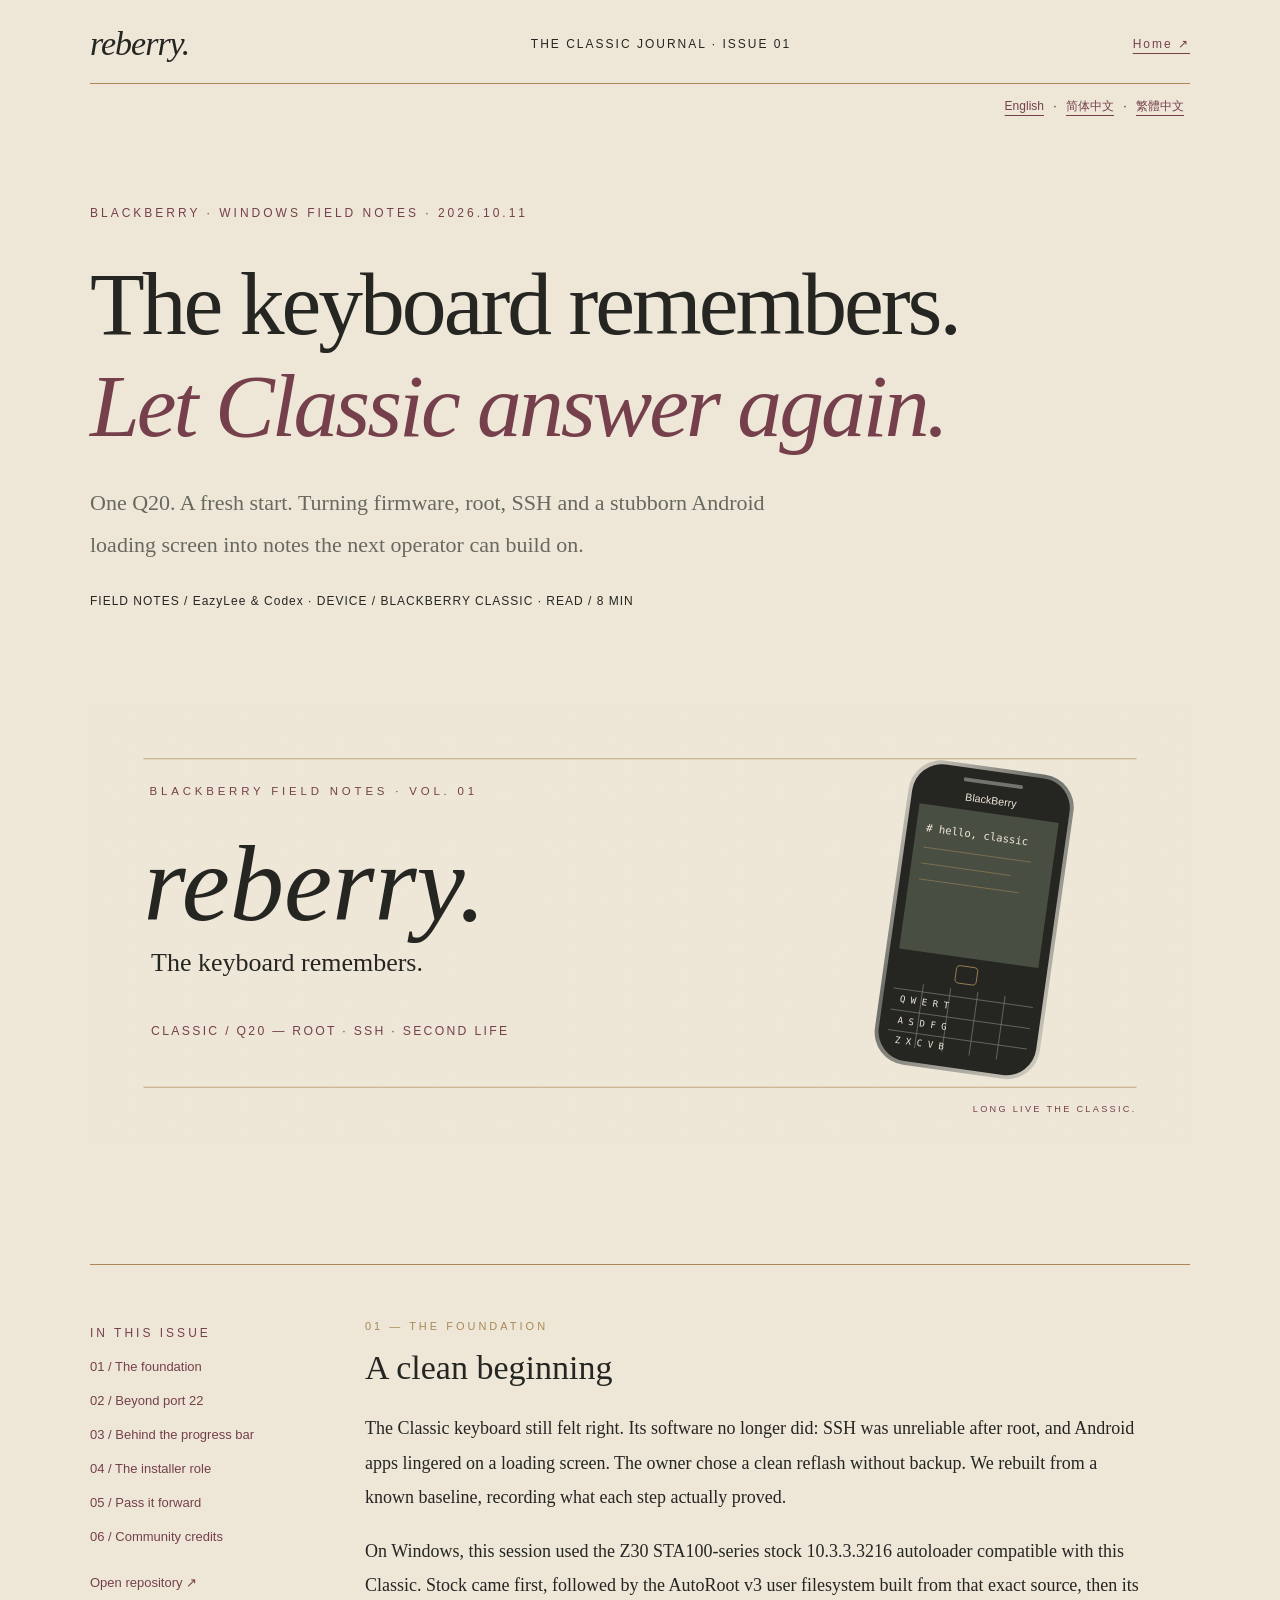
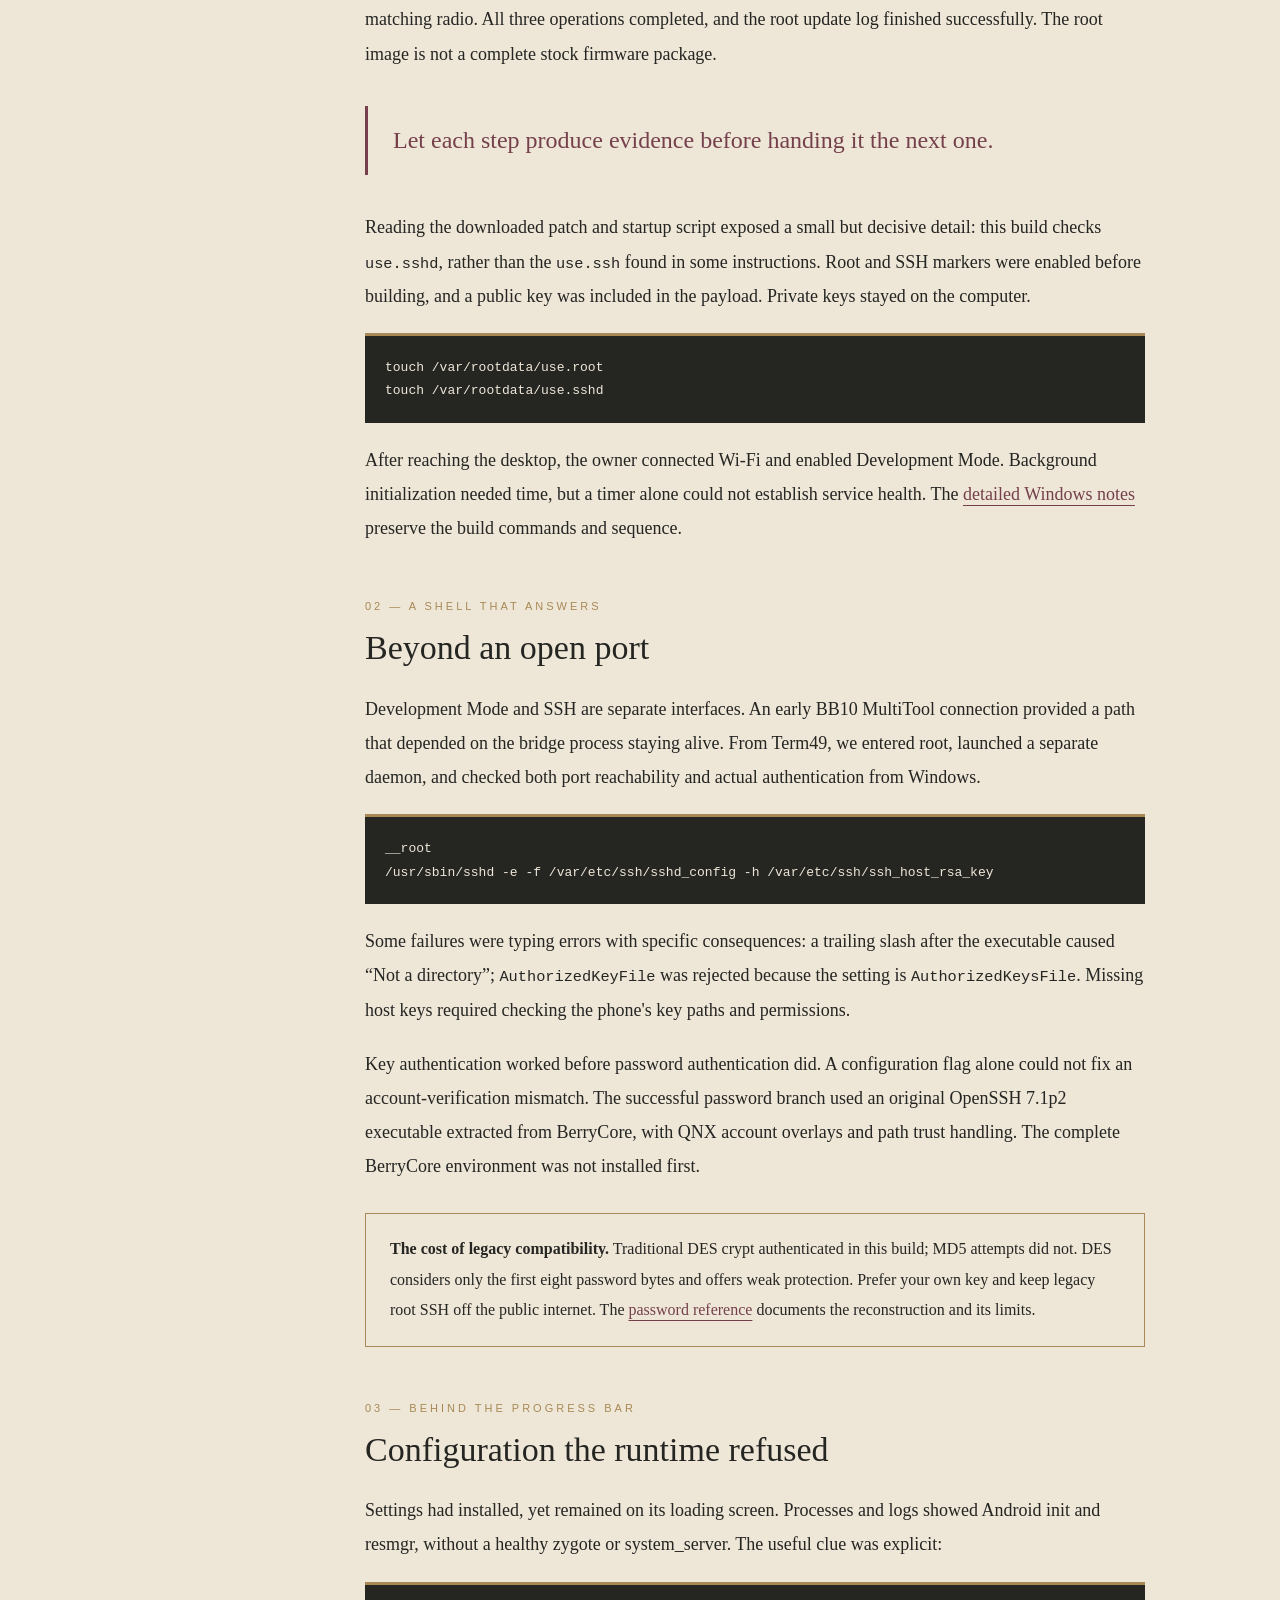
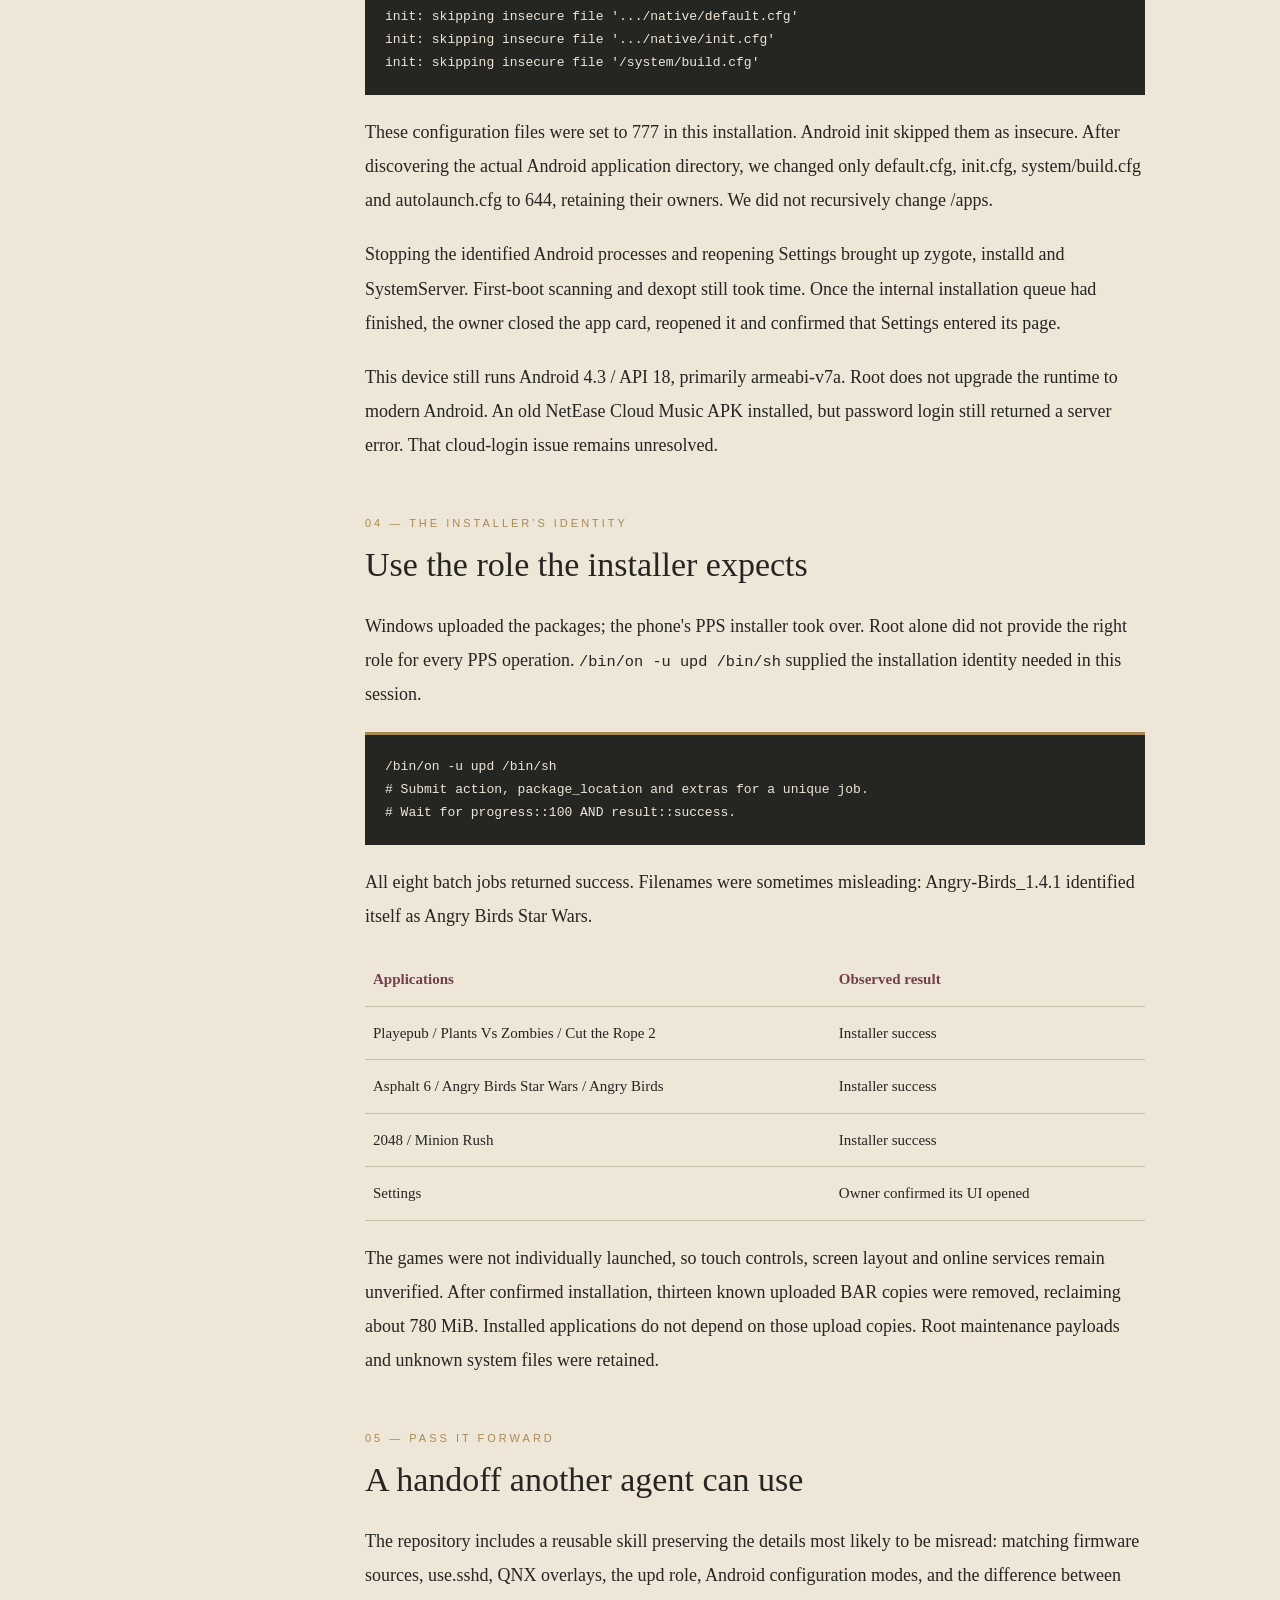
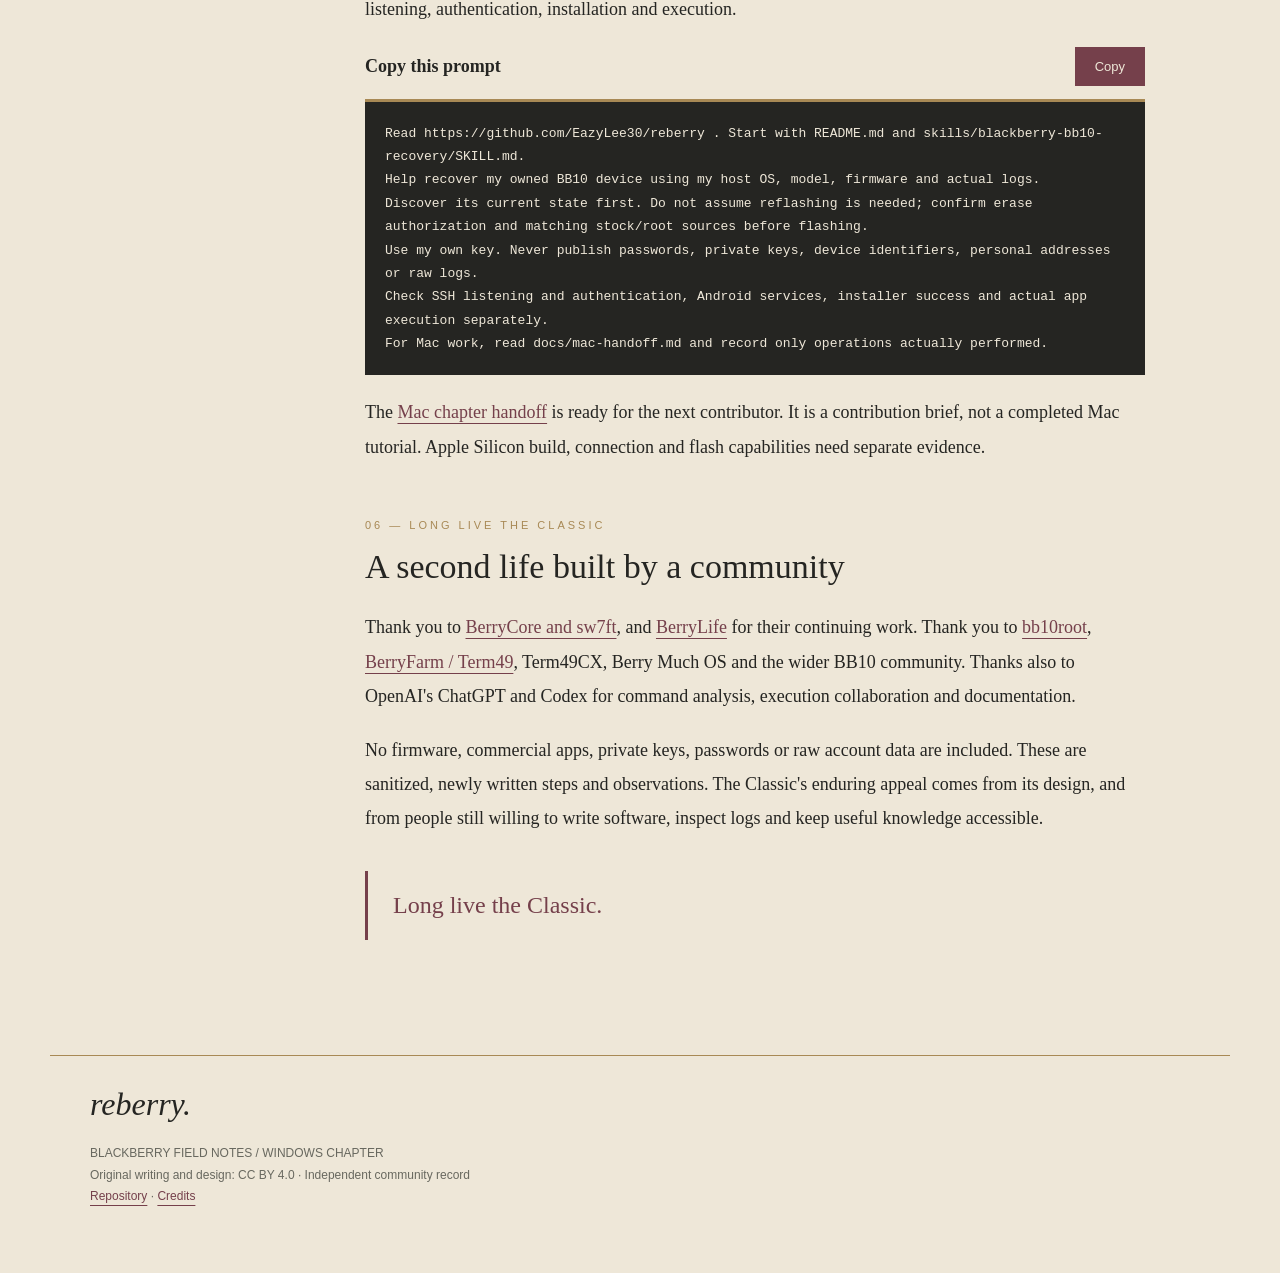
==== site/index.html @ d9a2edde "Publish reberry: Classic field notes, reusable skill and trilingual journal" ====
<!doctype html>
<html lang="en"><head><meta charset="utf-8"><meta name="viewport" content="width=device-width,initial-scale=1"><title>reberry · The keyboard remembers | BlackBerry Classic field notes</title><meta name="description" content="Restoring a BlackBerry Classic on Windows: matching stock, root, SSH, Android permissions and PPS installation."><meta name="theme-color" content="#eee7d8"><link rel="canonical" href="https://eazylee.xyz/blackberry/"><link rel="stylesheet" href="style.css"></head>
<body><header><div class="masthead"><a class="wordmark" href="https://github.com/EazyLee30/reberry">reberry.</a><span>THE CLASSIC JOURNAL · ISSUE 01</span><a href="/">Home ↗</a></div><nav aria-label="Language" class="languages"><a href="/blackberry/" lang="en">English</a> · <a href="/blackberry/zh-CN/" lang="zh-CN">简体中文</a> · <a href="/blackberry/zh-TW/" lang="zh-TW">繁體中文</a></nav><div class="cover"><span class="eyebrow">BlackBerry · Windows field notes · 2026.10.11</span><h1>The keyboard remembers.<br><em>Let Classic answer again.</em></h1><p class="dek">One Q20. A fresh start. Turning firmware, root, SSH and a stubborn Android loading screen into notes the next operator can build on.</p><div class="byline">FIELD NOTES / EazyLee &amp; Codex · DEVICE / BLACKBERRY CLASSIC · READ / 8 MIN</div><img src="banner.svg" width="1440" height="560" alt="reberry wordmark and an original Classic keyboard illustration on warm paper"></div></header>
<main><div class="layout"><aside aria-label="Article navigation"><span class="eyebrow">In this issue</span><a href="#begin">01 / The foundation</a><a href="#ssh">02 / Beyond port 22</a><a href="#android">03 / Behind the progress bar</a><a href="#install">04 / The installer role</a><a href="#handoff">05 / Pass it forward</a><a href="#credits">06 / Community credits</a><p><a href="https://github.com/EazyLee30/reberry">Open repository ↗</a></p></aside><article>
<h2 id="begin"><span class="chapter">01 — THE FOUNDATION</span>A clean beginning</h2>
<p>The Classic keyboard still felt right. Its software no longer did: SSH was unreliable after root, and Android apps lingered on a loading screen. The owner chose a clean reflash without backup. We rebuilt from a known baseline, recording what each step actually proved.</p>
<p>On Windows, this session used the Z30 STA100-series stock 10.3.3.3216 autoloader compatible with this Classic. Stock came first, followed by the AutoRoot v3 user filesystem built from that exact source, then its matching radio. All three operations completed, and the root update log finished successfully. The root image is not a complete stock firmware package.</p>
<blockquote>Let each step produce evidence before handing it the next one.</blockquote>
<p>Reading the downloaded patch and startup script exposed a small but decisive detail: this build checks <code>use.sshd</code>, rather than the <code>use.ssh</code> found in some instructions. Root and SSH markers were enabled before building, and a public key was included in the payload. Private keys stayed on the computer.</p>
<pre>touch /var/rootdata/use.root
touch /var/rootdata/use.sshd</pre>
<p>After reaching the desktop, the owner connected Wi-Fi and enabled Development Mode. Background initialization needed time, but a timer alone could not establish service health. The <a href="https://github.com/EazyLee30/reberry/blob/main/docs/windows-field-notes.md">detailed Windows notes</a> preserve the build commands and sequence.</p>
<h2 id="ssh"><span class="chapter">02 — A SHELL THAT ANSWERS</span>Beyond an open port</h2>
<p>Development Mode and SSH are separate interfaces. An early BB10 MultiTool connection provided a path that depended on the bridge process staying alive. From Term49, we entered root, launched a separate daemon, and checked both port reachability and actual authentication from Windows.</p>
<pre>__root
/usr/sbin/sshd -e -f /var/etc/ssh/sshd_config -h /var/etc/ssh/ssh_host_rsa_key</pre>
<p>Some failures were typing errors with specific consequences: a trailing slash after the executable caused “Not a directory”; <code>AuthorizedKeyFile</code> was rejected because the setting is <code>AuthorizedKeysFile</code>. Missing host keys required checking the phone's key paths and permissions.</p>
<p>Key authentication worked before password authentication did. A configuration flag alone could not fix an account-verification mismatch. The successful password branch used an original OpenSSH 7.1p2 executable extracted from BerryCore, with QNX account overlays and path trust handling. The complete BerryCore environment was not installed first.</p>
<div class="note"><strong>The cost of legacy compatibility.</strong> Traditional DES crypt authenticated in this build; MD5 attempts did not. DES considers only the first eight password bytes and offers weak protection. Prefer your own key and keep legacy root SSH off the public internet. The <a href="https://github.com/EazyLee30/reberry/blob/main/skills/blackberry-bb10-recovery/references/password-ssh.md">password reference</a> documents the reconstruction and its limits.</div>
<h2 id="android"><span class="chapter">03 — BEHIND THE PROGRESS BAR</span>Configuration the runtime refused</h2>
<p>Settings had installed, yet remained on its loading screen. Processes and logs showed Android init and resmgr, without a healthy zygote or system_server. The useful clue was explicit:</p>
<pre>init: skipping insecure file '.../native/default.cfg'
init: skipping insecure file '.../native/init.cfg'
init: skipping insecure file '/system/build.cfg'</pre>
<p>These configuration files were set to 777 in this installation. Android init skipped them as insecure. After discovering the actual Android application directory, we changed only default.cfg, init.cfg, system/build.cfg and autolaunch.cfg to 644, retaining their owners. We did not recursively change /apps.</p>
<p>Stopping the identified Android processes and reopening Settings brought up zygote, installd and SystemServer. First-boot scanning and dexopt still took time. Once the internal installation queue had finished, the owner closed the app card, reopened it and confirmed that Settings entered its page.</p>
<p>This device still runs Android 4.3 / API 18, primarily armeabi-v7a. Root does not upgrade the runtime to modern Android. An old NetEase Cloud Music APK installed, but password login still returned a server error. That cloud-login issue remains unresolved.</p>
<h2 id="install"><span class="chapter">04 — THE INSTALLER'S IDENTITY</span>Use the role the installer expects</h2>
<p>Windows uploaded the packages; the phone's PPS installer took over. Root alone did not provide the right role for every PPS operation. <code>/bin/on -u upd /bin/sh</code> supplied the installation identity needed in this session.</p>
<pre>/bin/on -u upd /bin/sh
# Submit action, package_location and extras for a unique job.
# Wait for progress::100 AND result::success.</pre>
<p>All eight batch jobs returned success. Filenames were sometimes misleading: Angry-Birds_1.4.1 identified itself as Angry Birds Star Wars.</p>
<div class="table-wrap"><table><thead><tr><th>Applications</th><th>Observed result</th></tr></thead><tbody><tr><td>Playepub / Plants Vs Zombies / Cut the Rope 2</td><td>Installer success</td></tr><tr><td>Asphalt 6 / Angry Birds Star Wars / Angry Birds</td><td>Installer success</td></tr><tr><td>2048 / Minion Rush</td><td>Installer success</td></tr><tr><td>Settings</td><td>Owner confirmed its UI opened</td></tr></tbody></table></div>
<p>The games were not individually launched, so touch controls, screen layout and online services remain unverified. After confirmed installation, thirteen known uploaded BAR copies were removed, reclaiming about 780 MiB. Installed applications do not depend on those upload copies. Root maintenance payloads and unknown system files were retained.</p>
<h2 id="handoff"><span class="chapter">05 — PASS IT FORWARD</span>A handoff another agent can use</h2>
<p>The repository includes a reusable skill preserving the details most likely to be misread: matching firmware sources, use.sshd, QNX overlays, the upd role, Android configuration modes, and the difference between listening, authentication, installation and execution.</p>
<div class="prompt-head"><strong>Copy this prompt</strong><button id="copy" type="button">Copy</button></div>
<pre id="prompt">Read https://github.com/EazyLee30/reberry . Start with README.md and skills/blackberry-bb10-recovery/SKILL.md.
Help recover my owned BB10 device using my host OS, model, firmware and actual logs.
Discover its current state first. Do not assume reflashing is needed; confirm erase authorization and matching stock/root sources before flashing.
Use my own key. Never publish passwords, private keys, device identifiers, personal addresses or raw logs.
Check SSH listening and authentication, Android services, installer success and actual app execution separately.
For Mac work, read docs/mac-handoff.md and record only operations actually performed.</pre>
<p>The <a href="https://github.com/EazyLee30/reberry/blob/main/docs/mac-handoff.md">Mac chapter handoff</a> is ready for the next contributor. It is a contribution brief, not a completed Mac tutorial. Apple Silicon build, connection and flash capabilities need separate evidence.</p>
<h2 id="credits"><span class="chapter">06 — LONG LIVE THE CLASSIC</span>A second life built by a community</h2>
<p>Thank you to <a href="https://github.com/sw7ft/BerryCore">BerryCore and sw7ft</a>, and <a href="https://bberrylife.github.io/">BerryLife</a> for their continuing work. Thank you to <a href="https://github.com/bb10root">bb10root</a>, <a href="https://github.com/BerryFarm/Term49">BerryFarm / Term49</a>, Term49CX, Berry Much OS and the wider BB10 community. Thanks also to OpenAI's ChatGPT and Codex for command analysis, execution collaboration and documentation.</p>
<p>No firmware, commercial apps, private keys, passwords or raw account data are included. These are sanitized, newly written steps and observations. The Classic's enduring appeal comes from its design, and from people still willing to write software, inspect logs and keep useful knowledge accessible.</p><blockquote>Long live the Classic.</blockquote></article></div></main><footer><span class="footer-title">reberry.</span><p>BLACKBERRY FIELD NOTES / WINDOWS CHAPTER<br>Original writing and design: CC BY 4.0 · Independent community record<br><a href="https://github.com/EazyLee30/reberry">Repository</a> · <a href="https://github.com/EazyLee30/reberry/blob/main/docs/credits.md">Credits</a></p></footer><script>document.getElementById('copy').addEventListener('click',async function(){try{await navigator.clipboard.writeText(document.getElementById('prompt').textContent);this.textContent='Copied';}catch(e){this.textContent='Select text to copy';}});</script></body></html>
---- site/style.css ----
:root{--paper:#eee7d8;--ink:#252522;--berry:#75404b;--brass:#a88955;--muted:#68685f}*{box-sizing:border-box}html{scroll-behavior:smooth}body{margin:0;background:var(--paper);color:var(--ink);font-family:Georgia,"Noto Serif SC","Songti SC",SimSun,serif;font-size:18px;line-height:1.9}a{color:var(--berry);text-underline-offset:5px}header,main,footer{max-width:1180px;margin:auto;padding:0 40px}.masthead{display:flex;justify-content:space-between;align-items:center;border-bottom:1px solid var(--brass);padding-top:25px;padding-bottom:20px;font:12px/1.5 Arial,sans-serif;letter-spacing:2px}.wordmark{font:italic 34px Georgia,serif;letter-spacing:-1px;color:var(--ink);text-decoration:none}.cover{position:relative;padding:65px 0 50px;border-bottom:1px solid var(--brass)}.eyebrow{font:12px Arial,sans-serif;letter-spacing:3px;color:var(--berry);text-transform:uppercase}h1{font-weight:400;font-size:clamp(48px,7vw,90px);line-height:1.14;letter-spacing:-3px;margin:25px 0}h1 em{color:var(--berry)}.dek{max-width:710px;font-size:22px;color:var(--muted)}.cover img{width:100%;margin-top:30px}.byline{font:12px/1.8 Arial,sans-serif;letter-spacing:1px;margin-top:25px}.layout{display:grid;grid-template-columns:210px minmax(0,1fr);gap:65px;padding-top:55px}aside{font:13px/2 Arial,sans-serif;position:sticky;top:30px;align-self:start}aside a{display:block;text-decoration:none;margin:8px 0}article{max-width:780px;min-width:0}article h2{font-size:34px;font-weight:400;line-height:1.4;margin:55px 0 20px}article h2:first-child{margin-top:0}.chapter{display:block;font:11px Arial,sans-serif;color:var(--brass);letter-spacing:3px;margin-bottom:12px}p{margin:20px 0}blockquote{border-left:3px solid var(--berry);padding:12px 25px;margin:35px 0;font-size:24px;color:var(--berry)}pre{background:#252522;color:#eee7d8;border-top:3px solid var(--brass);padding:20px;overflow:auto;font:13px/1.8 Consolas,monospace;white-space:pre-wrap;overflow-wrap:anywhere}code{font-family:Consolas,monospace;font-size:.85em}.note{padding:20px 24px;border:1px solid var(--brass);font-size:16px;margin:30px 0}.table-wrap{overflow:auto}table{width:100%;border-collapse:collapse;font-size:15px}th,td{text-align:left;padding:12px 8px;border-bottom:1px solid #c7beac}th{color:var(--berry)}button{background:var(--berry);color:var(--paper);border:0;padding:12px 20px;font:13px Arial,sans-serif;cursor:pointer}.prompt-head{display:flex;align-items:center;justify-content:space-between;gap:15px}footer{margin-top:80px;padding-top:30px;padding-bottom:45px;border-top:1px solid var(--brass);font:12px/1.8 Arial,sans-serif;color:var(--muted)}.footer-title{font:italic 32px Georgia,serif;color:var(--ink)}@media(max-width:800px){header,main,footer{padding-left:22px;padding-right:22px}.layout{display:block;padding-top:35px}aside{position:static;border-bottom:1px solid var(--brass);padding-bottom:20px;margin-bottom:35px}aside a{display:inline-block;margin-right:15px}h1{letter-spacing:-1px}.dek{font-size:19px}.masthead{letter-spacing:1px;font-size:10px}article h2{font-size:28px}body{font-size:17px}.cover{padding-top:38px}}

.languages{padding:14px 0;font:12px Arial,sans-serif;text-align:right}.languages a{margin:0 6px}
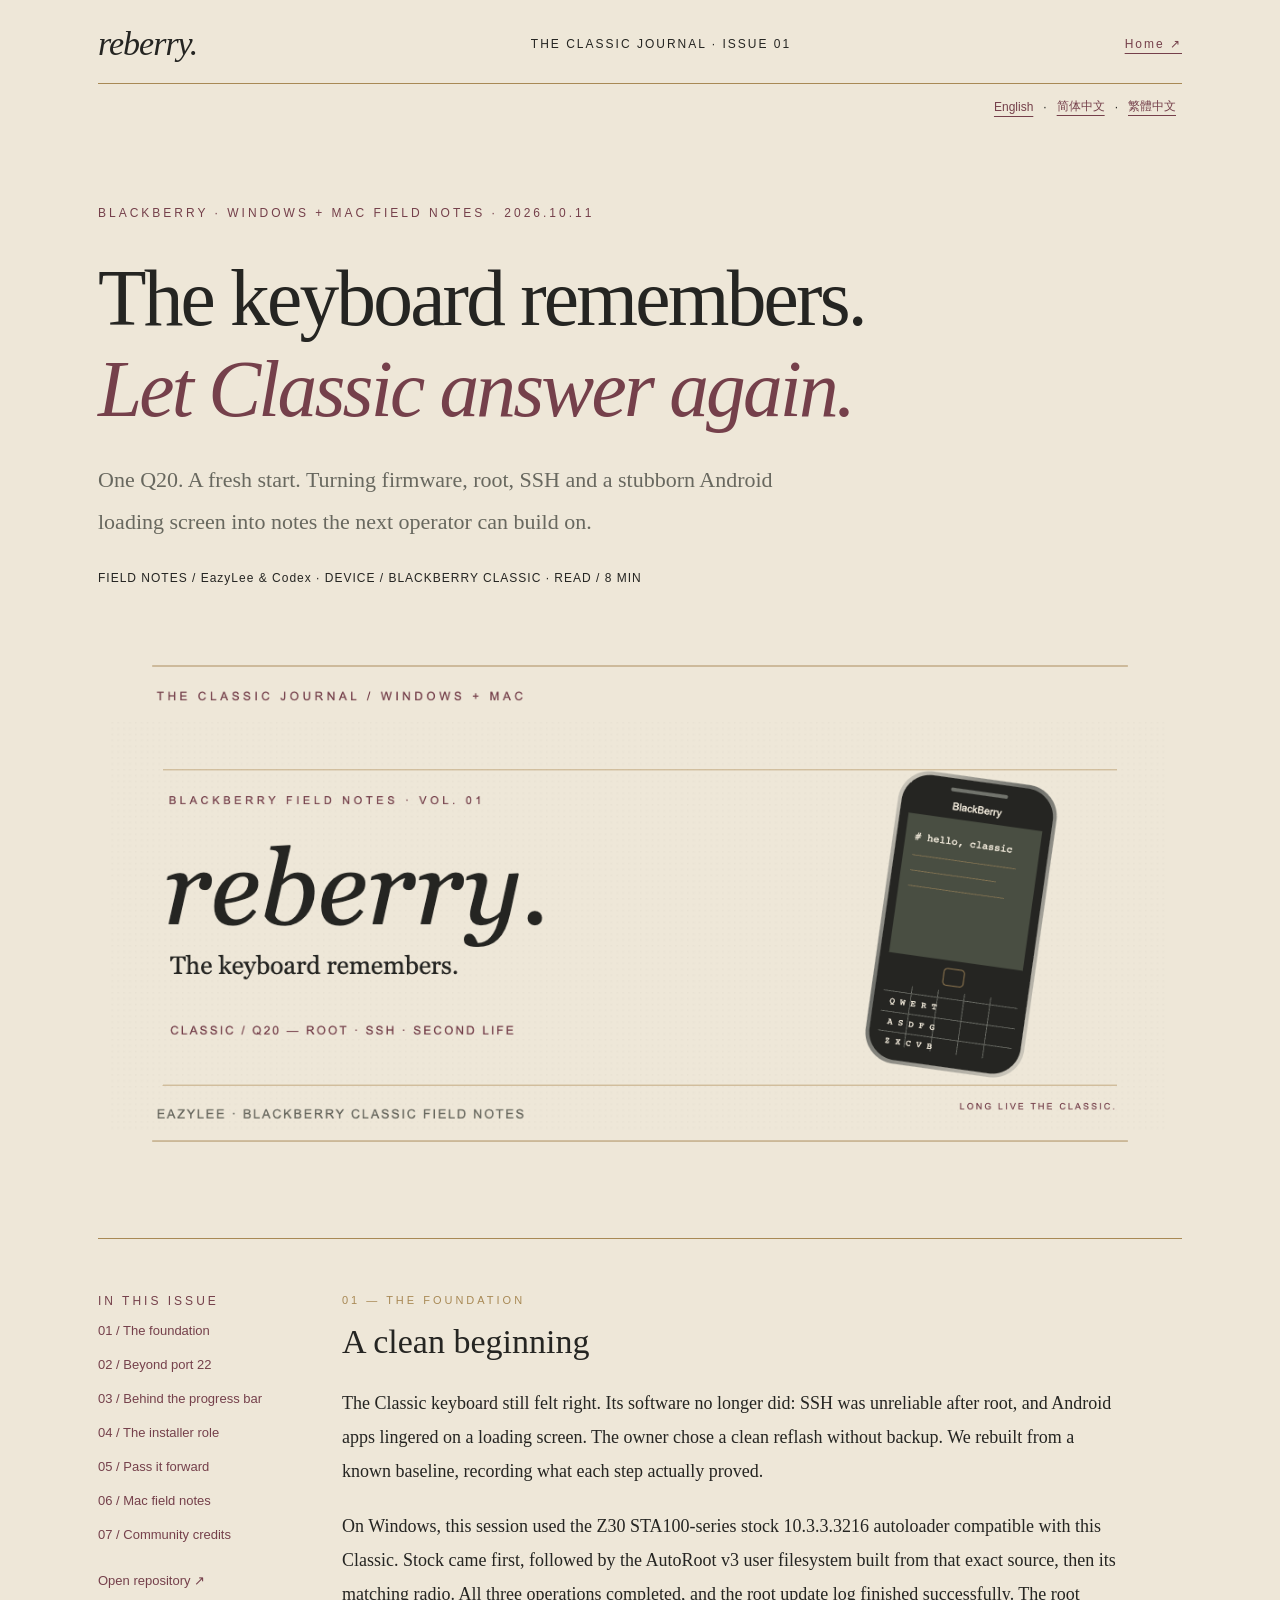
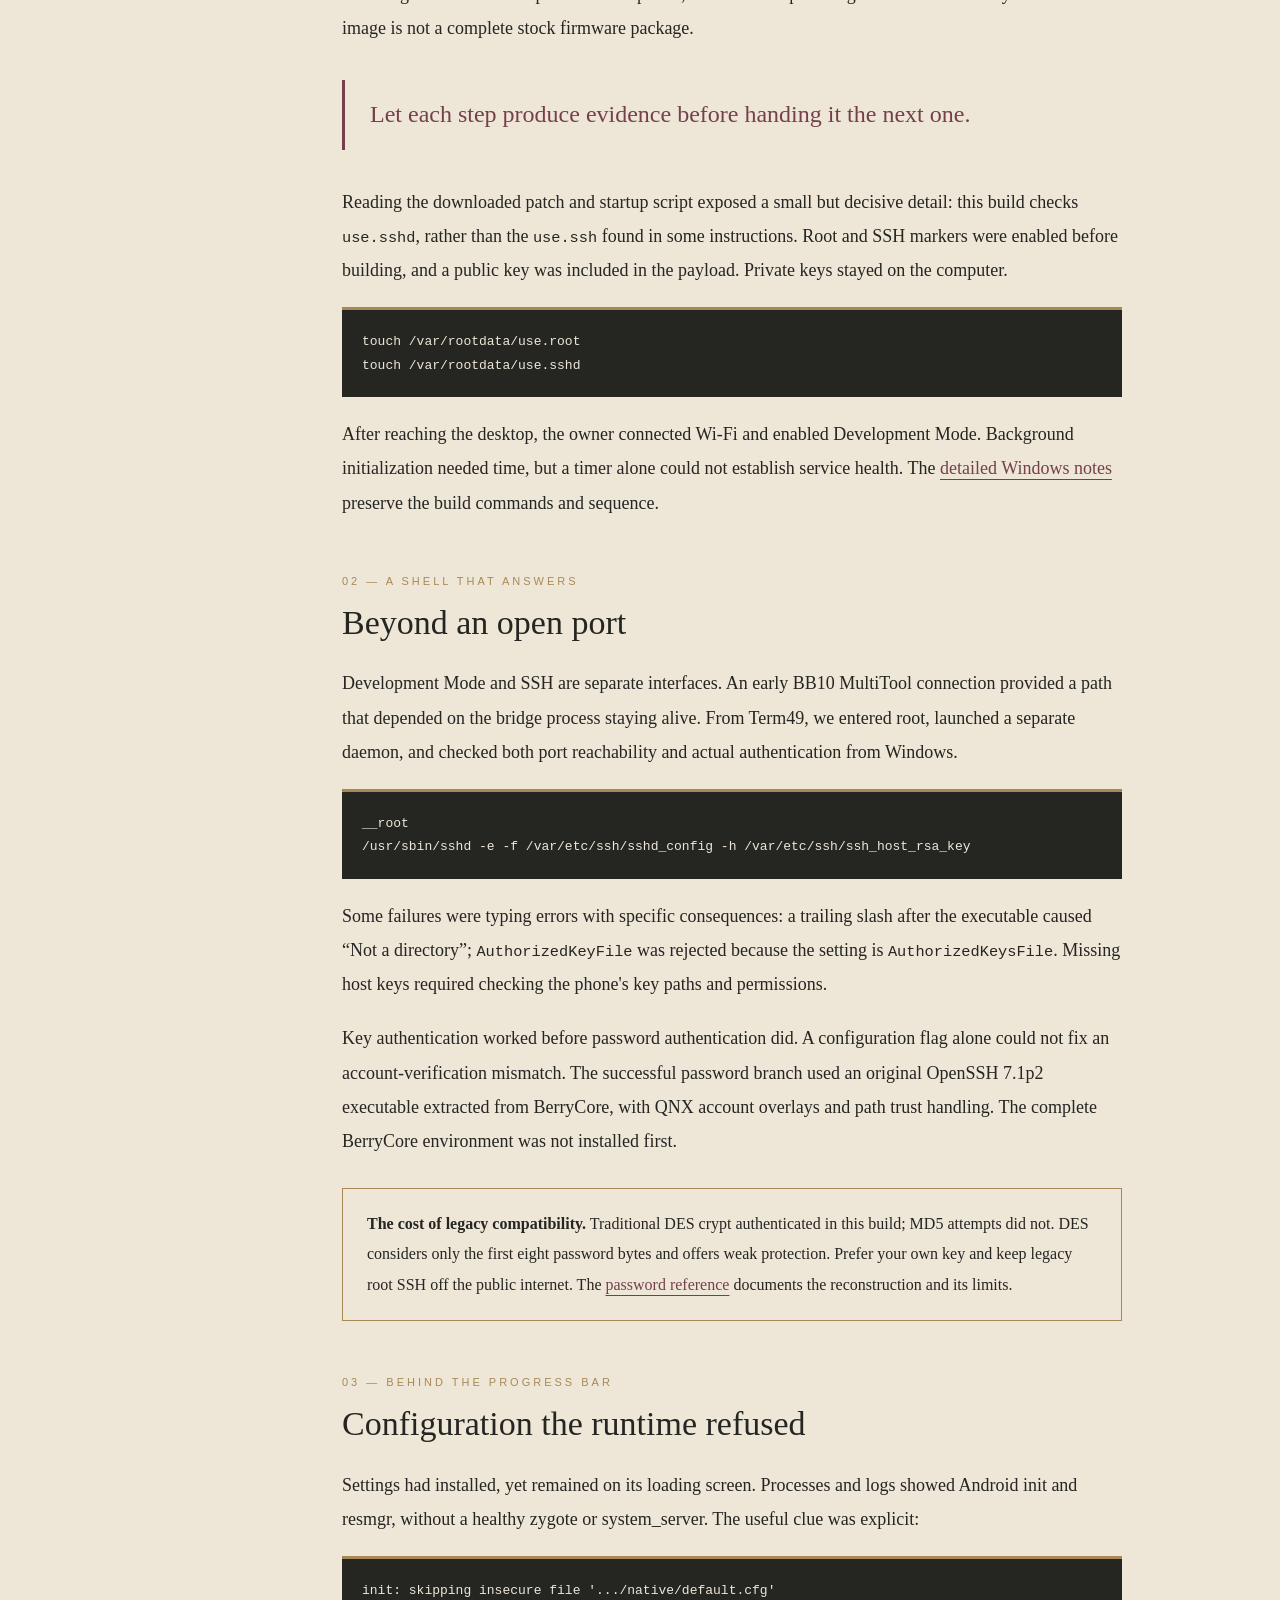
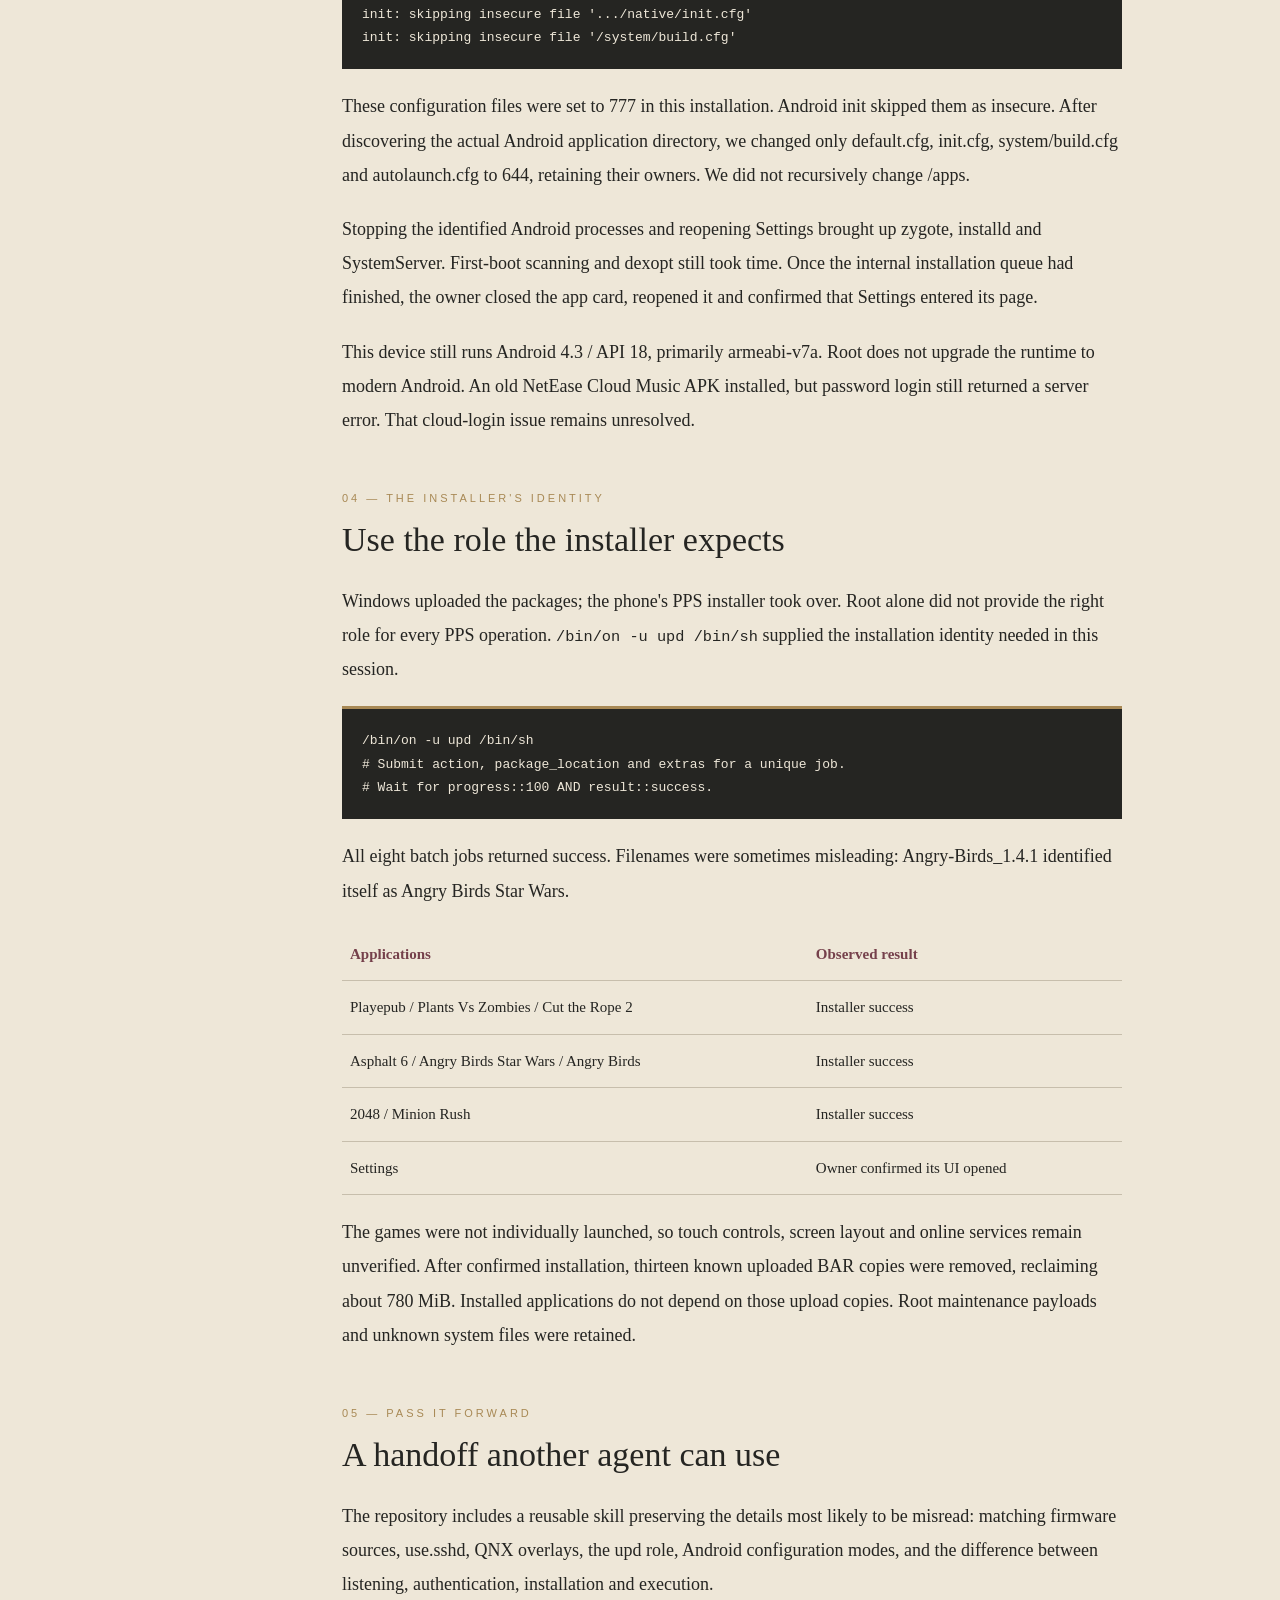
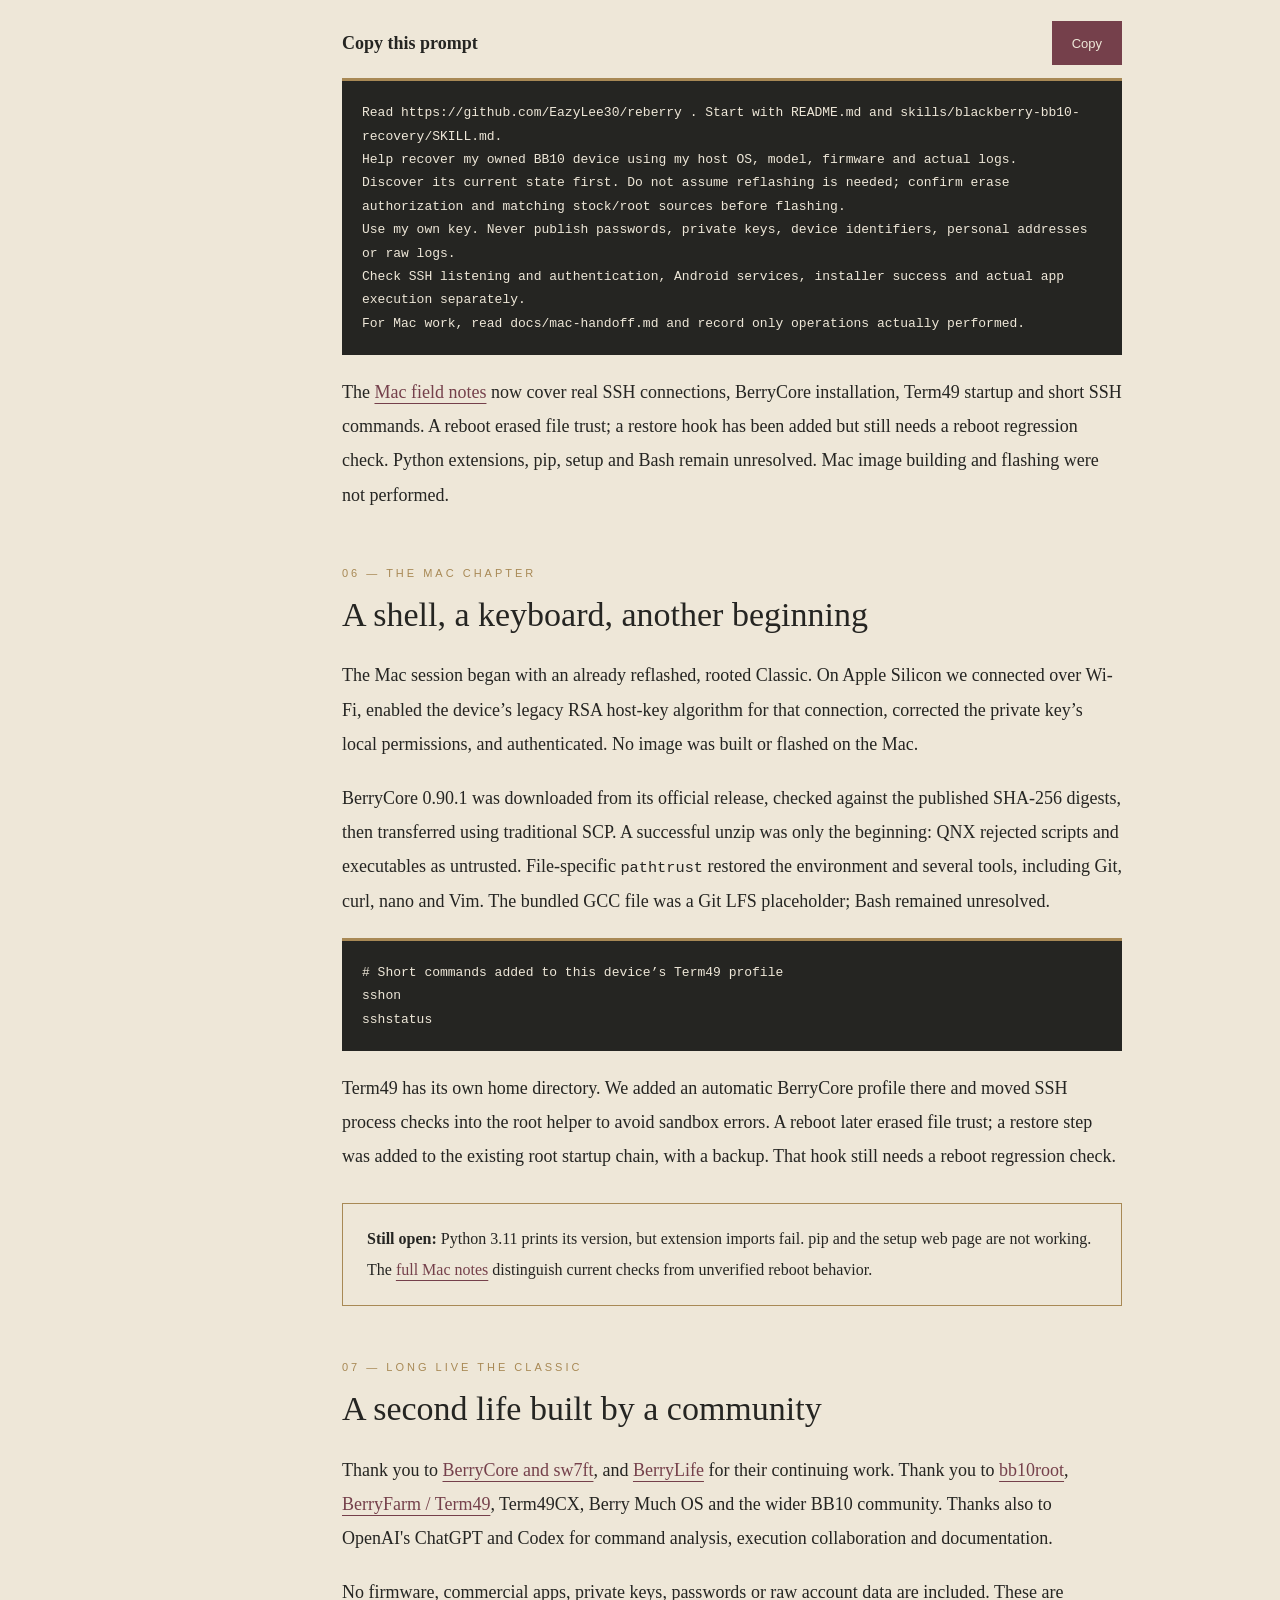
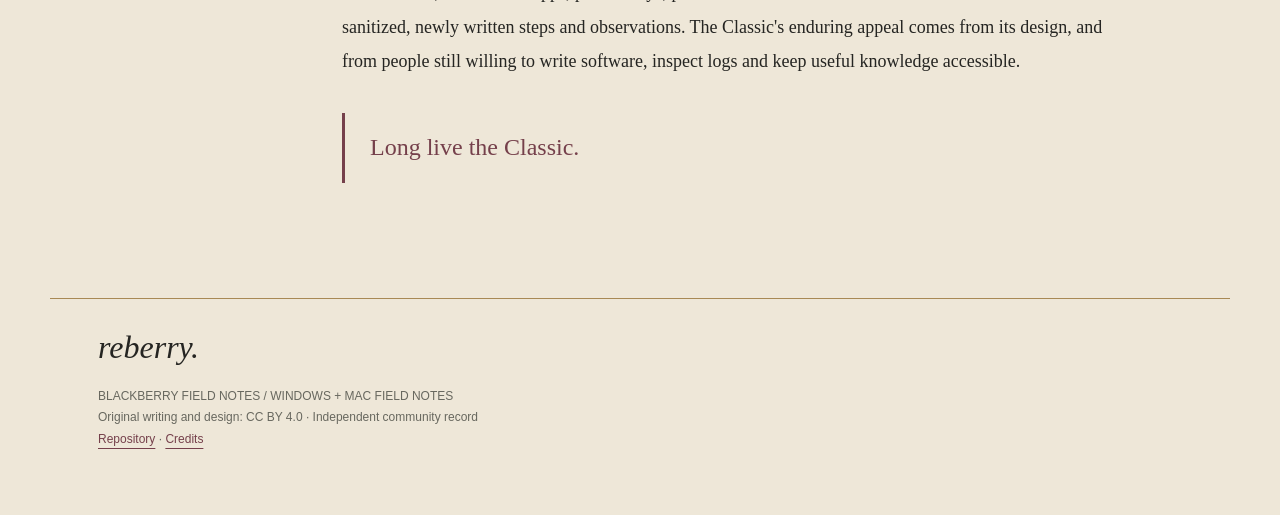
==== commit 0da28b49: "Document Mac BerryCore field work and improve responsive sharing previews" ====
--- a/site/index.html
+++ b/site/index.html
@@ -1,7 +1,29 @@
 <!doctype html>
-<html lang="en"><head><meta charset="utf-8"><meta name="viewport" content="width=device-width,initial-scale=1"><title>reberry · The keyboard remembers | BlackBerry Classic field notes</title><meta name="description" content="Restoring a BlackBerry Classic on Windows: matching stock, root, SSH, Android permissions and PPS installation."><meta name="theme-color" content="#eee7d8"><link rel="canonical" href="https://eazylee.xyz/blackberry/"><link rel="stylesheet" href="style.css"></head>
-<body><header><div class="masthead"><a class="wordmark" href="https://github.com/EazyLee30/reberry">reberry.</a><span>THE CLASSIC JOURNAL · ISSUE 01</span><a href="/">Home ↗</a></div><nav aria-label="Language" class="languages"><a href="/blackberry/" lang="en">English</a> · <a href="/blackberry/zh-CN/" lang="zh-CN">简体中文</a> · <a href="/blackberry/zh-TW/" lang="zh-TW">繁體中文</a></nav><div class="cover"><span class="eyebrow">BlackBerry · Windows field notes · 2026.10.11</span><h1>The keyboard remembers.<br><em>Let Classic answer again.</em></h1><p class="dek">One Q20. A fresh start. Turning firmware, root, SSH and a stubborn Android loading screen into notes the next operator can build on.</p><div class="byline">FIELD NOTES / EazyLee &amp; Codex · DEVICE / BLACKBERRY CLASSIC · READ / 8 MIN</div><img src="banner.svg" width="1440" height="560" alt="reberry wordmark and an original Classic keyboard illustration on warm paper"></div></header>
-<main><div class="layout"><aside aria-label="Article navigation"><span class="eyebrow">In this issue</span><a href="#begin">01 / The foundation</a><a href="#ssh">02 / Beyond port 22</a><a href="#android">03 / Behind the progress bar</a><a href="#install">04 / The installer role</a><a href="#handoff">05 / Pass it forward</a><a href="#credits">06 / Community credits</a><p><a href="https://github.com/EazyLee30/reberry">Open repository ↗</a></p></aside><article>
+<html lang="en"><head><meta charset="utf-8"><meta name="viewport" content="width=device-width,initial-scale=1"><title>reberry · The keyboard remembers</title><meta name="description" content="BlackBerry Classic revival: Windows recovery, Mac SSH, BerryCore and Term49 field notes."><meta name="theme-color" content="#eee7d8"><link rel="canonical" href="https://eazylee.xyz/reberry/"><link rel="stylesheet" href="style.css">
+<meta property="og:type" content="article">
+<meta property="og:site_name" content="reberry">
+<meta property="og:locale" content="en_US">
+<meta property="og:title" content="reberry · The keyboard remembers">
+<meta property="og:description" content="BlackBerry Classic revival: Windows recovery, Mac SSH, BerryCore and Term49 field notes.">
+<meta property="og:url" content="https://eazylee.xyz/reberry/">
+<meta property="og:image" content="https://eazylee.xyz/reberry/share-cover-v1.png">
+<meta property="og:image:secure_url" content="https://eazylee.xyz/reberry/share-cover-v1.png">
+<meta property="og:image:type" content="image/png">
+<meta property="og:image:width" content="1200">
+<meta property="og:image:height" content="630">
+<meta property="og:image:alt" content="reberry — The keyboard remembers. BlackBerry Classic field notes.">
+<meta name="twitter:card" content="summary_large_image">
+<meta name="twitter:title" content="reberry · The keyboard remembers">
+<meta name="twitter:description" content="BlackBerry Classic revival: Windows recovery, Mac SSH, BerryCore and Term49 field notes.">
+<meta name="twitter:image" content="https://eazylee.xyz/reberry/share-cover-v1.png">
+<meta name="twitter:image:alt" content="reberry — The keyboard remembers. BlackBerry Classic field notes.">
+<link rel="icon" type="image/png" sizes="32x32" href="/reberry/favicon-32.png">
+<link rel="icon" type="image/png" sizes="192x192" href="/reberry/share-icon.png">
+<link rel="apple-touch-icon" sizes="180x180" href="/reberry/apple-touch-icon.png">
+<link rel="image_src" href="https://eazylee.xyz/reberry/share-icon.png">
+</head>
+<body><header><div class="masthead"><a class="wordmark" href="https://github.com/EazyLee30/reberry">reberry.</a><span>THE CLASSIC JOURNAL · ISSUE 01</span><a href="/">Home ↗</a></div><nav aria-label="Language" class="languages"><a href="/reberry/" lang="en">English</a> · <a href="/reberry/zh-CN/" lang="zh-CN">简体中文</a> · <a href="/reberry/zh-TW/" lang="zh-TW">繁體中文</a></nav><div class="cover"><span class="eyebrow">BlackBerry · Windows + Mac field notes · 2026.10.11</span><h1>The keyboard remembers.<br><em>Let Classic answer again.</em></h1><p class="dek">One Q20. A fresh start. Turning firmware, root, SSH and a stubborn Android loading screen into notes the next operator can build on.</p><div class="byline">FIELD NOTES / EazyLee &amp; Codex · DEVICE / BLACKBERRY CLASSIC · READ / 8 MIN</div><img src="share-cover-v1.png" width="1200" height="630" alt="reberry wordmark and an original Classic keyboard illustration on warm paper"></div></header>
+<main><div class="layout"><aside aria-label="Article navigation"><span class="eyebrow">In this issue</span><a href="#begin">01 / The foundation</a><a href="#ssh">02 / Beyond port 22</a><a href="#android">03 / Behind the progress bar</a><a href="#install">04 / The installer role</a><a href="#handoff">05 / Pass it forward</a><a href="#mac">06 / Mac field notes</a><a href="#credits">07 / Community credits</a><p><a href="https://github.com/EazyLee30/reberry">Open repository ↗</a></p></aside><article>
 <h2 id="begin"><span class="chapter">01 — THE FOUNDATION</span>A clean beginning</h2>
 <p>The Classic keyboard still felt right. Its software no longer did: SSH was unreliable after root, and Android apps lingered on a loading screen. The owner chose a clean reflash without backup. We rebuilt from a known baseline, recording what each step actually proved.</p>
 <p>On Windows, this session used the Z30 STA100-series stock 10.3.3.3216 autoloader compatible with this Classic. Stock came first, followed by the AutoRoot v3 user filesystem built from that exact source, then its matching radio. All three operations completed, and the root update log finished successfully. The root image is not a complete stock firmware package.</p>
@@ -42,7 +64,10 @@
 Use my own key. Never publish passwords, private keys, device identifiers, personal addresses or raw logs.
 Check SSH listening and authentication, Android services, installer success and actual app execution separately.
 For Mac work, read docs/mac-handoff.md and record only operations actually performed.</pre>
-<p>The <a href="https://github.com/EazyLee30/reberry/blob/main/docs/mac-handoff.md">Mac chapter handoff</a> is ready for the next contributor. It is a contribution brief, not a completed Mac tutorial. Apple Silicon build, connection and flash capabilities need separate evidence.</p>
-<h2 id="credits"><span class="chapter">06 — LONG LIVE THE CLASSIC</span>A second life built by a community</h2>
+<p>The <a href="https://github.com/EazyLee30/reberry/blob/main/docs/mac-field-notes.md">Mac field notes</a> now cover real SSH connections, BerryCore installation, Term49 startup and short SSH commands. A reboot erased file trust; a restore hook has been added but still needs a reboot regression check. Python extensions, pip, setup and Bash remain unresolved. Mac image building and flashing were not performed.</p>
+<h2 id="mac"><span class="chapter">06 — THE MAC CHAPTER</span>A shell, a keyboard, another beginning</h2><p>The Mac session began with an already reflashed, rooted Classic. On Apple Silicon we connected over Wi-Fi, enabled the device’s legacy RSA host-key algorithm for that connection, corrected the private key’s local permissions, and authenticated. No image was built or flashed on the Mac.</p><p>BerryCore 0.90.1 was downloaded from its official release, checked against the published SHA-256 digests, then transferred using traditional SCP. A successful unzip was only the beginning: QNX rejected scripts and executables as untrusted. File-specific <code>pathtrust</code> restored the environment and several tools, including Git, curl, nano and Vim. The bundled GCC file was a Git LFS placeholder; Bash remained unresolved.</p><pre># Short commands added to this device’s Term49 profile
+sshon
+sshstatus</pre><p>Term49 has its own home directory. We added an automatic BerryCore profile there and moved SSH process checks into the root helper to avoid sandbox errors. A reboot later erased file trust; a restore step was added to the existing root startup chain, with a backup. That hook still needs a reboot regression check.</p><div class="note"><strong>Still open:</strong> Python 3.11 prints its version, but extension imports fail. pip and the setup web page are not working. The <a href="https://github.com/EazyLee30/reberry/blob/main/docs/mac-field-notes.md">full Mac notes</a> distinguish current checks from unverified reboot behavior.</div>
+<h2 id="credits"><span class="chapter">07 — LONG LIVE THE CLASSIC</span>A second life built by a community</h2>
 <p>Thank you to <a href="https://github.com/sw7ft/BerryCore">BerryCore and sw7ft</a>, and <a href="https://bberrylife.github.io/">BerryLife</a> for their continuing work. Thank you to <a href="https://github.com/bb10root">bb10root</a>, <a href="https://github.com/BerryFarm/Term49">BerryFarm / Term49</a>, Term49CX, Berry Much OS and the wider BB10 community. Thanks also to OpenAI's ChatGPT and Codex for command analysis, execution collaboration and documentation.</p>
-<p>No firmware, commercial apps, private keys, passwords or raw account data are included. These are sanitized, newly written steps and observations. The Classic's enduring appeal comes from its design, and from people still willing to write software, inspect logs and keep useful knowledge accessible.</p><blockquote>Long live the Classic.</blockquote></article></div></main><footer><span class="footer-title">reberry.</span><p>BLACKBERRY FIELD NOTES / WINDOWS CHAPTER<br>Original writing and design: CC BY 4.0 · Independent community record<br><a href="https://github.com/EazyLee30/reberry">Repository</a> · <a href="https://github.com/EazyLee30/reberry/blob/main/docs/credits.md">Credits</a></p></footer><script>document.getElementById('copy').addEventListener('click',async function(){try{await navigator.clipboard.writeText(document.getElementById('prompt').textContent);this.textContent='Copied';}catch(e){this.textContent='Select text to copy';}});</script></body></html>
+<p>No firmware, commercial apps, private keys, passwords or raw account data are included. These are sanitized, newly written steps and observations. The Classic's enduring appeal comes from its design, and from people still willing to write software, inspect logs and keep useful knowledge accessible.</p><blockquote>Long live the Classic.</blockquote></article></div></main><footer><span class="footer-title">reberry.</span><p>BLACKBERRY FIELD NOTES / WINDOWS + MAC FIELD NOTES<br>Original writing and design: CC BY 4.0 · Independent community record<br><a href="https://github.com/EazyLee30/reberry">Repository</a> · <a href="https://github.com/EazyLee30/reberry/blob/main/docs/credits.md">Credits</a></p></footer><script>document.getElementById('copy').addEventListener('click',async function(){try{await navigator.clipboard.writeText(document.getElementById('prompt').textContent);this.textContent='Copied';}catch(e){this.textContent='Select text to copy';}});</script></body></html>
--- a/site/style.css
+++ b/site/style.css
@@ -1,3 +1,11 @@
 :root{--paper:#eee7d8;--ink:#252522;--berry:#75404b;--brass:#a88955;--muted:#68685f}*{box-sizing:border-box}html{scroll-behavior:smooth}body{margin:0;background:var(--paper);color:var(--ink);font-family:Georgia,"Noto Serif SC","Songti SC",SimSun,serif;font-size:18px;line-height:1.9}a{color:var(--berry);text-underline-offset:5px}header,main,footer{max-width:1180px;margin:auto;padding:0 40px}.masthead{display:flex;justify-content:space-between;align-items:center;border-bottom:1px solid var(--brass);padding-top:25px;padding-bottom:20px;font:12px/1.5 Arial,sans-serif;letter-spacing:2px}.wordmark{font:italic 34px Georgia,serif;letter-spacing:-1px;color:var(--ink);text-decoration:none}.cover{position:relative;padding:65px 0 50px;border-bottom:1px solid var(--brass)}.eyebrow{font:12px Arial,sans-serif;letter-spacing:3px;color:var(--berry);text-transform:uppercase}h1{font-weight:400;font-size:clamp(48px,7vw,90px);line-height:1.14;letter-spacing:-3px;margin:25px 0}h1 em{color:var(--berry)}.dek{max-width:710px;font-size:22px;color:var(--muted)}.cover img{width:100%;margin-top:30px}.byline{font:12px/1.8 Arial,sans-serif;letter-spacing:1px;margin-top:25px}.layout{display:grid;grid-template-columns:210px minmax(0,1fr);gap:65px;padding-top:55px}aside{font:13px/2 Arial,sans-serif;position:sticky;top:30px;align-self:start}aside a{display:block;text-decoration:none;margin:8px 0}article{max-width:780px;min-width:0}article h2{font-size:34px;font-weight:400;line-height:1.4;margin:55px 0 20px}article h2:first-child{margin-top:0}.chapter{display:block;font:11px Arial,sans-serif;color:var(--brass);letter-spacing:3px;margin-bottom:12px}p{margin:20px 0}blockquote{border-left:3px solid var(--berry);padding:12px 25px;margin:35px 0;font-size:24px;color:var(--berry)}pre{background:#252522;color:#eee7d8;border-top:3px solid var(--brass);padding:20px;overflow:auto;font:13px/1.8 Consolas,monospace;white-space:pre-wrap;overflow-wrap:anywhere}code{font-family:Consolas,monospace;font-size:.85em}.note{padding:20px 24px;border:1px solid var(--brass);font-size:16px;margin:30px 0}.table-wrap{overflow:auto}table{width:100%;border-collapse:collapse;font-size:15px}th,td{text-align:left;padding:12px 8px;border-bottom:1px solid #c7beac}th{color:var(--berry)}button{background:var(--berry);color:var(--paper);border:0;padding:12px 20px;font:13px Arial,sans-serif;cursor:pointer}.prompt-head{display:flex;align-items:center;justify-content:space-between;gap:15px}footer{margin-top:80px;padding-top:30px;padding-bottom:45px;border-top:1px solid var(--brass);font:12px/1.8 Arial,sans-serif;color:var(--muted)}.footer-title{font:italic 32px Georgia,serif;color:var(--ink)}@media(max-width:800px){header,main,footer{padding-left:22px;padding-right:22px}.layout{display:block;padding-top:35px}aside{position:static;border-bottom:1px solid var(--brass);padding-bottom:20px;margin-bottom:35px}aside a{display:inline-block;margin-right:15px}h1{letter-spacing:-1px}.dek{font-size:19px}.masthead{letter-spacing:1px;font-size:10px}article h2{font-size:28px}body{font-size:17px}.cover{padding-top:38px}}
 
 .languages{padding:14px 0;font:12px Arial,sans-serif;text-align:right}.languages a{margin:0 6px}
+
+/* Fluid reading layout: preserve the journal identity at every width. */
+html{scroll-padding-top:24px}body{overflow-wrap:break-word}img{max-width:100%;height:auto}header,main,footer{width:100%;padding-inline:clamp(18px,4vw,48px)}.masthead{gap:16px;flex-wrap:wrap}.masthead span{text-align:center}.languages{display:flex;justify-content:flex-end;flex-wrap:wrap;align-items:center;gap:4px}.cover{padding-top:clamp(32px,6vw,65px)}.cover img{display:block;max-width:100%;height:auto}.layout{gap:clamp(24px,5vw,65px);grid-template-columns:180px minmax(0,1fr)}.dek{font-size:clamp(18px,2vw,22px)}h1{font-size:clamp(36px,6.2vw,86px);letter-spacing:-.035em;text-wrap:balance}article h2{font-size:clamp(25px,3.1vw,34px);text-wrap:balance}pre{max-width:100%;tab-size:2}.table-wrap{max-width:100%;-webkit-overflow-scrolling:touch}th,td{vertical-align:top}button{min-height:44px;flex-shrink:0}a:focus-visible,button:focus-visible{outline:2px solid var(--berry);outline-offset:5px}.byline{overflow-wrap:anywhere}
+@media(max-width:960px){.layout{display:block;padding-top:32px}aside{position:static;border-bottom:1px solid var(--brass);padding-bottom:20px;margin-bottom:32px}aside a{display:inline-block;margin:4px 16px 4px 0;padding:5px 0}aside p{margin:8px 0}article{max-width:none}}
+@media(max-width:600px){body{font-size:16px;line-height:1.85}.masthead{padding-top:18px;padding-bottom:14px;gap:10px}.wordmark{font-size:31px}.masthead span{order:3;width:100%;text-align:left;font-size:10px;letter-spacing:1.4px}.masthead>a:last-child{margin-left:auto}.languages{padding:12px 0;font-size:12px}.eyebrow{font-size:10px;letter-spacing:1.8px}.cover{padding-bottom:28px}h1{margin:20px 0;font-size:clamp(34px,8.8vw,52px);line-height:1.16}.dek{line-height:1.7}.byline{font-size:10px;letter-spacing:.6px}.cover img{margin-top:24px}.chapter{letter-spacing:1.7px;line-height:1.6}blockquote{font-size:20px;padding:10px 16px}.note{padding:16px;font-size:15px}pre{padding:15px;font-size:12px}.prompt-head{align-items:flex-start;flex-wrap:wrap}.table-wrap table{min-width:560px}footer{margin-top:44px;padding-bottom:32px}}
+@media(prefers-reduced-motion:reduce){html{scroll-behavior:auto}}
+
+aside>.eyebrow{display:block;margin-bottom:10px}
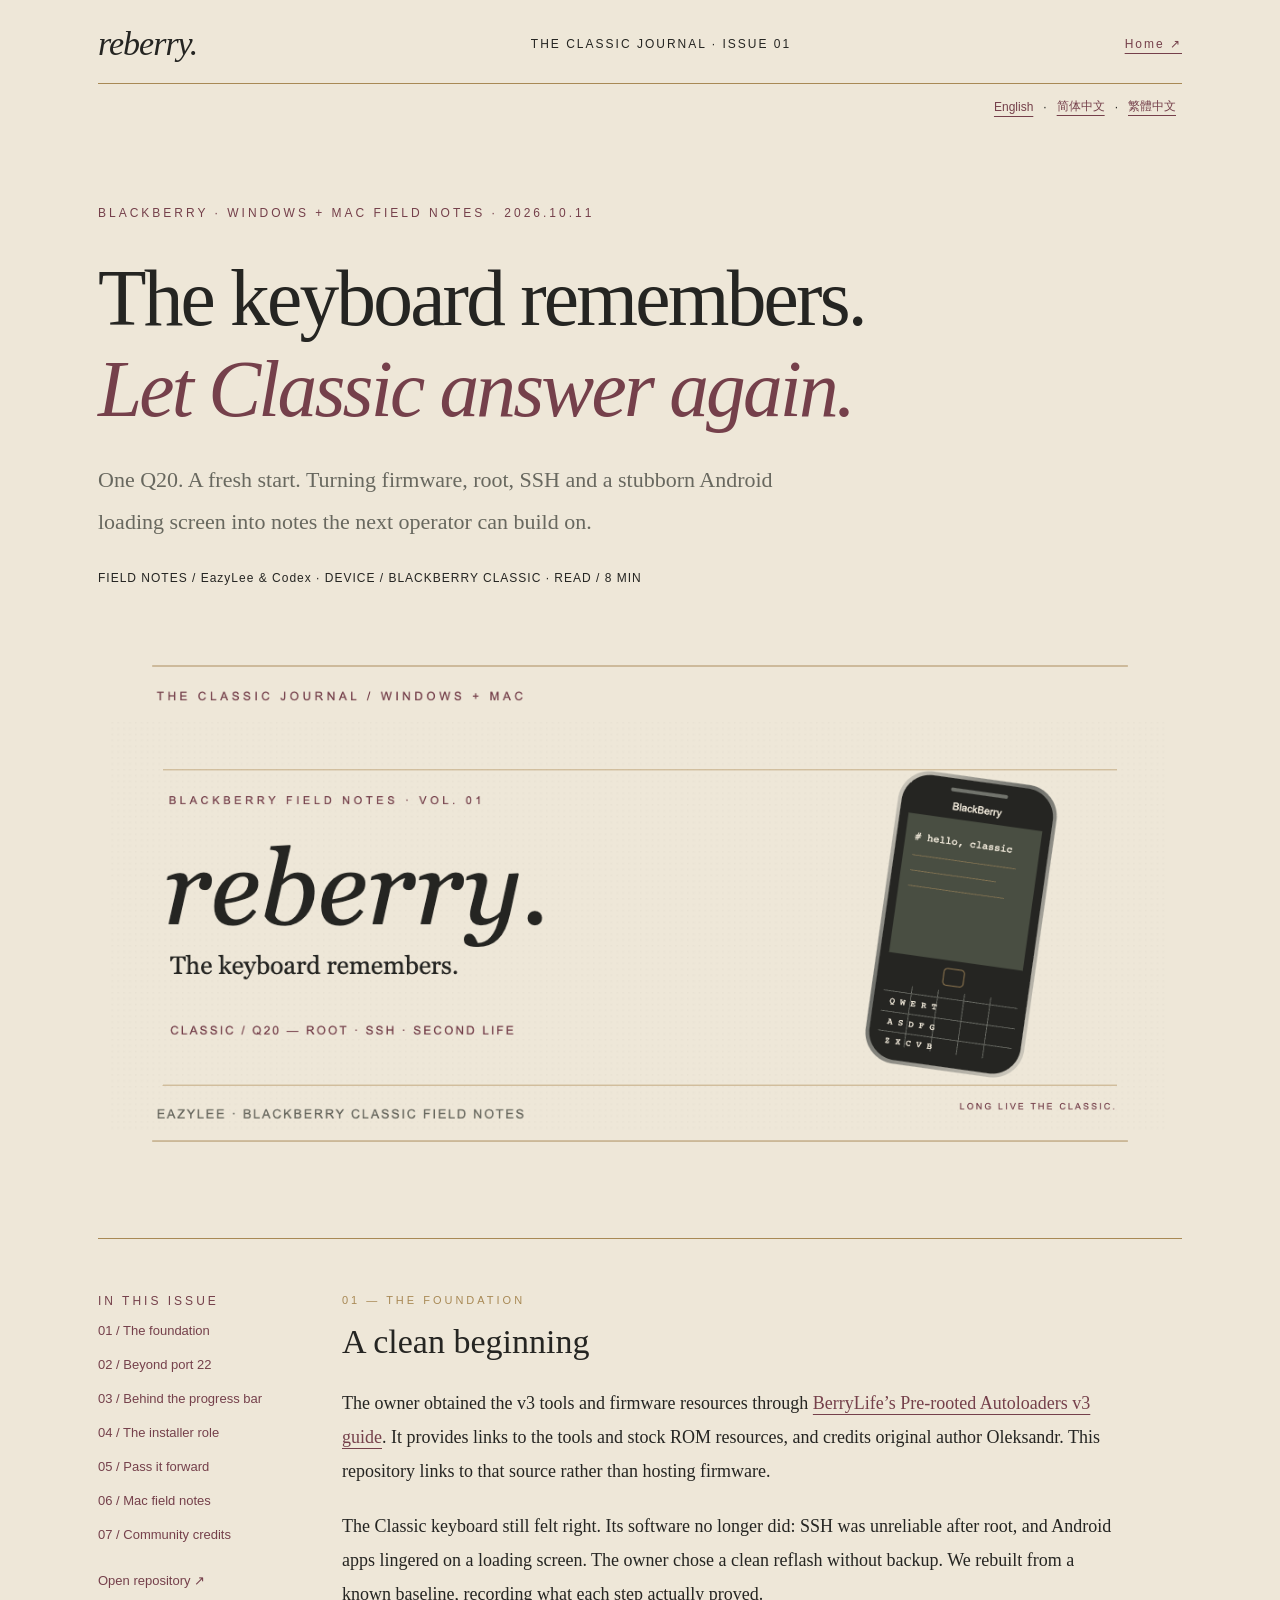
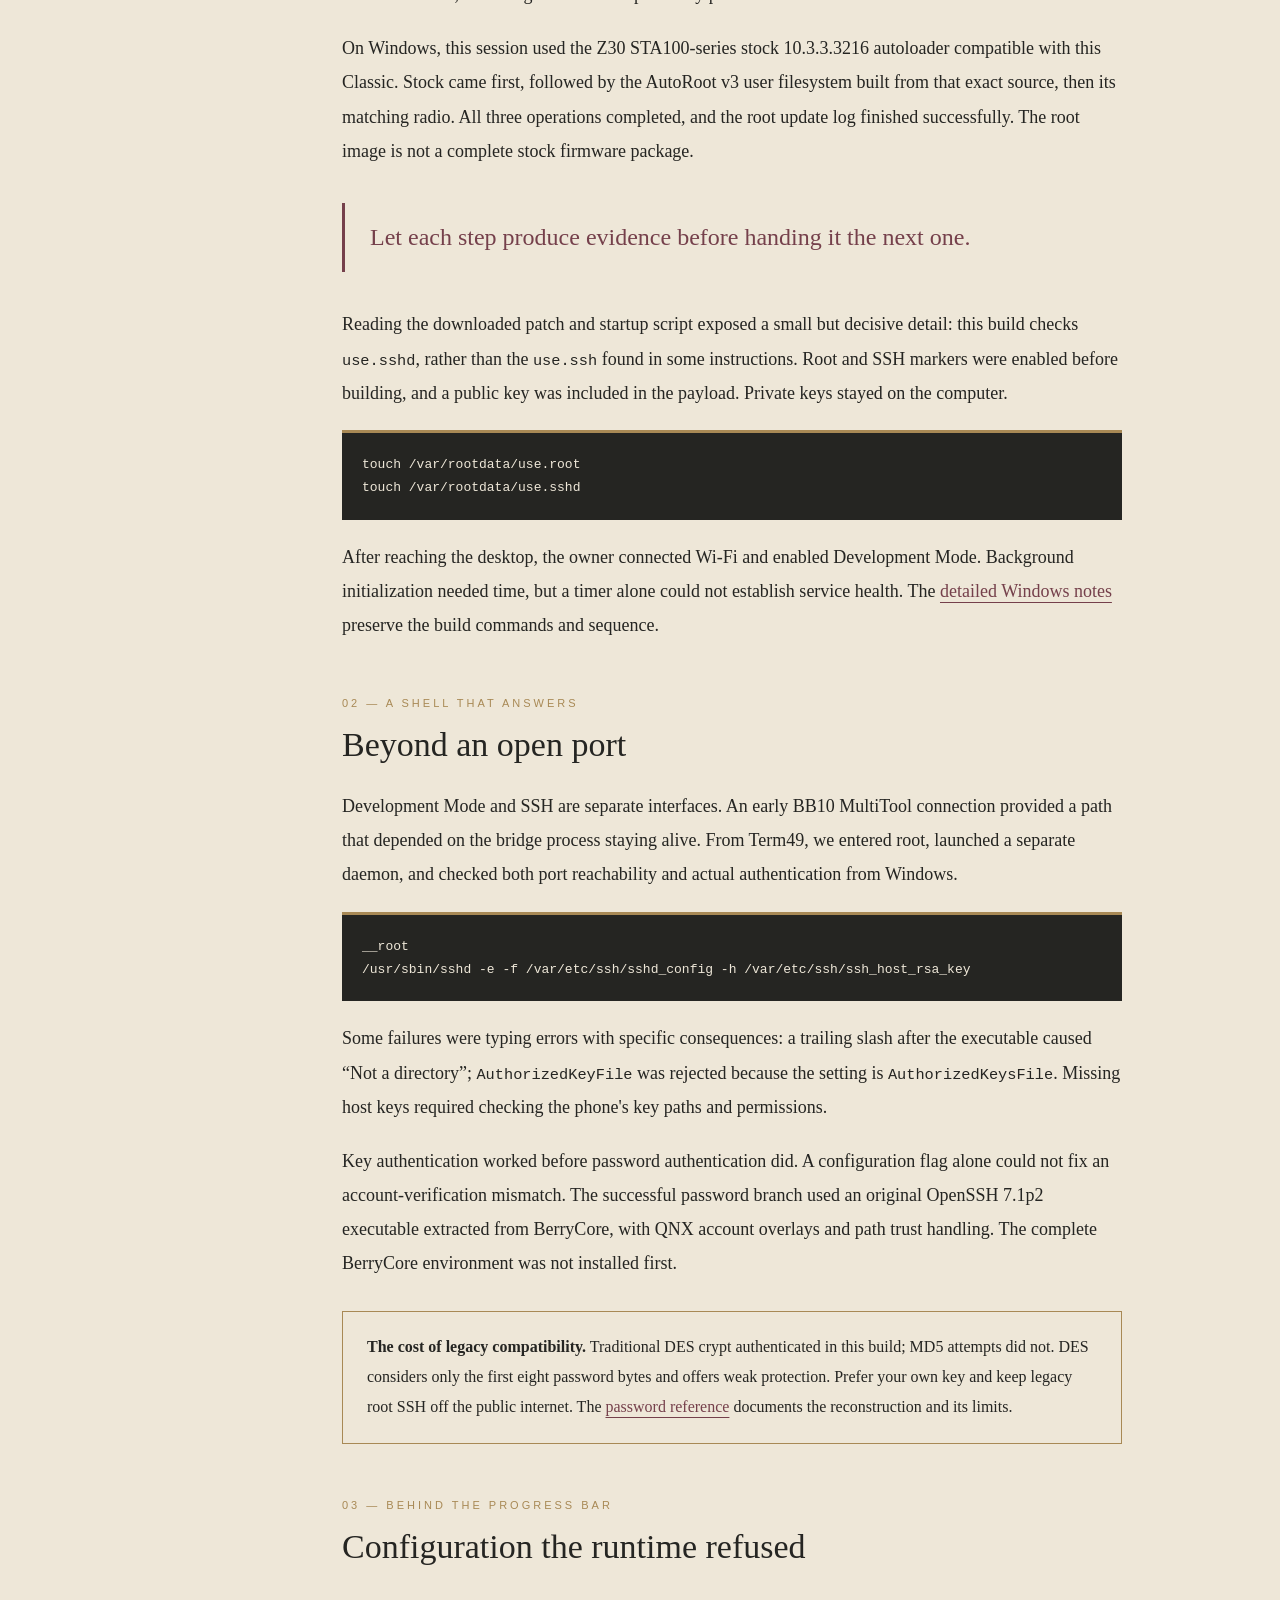
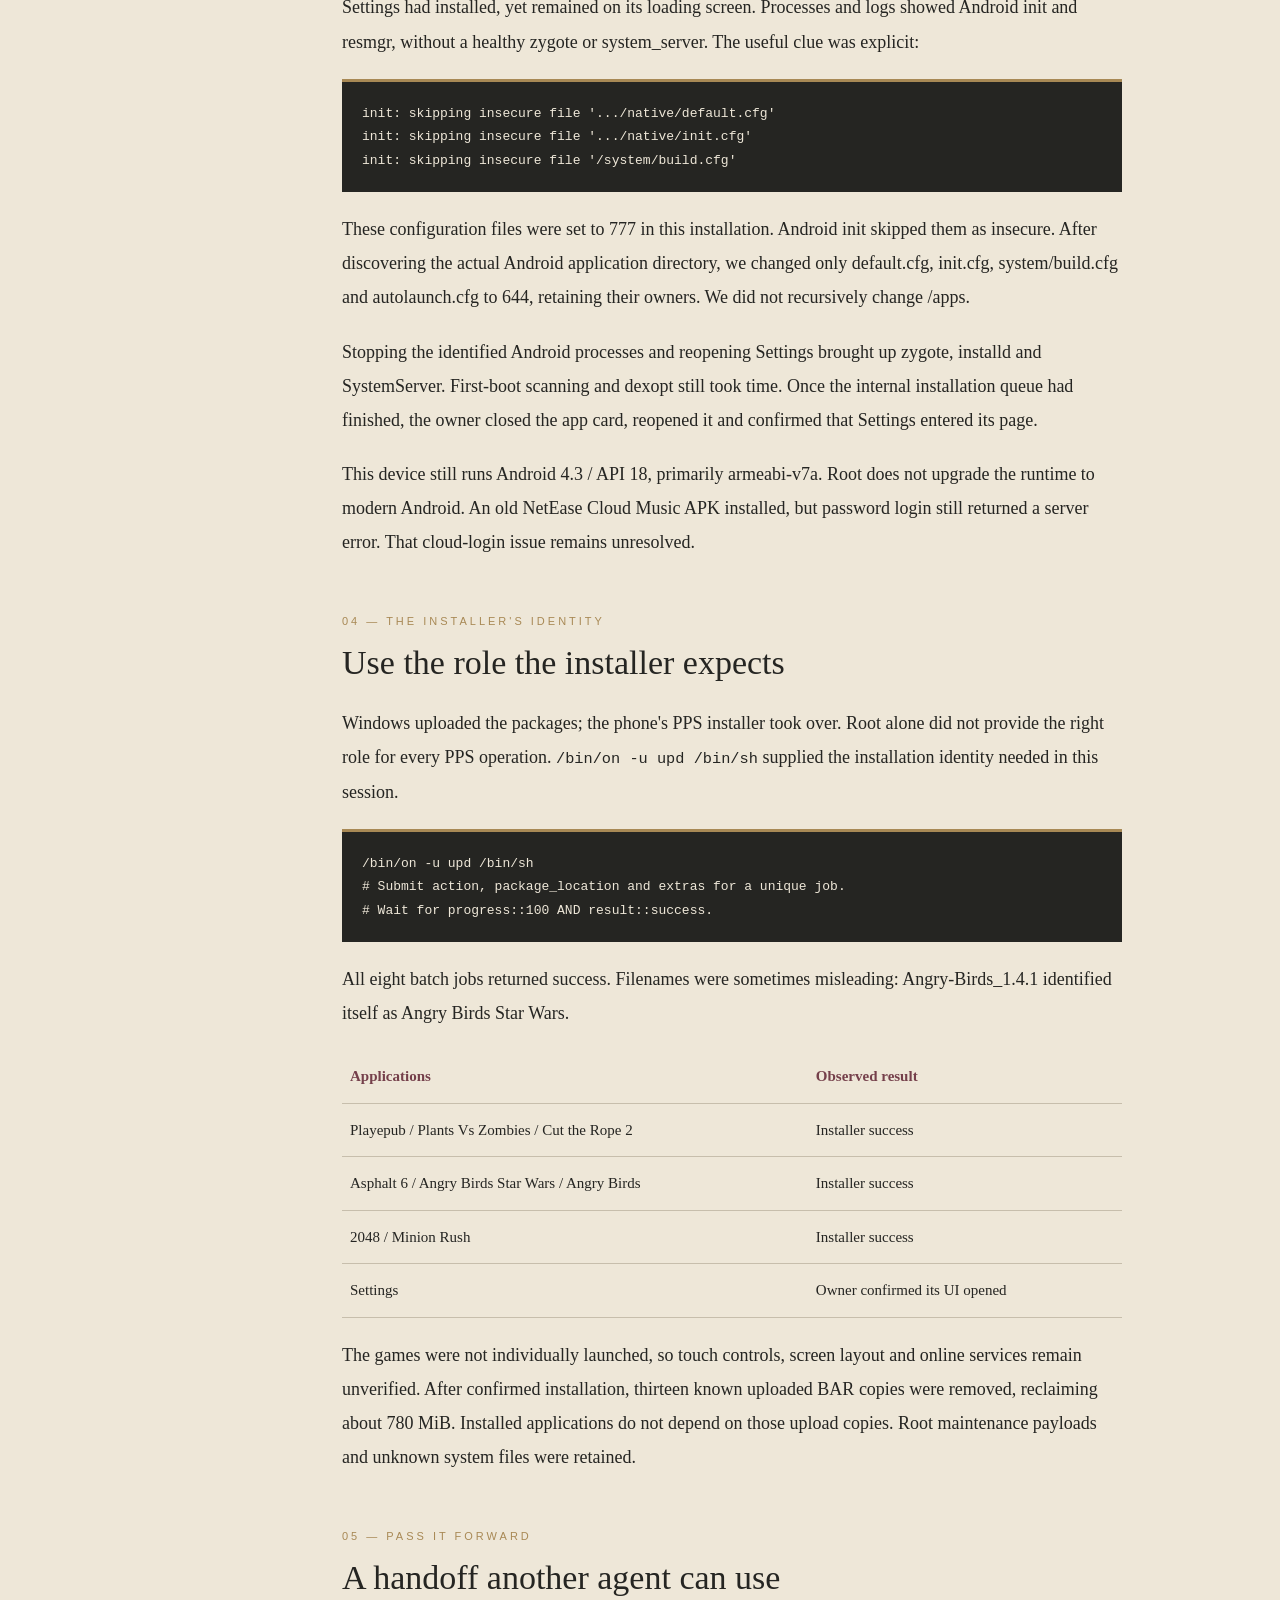
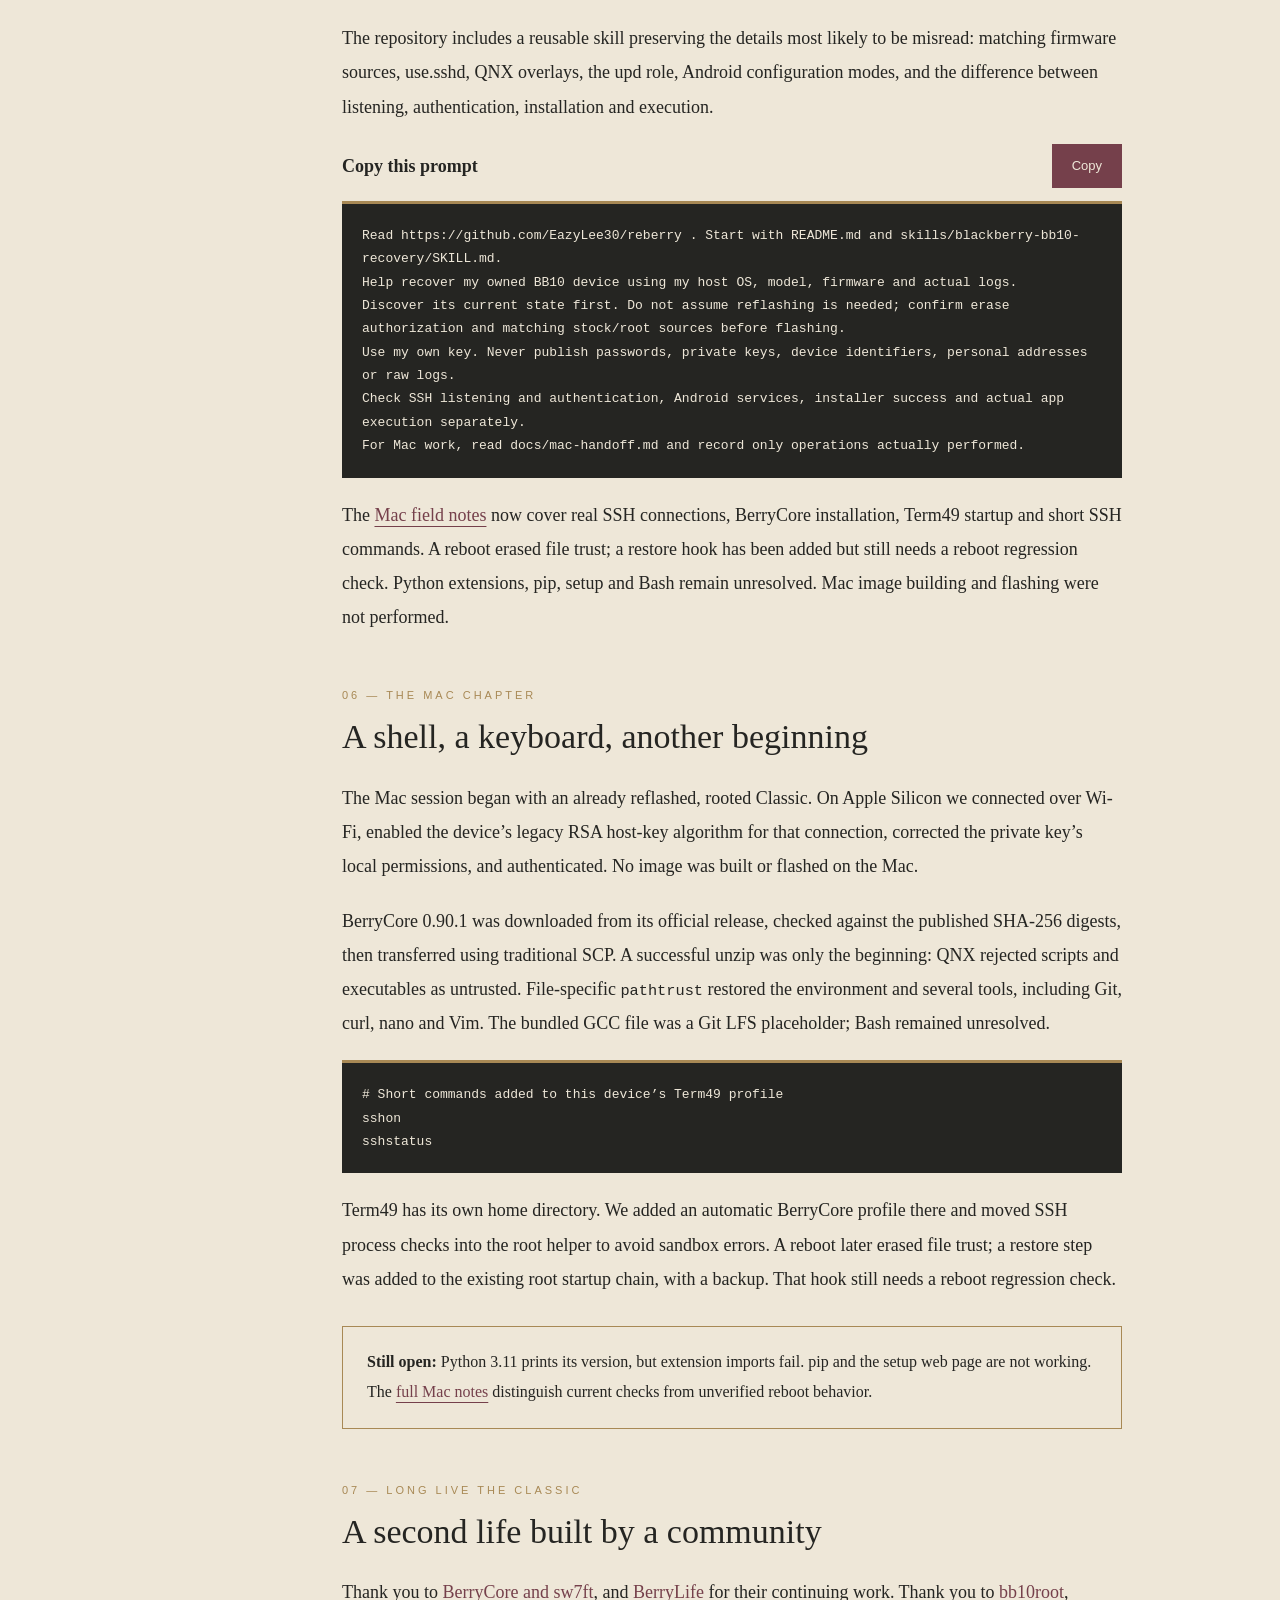
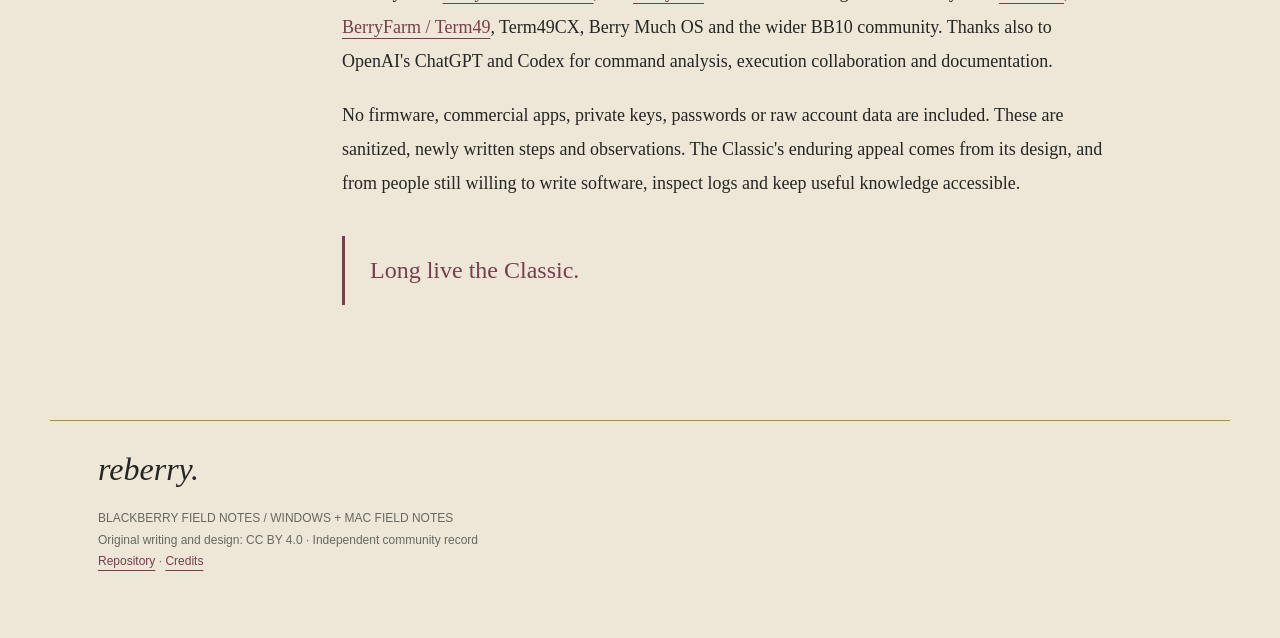
==== commit 690f24ed: "Credit BerryLife v3 guide as the resource source" ====
--- a/site/index.html
+++ b/site/index.html
@@ -24,7 +24,7 @@
 </head>
 <body><header><div class="masthead"><a class="wordmark" href="https://github.com/EazyLee30/reberry">reberry.</a><span>THE CLASSIC JOURNAL · ISSUE 01</span><a href="/">Home ↗</a></div><nav aria-label="Language" class="languages"><a href="/reberry/" lang="en">English</a> · <a href="/reberry/zh-CN/" lang="zh-CN">简体中文</a> · <a href="/reberry/zh-TW/" lang="zh-TW">繁體中文</a></nav><div class="cover"><span class="eyebrow">BlackBerry · Windows + Mac field notes · 2026.10.11</span><h1>The keyboard remembers.<br><em>Let Classic answer again.</em></h1><p class="dek">One Q20. A fresh start. Turning firmware, root, SSH and a stubborn Android loading screen into notes the next operator can build on.</p><div class="byline">FIELD NOTES / EazyLee &amp; Codex · DEVICE / BLACKBERRY CLASSIC · READ / 8 MIN</div><img src="share-cover-v1.png" width="1200" height="630" alt="reberry wordmark and an original Classic keyboard illustration on warm paper"></div></header>
 <main><div class="layout"><aside aria-label="Article navigation"><span class="eyebrow">In this issue</span><a href="#begin">01 / The foundation</a><a href="#ssh">02 / Beyond port 22</a><a href="#android">03 / Behind the progress bar</a><a href="#install">04 / The installer role</a><a href="#handoff">05 / Pass it forward</a><a href="#mac">06 / Mac field notes</a><a href="#credits">07 / Community credits</a><p><a href="https://github.com/EazyLee30/reberry">Open repository ↗</a></p></aside><article>
-<h2 id="begin"><span class="chapter">01 — THE FOUNDATION</span>A clean beginning</h2>
+<h2 id="begin"><span class="chapter">01 — THE FOUNDATION</span>A clean beginning</h2><p>The owner obtained the v3 tools and firmware resources through <a href="https://bberrylife.github.io/Pages/V3root.html">BerryLife’s Pre-rooted Autoloaders v3 guide</a>. It provides links to the tools and stock ROM resources, and credits original author Oleksandr. This repository links to that source rather than hosting firmware.</p>
 <p>The Classic keyboard still felt right. Its software no longer did: SSH was unreliable after root, and Android apps lingered on a loading screen. The owner chose a clean reflash without backup. We rebuilt from a known baseline, recording what each step actually proved.</p>
 <p>On Windows, this session used the Z30 STA100-series stock 10.3.3.3216 autoloader compatible with this Classic. Stock came first, followed by the AutoRoot v3 user filesystem built from that exact source, then its matching radio. All three operations completed, and the root update log finished successfully. The root image is not a complete stock firmware package.</p>
 <blockquote>Let each step produce evidence before handing it the next one.</blockquote>
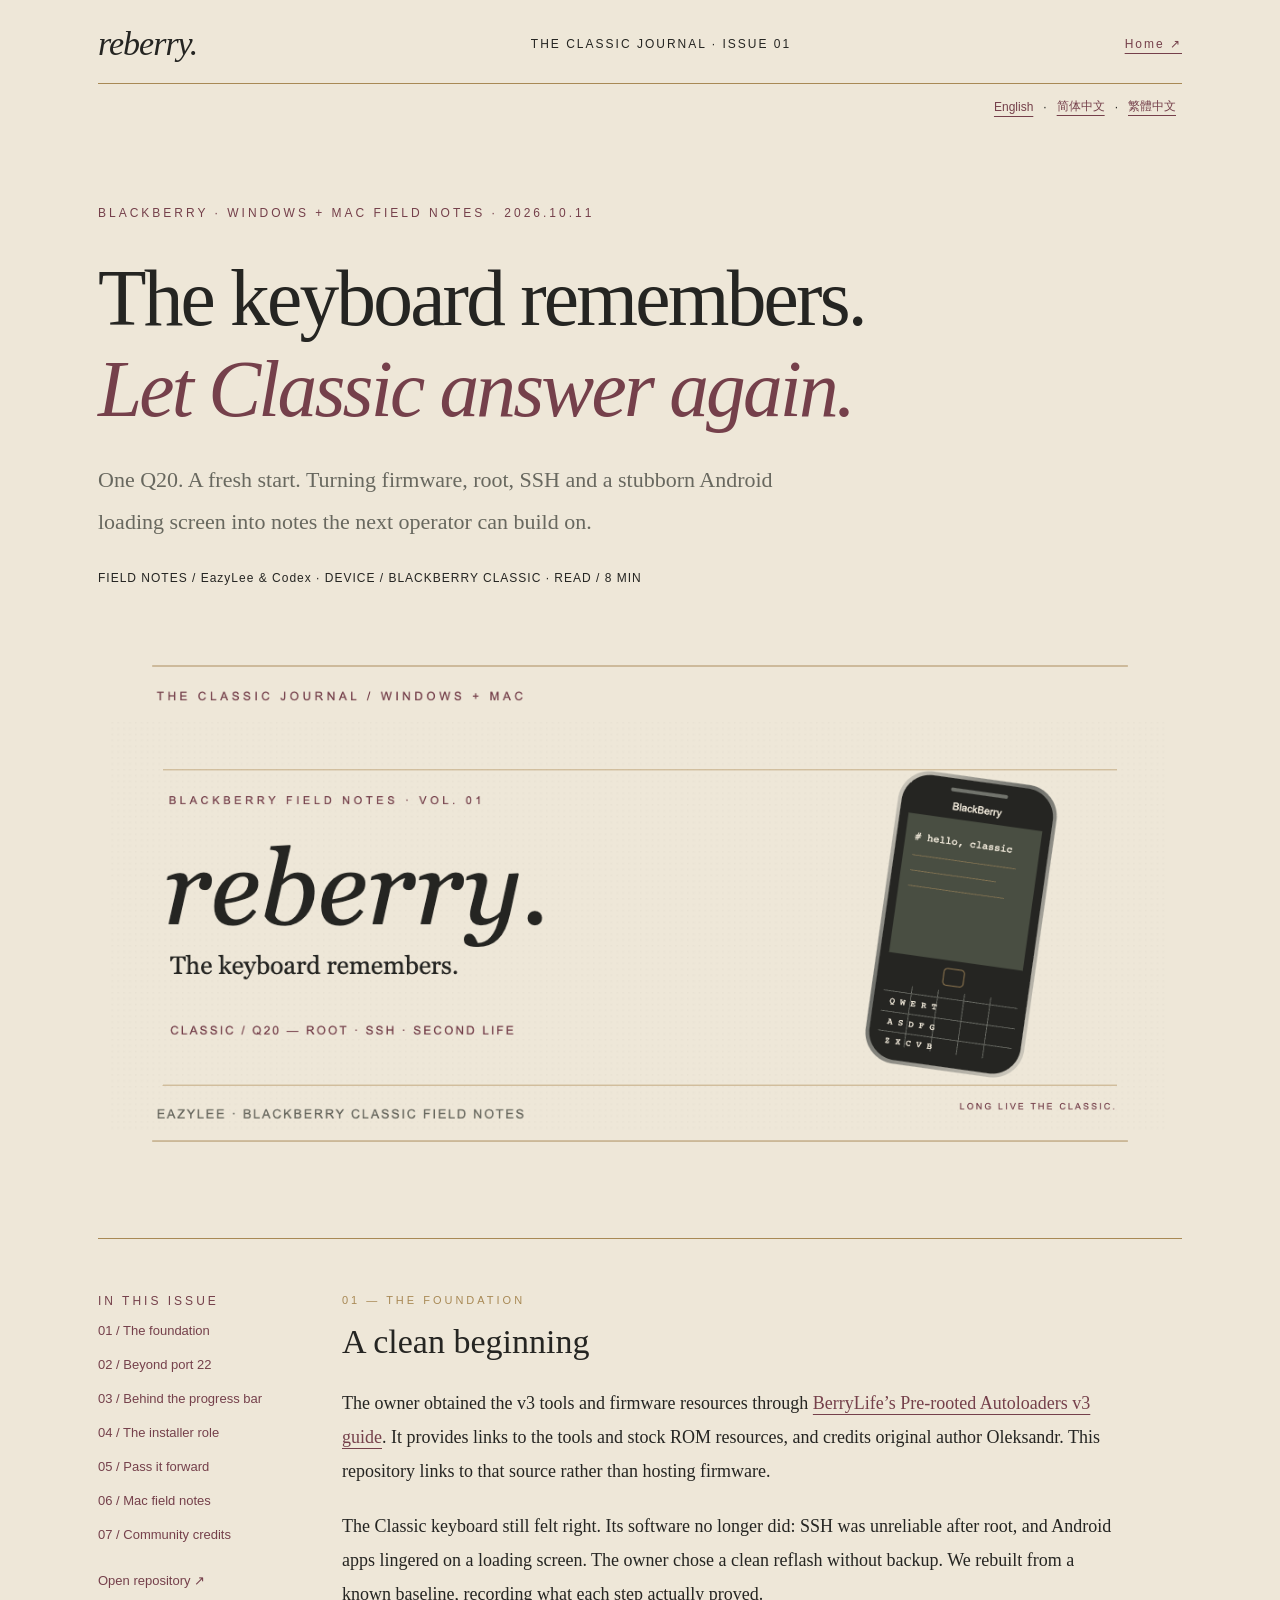
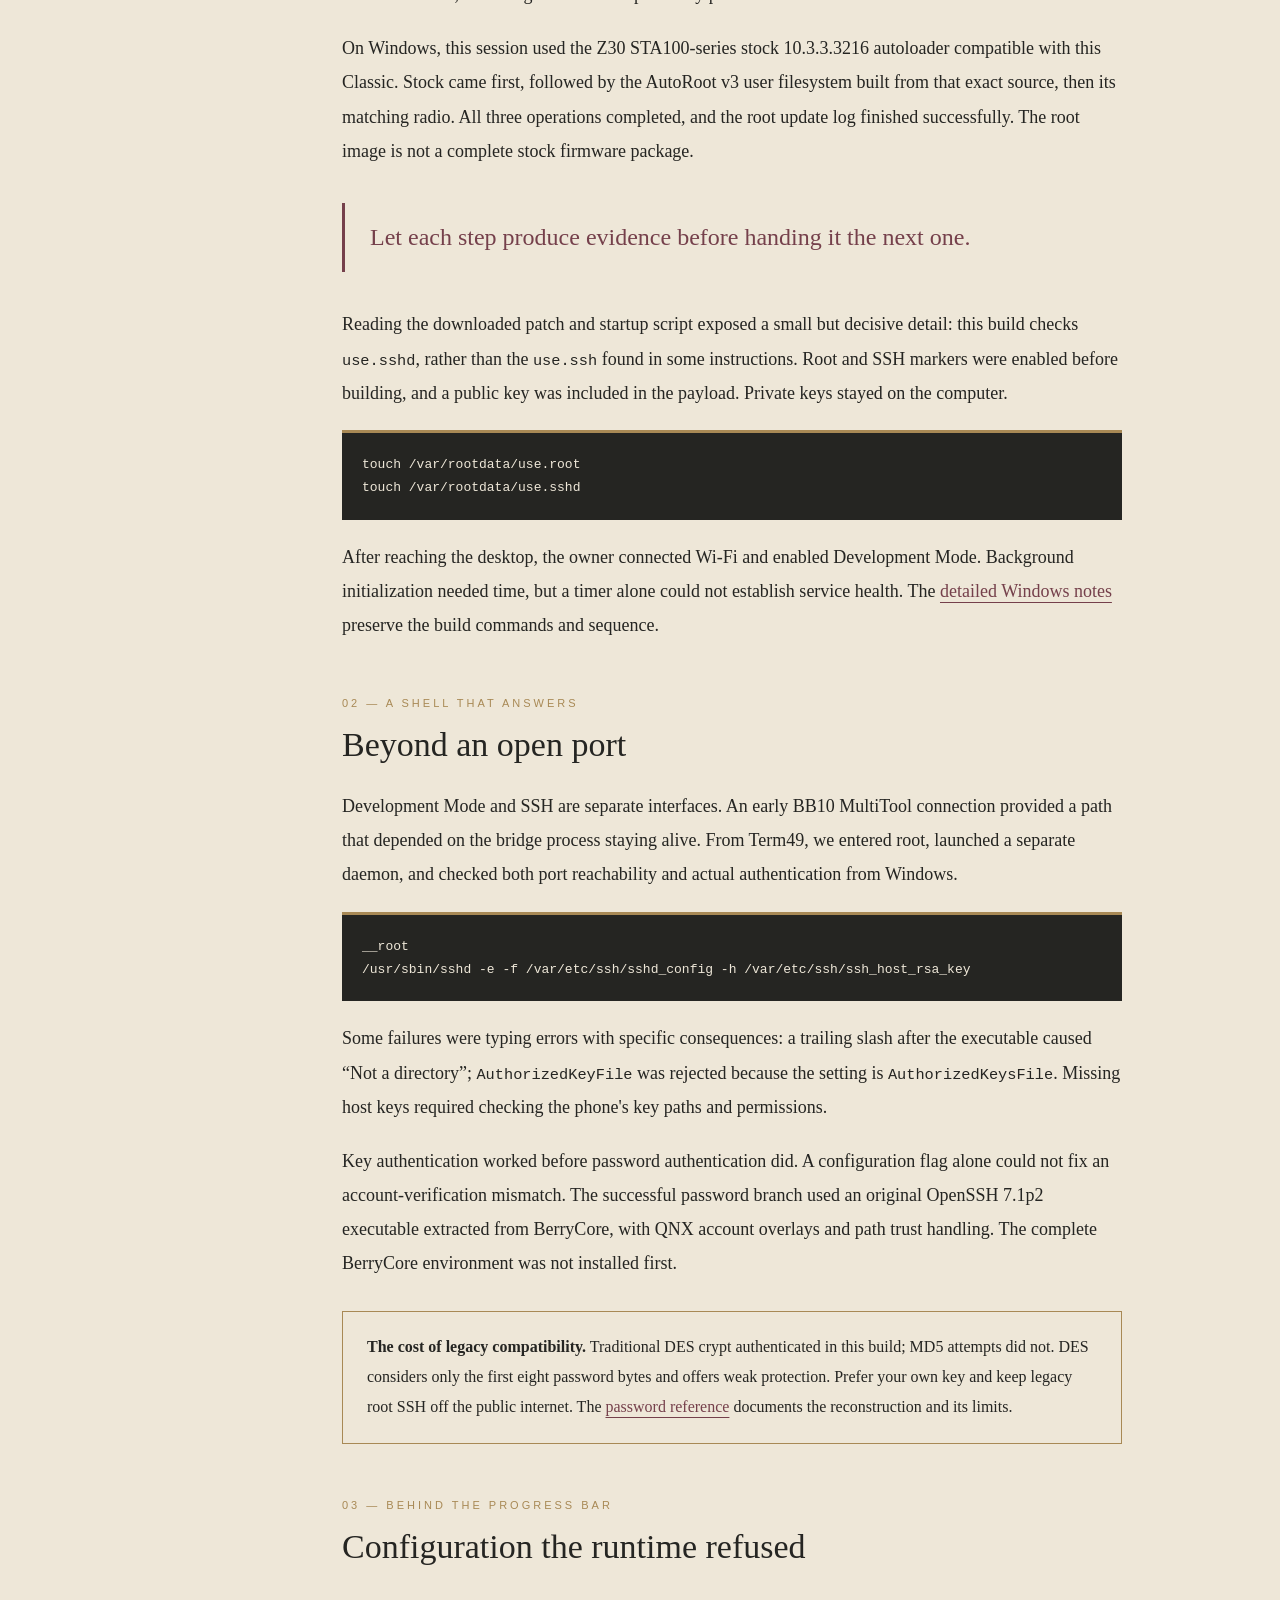
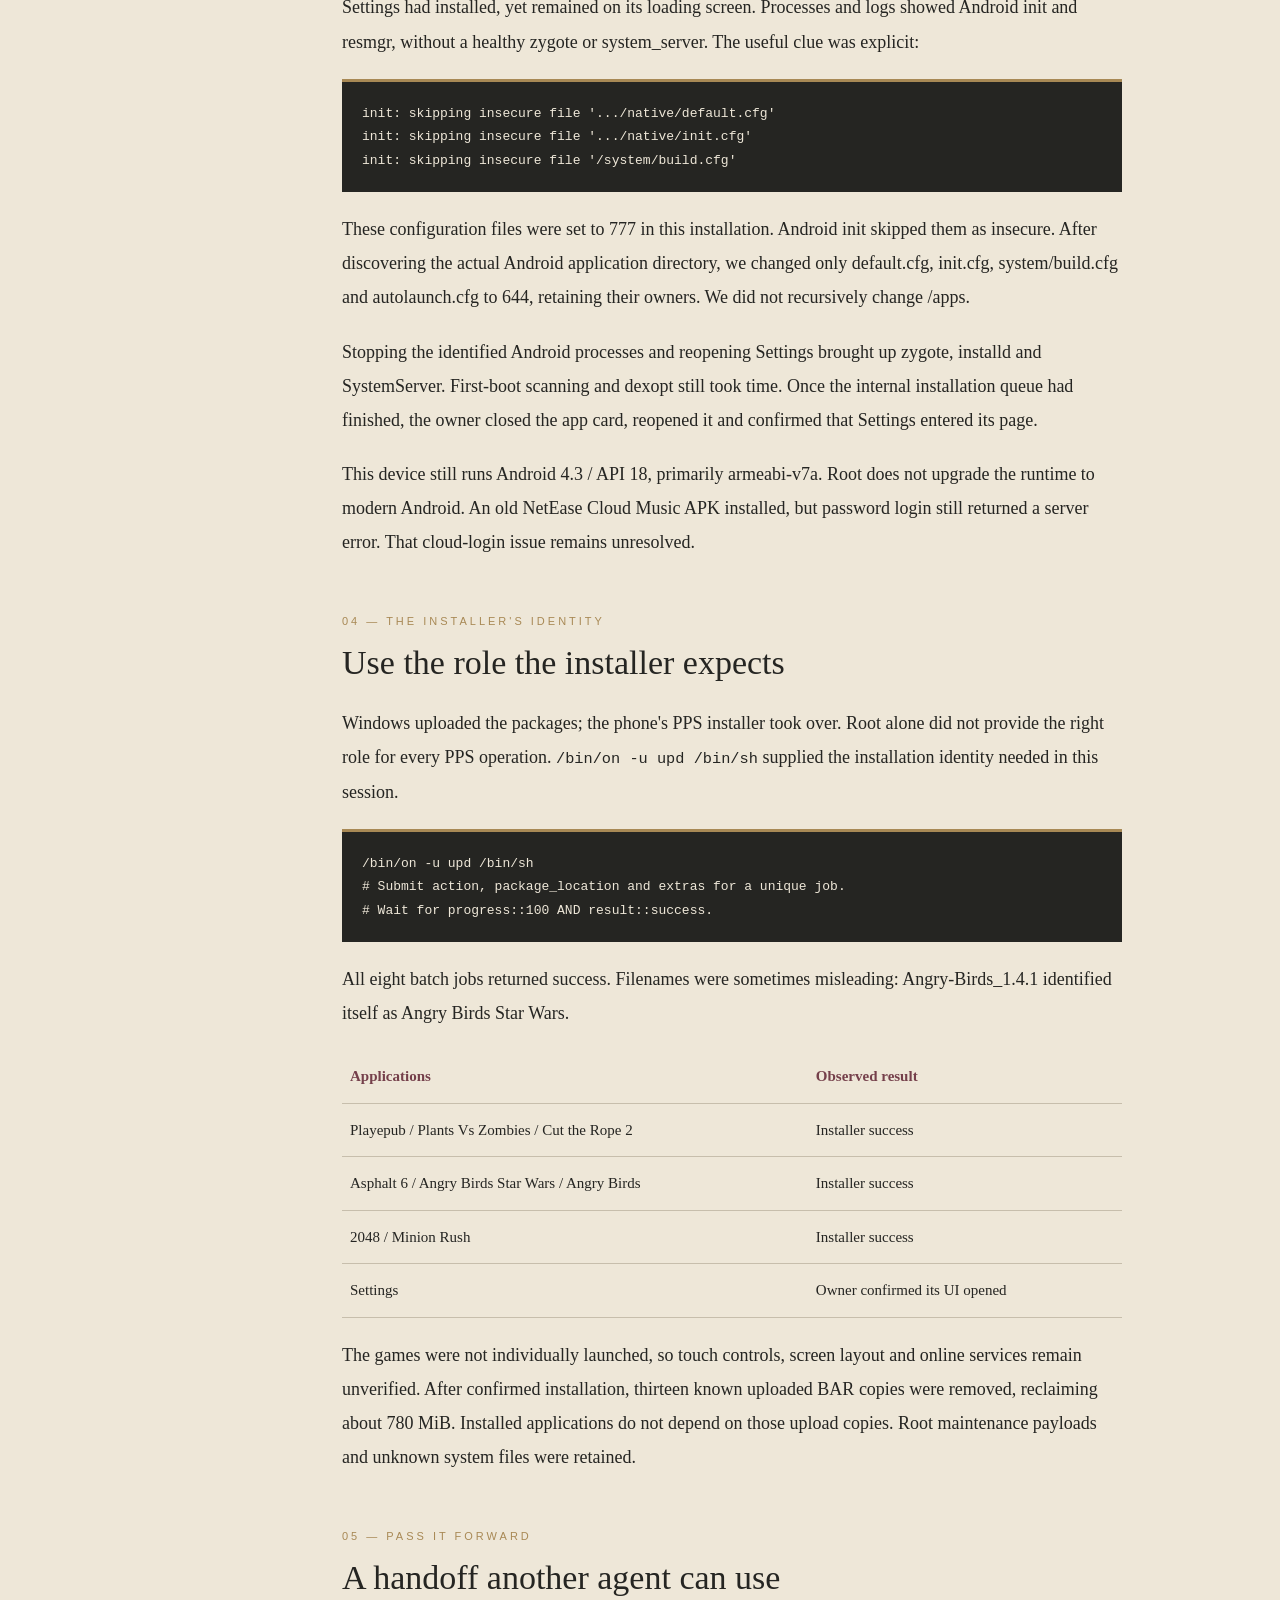
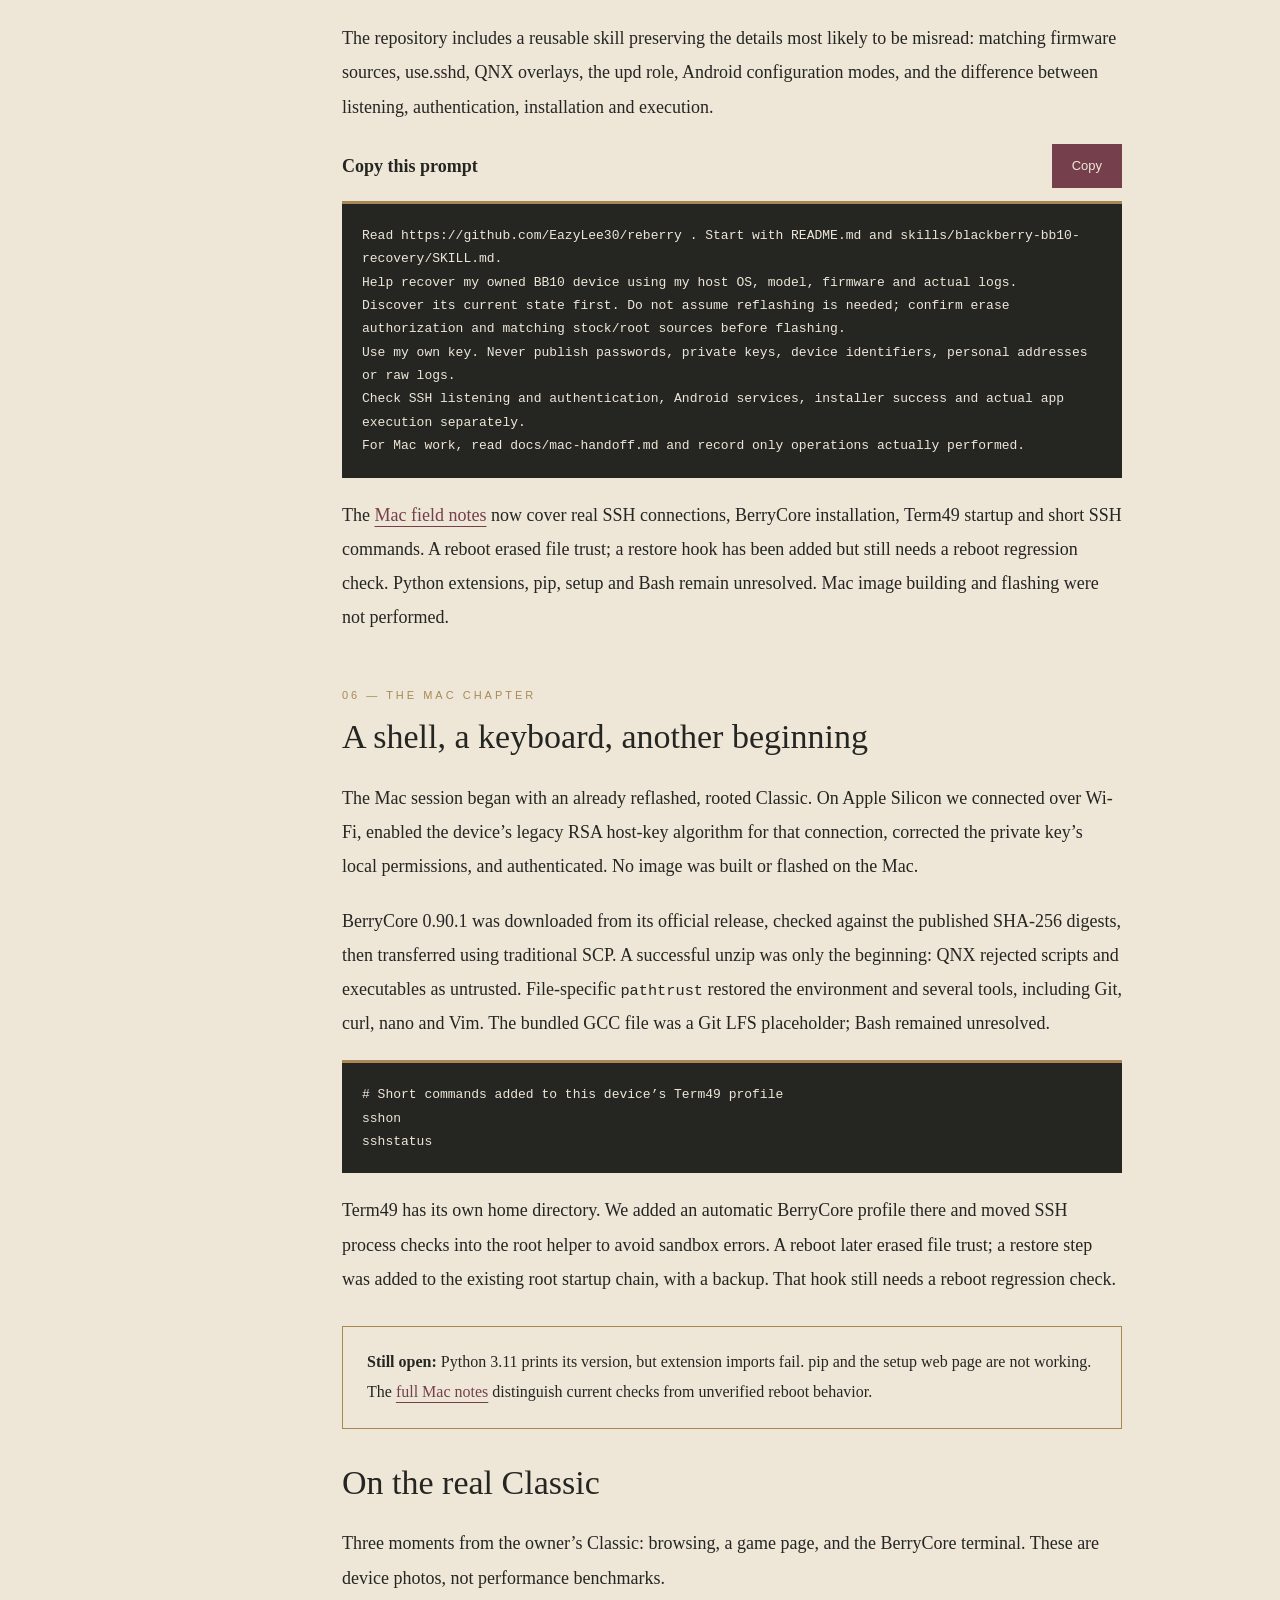
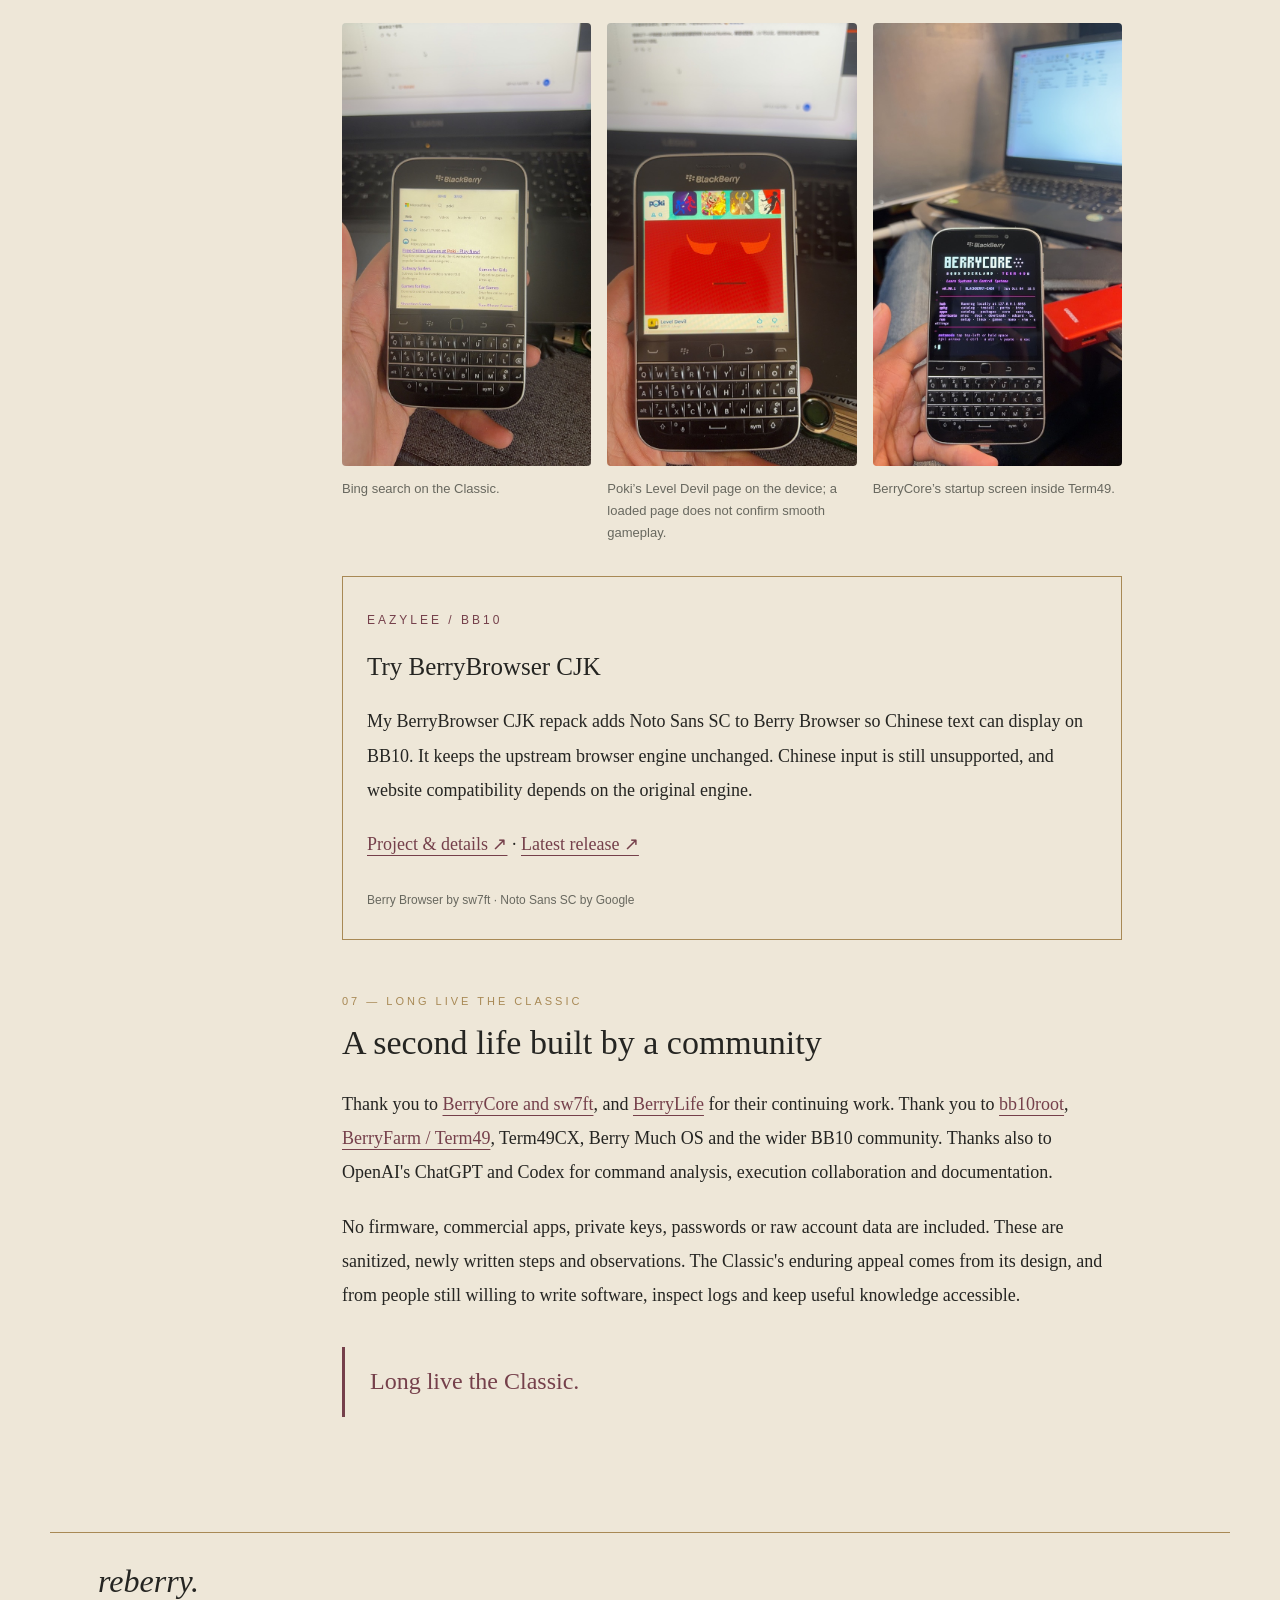
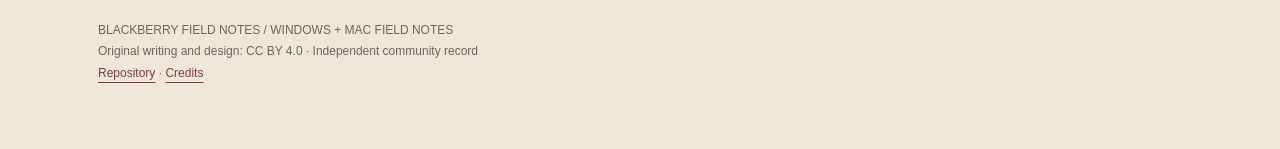
==== commit 4788f0f7: "Add Classic photos and CJK browser links; fix cover proportions and square sharing card" ====
--- a/site/index.html
+++ b/site/index.html
@@ -1,16 +1,16 @@
 <!doctype html>
-<html lang="en"><head><meta charset="utf-8"><meta name="viewport" content="width=device-width,initial-scale=1"><title>reberry · The keyboard remembers</title><meta name="description" content="BlackBerry Classic revival: Windows recovery, Mac SSH, BerryCore and Term49 field notes."><meta name="theme-color" content="#eee7d8"><link rel="canonical" href="https://eazylee.xyz/reberry/"><link rel="stylesheet" href="style.css">
+<html lang="en"><head><meta charset="utf-8"><meta name="viewport" content="width=device-width,initial-scale=1"><title>reberry · The keyboard remembers</title><meta name="description" content="BlackBerry Classic revival: Windows recovery, Mac SSH, BerryCore and Term49 field notes."><meta name="theme-color" content="#eee7d8"><link rel="canonical" href="https://eazylee.xyz/reberry/"><link rel="stylesheet" href="style.css?v=20261011-2">
 <meta property="og:type" content="article">
 <meta property="og:site_name" content="reberry">
 <meta property="og:locale" content="en_US">
 <meta property="og:title" content="reberry · The keyboard remembers">
 <meta property="og:description" content="BlackBerry Classic revival: Windows recovery, Mac SSH, BerryCore and Term49 field notes.">
 <meta property="og:url" content="https://eazylee.xyz/reberry/">
-<meta property="og:image" content="https://eazylee.xyz/reberry/share-cover-v1.png">
-<meta property="og:image:secure_url" content="https://eazylee.xyz/reberry/share-cover-v1.png">
+<meta property="og:image" content="https://eazylee.xyz/reberry/share-square-v2.png">
+<meta property="og:image:secure_url" content="https://eazylee.xyz/reberry/share-square-v2.png">
 <meta property="og:image:type" content="image/png">
-<meta property="og:image:width" content="1200">
-<meta property="og:image:height" content="630">
+<meta property="og:image:width" content="600">
+<meta property="og:image:height" content="600">
 <meta property="og:image:alt" content="reberry — The keyboard remembers. BlackBerry Classic field notes.">
 <meta name="twitter:card" content="summary_large_image">
 <meta name="twitter:title" content="reberry · The keyboard remembers">
@@ -20,9 +20,9 @@
 <link rel="icon" type="image/png" sizes="32x32" href="/reberry/favicon-32.png">
 <link rel="icon" type="image/png" sizes="192x192" href="/reberry/share-icon.png">
 <link rel="apple-touch-icon" sizes="180x180" href="/reberry/apple-touch-icon.png">
-<link rel="image_src" href="https://eazylee.xyz/reberry/share-icon.png">
+<link rel="image_src" href="https://eazylee.xyz/reberry/share-square-v2.png">
 </head>
-<body><header><div class="masthead"><a class="wordmark" href="https://github.com/EazyLee30/reberry">reberry.</a><span>THE CLASSIC JOURNAL · ISSUE 01</span><a href="/">Home ↗</a></div><nav aria-label="Language" class="languages"><a href="/reberry/" lang="en">English</a> · <a href="/reberry/zh-CN/" lang="zh-CN">简体中文</a> · <a href="/reberry/zh-TW/" lang="zh-TW">繁體中文</a></nav><div class="cover"><span class="eyebrow">BlackBerry · Windows + Mac field notes · 2026.10.11</span><h1>The keyboard remembers.<br><em>Let Classic answer again.</em></h1><p class="dek">One Q20. A fresh start. Turning firmware, root, SSH and a stubborn Android loading screen into notes the next operator can build on.</p><div class="byline">FIELD NOTES / EazyLee &amp; Codex · DEVICE / BLACKBERRY CLASSIC · READ / 8 MIN</div><img src="share-cover-v1.png" width="1200" height="630" alt="reberry wordmark and an original Classic keyboard illustration on warm paper"></div></header>
+<body><header><div class="masthead"><a class="wordmark" href="https://github.com/EazyLee30/reberry">reberry.</a><span>THE CLASSIC JOURNAL · ISSUE 01</span><a href="/">Home ↗</a></div><nav aria-label="Language" class="languages"><a href="/reberry/" lang="en">English</a> · <a href="/reberry/zh-CN/" lang="zh-CN">简体中文</a> · <a href="/reberry/zh-TW/" lang="zh-TW">繁體中文</a></nav><div class="cover"><span class="eyebrow">BlackBerry · Windows + Mac field notes · 2026.10.11</span><h1>The keyboard remembers.<br><em>Let Classic answer again.</em></h1><p class="dek">One Q20. A fresh start. Turning firmware, root, SSH and a stubborn Android loading screen into notes the next operator can build on.</p><div class="byline">FIELD NOTES / EazyLee &amp; Codex · DEVICE / BLACKBERRY CLASSIC · READ / 8 MIN</div><img src="share-cover-v1.png" width="1200" height="630" style="display:block;width:100%;height:auto;aspect-ratio:1200 / 630;object-fit:contain" alt="reberry wordmark and an original Classic keyboard illustration on warm paper"></div></header>
 <main><div class="layout"><aside aria-label="Article navigation"><span class="eyebrow">In this issue</span><a href="#begin">01 / The foundation</a><a href="#ssh">02 / Beyond port 22</a><a href="#android">03 / Behind the progress bar</a><a href="#install">04 / The installer role</a><a href="#handoff">05 / Pass it forward</a><a href="#mac">06 / Mac field notes</a><a href="#credits">07 / Community credits</a><p><a href="https://github.com/EazyLee30/reberry">Open repository ↗</a></p></aside><article>
 <h2 id="begin"><span class="chapter">01 — THE FOUNDATION</span>A clean beginning</h2><p>The owner obtained the v3 tools and firmware resources through <a href="https://bberrylife.github.io/Pages/V3root.html">BerryLife’s Pre-rooted Autoloaders v3 guide</a>. It provides links to the tools and stock ROM resources, and credits original author Oleksandr. This repository links to that source rather than hosting firmware.</p>
 <p>The Classic keyboard still felt right. Its software no longer did: SSH was unreliable after root, and Android apps lingered on a loading screen. The owner chose a clean reflash without backup. We rebuilt from a known baseline, recording what each step actually proved.</p>
@@ -68,6 +68,7 @@
 <h2 id="mac"><span class="chapter">06 — THE MAC CHAPTER</span>A shell, a keyboard, another beginning</h2><p>The Mac session began with an already reflashed, rooted Classic. On Apple Silicon we connected over Wi-Fi, enabled the device’s legacy RSA host-key algorithm for that connection, corrected the private key’s local permissions, and authenticated. No image was built or flashed on the Mac.</p><p>BerryCore 0.90.1 was downloaded from its official release, checked against the published SHA-256 digests, then transferred using traditional SCP. A successful unzip was only the beginning: QNX rejected scripts and executables as untrusted. File-specific <code>pathtrust</code> restored the environment and several tools, including Git, curl, nano and Vim. The bundled GCC file was a Git LFS placeholder; Bash remained unresolved.</p><pre># Short commands added to this device’s Term49 profile
 sshon
 sshstatus</pre><p>Term49 has its own home directory. We added an automatic BerryCore profile there and moved SSH process checks into the root helper to avoid sandbox errors. A reboot later erased file trust; a restore step was added to the existing root startup chain, with a backup. That hook still needs a reboot regression check.</p><div class="note"><strong>Still open:</strong> Python 3.11 prints its version, but extension imports fail. pip and the setup web page are not working. The <a href="https://github.com/EazyLee30/reberry/blob/main/docs/mac-field-notes.md">full Mac notes</a> distinguish current checks from unverified reboot behavior.</div>
+<section class="device-journal" id="device-photos"><h2>On the real Classic</h2><p>Three moments from the owner’s Classic: browsing, a game page, and the BerryCore terminal. These are device photos, not performance benchmarks.</p><div class="photo-grid"><figure><a href="photos/classic-browser.jpg"><img src="photos/classic-browser.jpg" width="665" height="1182" loading="lazy" decoding="async" alt="Bing search on the Classic."></a><figcaption>Bing search on the Classic.</figcaption></figure><figure><a href="photos/classic-poki.jpg"><img src="photos/classic-poki.jpg" width="665" height="1182" loading="lazy" decoding="async" alt="Poki’s Level Devil page on the device; a loaded page does not confirm smooth gameplay."></a><figcaption>Poki’s Level Devil page on the device; a loaded page does not confirm smooth gameplay.</figcaption></figure><figure><a href="photos/classic-berrycore.jpg"><img src="photos/classic-berrycore.jpg" width="665" height="1182" loading="lazy" decoding="async" alt="BerryCore’s startup screen inside Term49."></a><figcaption>BerryCore’s startup screen inside Term49.</figcaption></figure></div><div class="browser-feature"><span class="eyebrow">EazyLee / BB10</span><h3>Try BerryBrowser CJK</h3><p>My BerryBrowser CJK repack adds Noto Sans SC to Berry Browser so Chinese text can display on BB10. It keeps the upstream browser engine unchanged. Chinese input is still unsupported, and website compatibility depends on the original engine.</p><p><a href="https://github.com/EazyLee30/berrybrowser-cjk">Project & details ↗</a> · <a href="https://github.com/EazyLee30/berrybrowser-cjk/releases/latest">Latest release ↗</a></p><small>Berry Browser by sw7ft · Noto Sans SC by Google</small></div></section>
 <h2 id="credits"><span class="chapter">07 — LONG LIVE THE CLASSIC</span>A second life built by a community</h2>
 <p>Thank you to <a href="https://github.com/sw7ft/BerryCore">BerryCore and sw7ft</a>, and <a href="https://bberrylife.github.io/">BerryLife</a> for their continuing work. Thank you to <a href="https://github.com/bb10root">bb10root</a>, <a href="https://github.com/BerryFarm/Term49">BerryFarm / Term49</a>, Term49CX, Berry Much OS and the wider BB10 community. Thanks also to OpenAI's ChatGPT and Codex for command analysis, execution collaboration and documentation.</p>
 <p>No firmware, commercial apps, private keys, passwords or raw account data are included. These are sanitized, newly written steps and observations. The Classic's enduring appeal comes from its design, and from people still willing to write software, inspect logs and keep useful knowledge accessible.</p><blockquote>Long live the Classic.</blockquote></article></div></main><footer><span class="footer-title">reberry.</span><p>BLACKBERRY FIELD NOTES / WINDOWS + MAC FIELD NOTES<br>Original writing and design: CC BY 4.0 · Independent community record<br><a href="https://github.com/EazyLee30/reberry">Repository</a> · <a href="https://github.com/EazyLee30/reberry/blob/main/docs/credits.md">Credits</a></p></footer><script>document.getElementById('copy').addEventListener('click',async function(){try{await navigator.clipboard.writeText(document.getElementById('prompt').textContent);this.textContent='Copied';}catch(e){this.textContent='Select text to copy';}});</script></body></html>
--- a/site/style.css
+++ b/site/style.css
@@ -9,3 +9,6 @@
 @media(prefers-reduced-motion:reduce){html{scroll-behavior:auto}}
 
 aside>.eyebrow{display:block;margin-bottom:10px}
+
+/* Device photographs retain their original proportions. */
+.photo-grid{display:grid;grid-template-columns:repeat(3,minmax(0,1fr));gap:16px;margin:28px 0}.photo-grid figure{margin:0;min-width:0}.photo-grid img{display:block;width:100%;height:auto;aspect-ratio:665 / 1182;border-radius:4px}.photo-grid figcaption{font:13px/1.7 Arial,sans-serif;color:var(--muted);margin-top:12px}.browser-feature{padding:24px;border:1px solid var(--brass);margin:32px 0}.browser-feature h3{font-size:25px;font-weight:400;line-height:1.4;margin:14px 0}.browser-feature small{font:12px/1.6 Arial,sans-serif;color:var(--muted)}@media(max-width:600px){.photo-grid{grid-template-columns:1fr;gap:28px}.photo-grid figure{max-width:340px;margin-inline:auto}.browser-feature{padding:18px}}
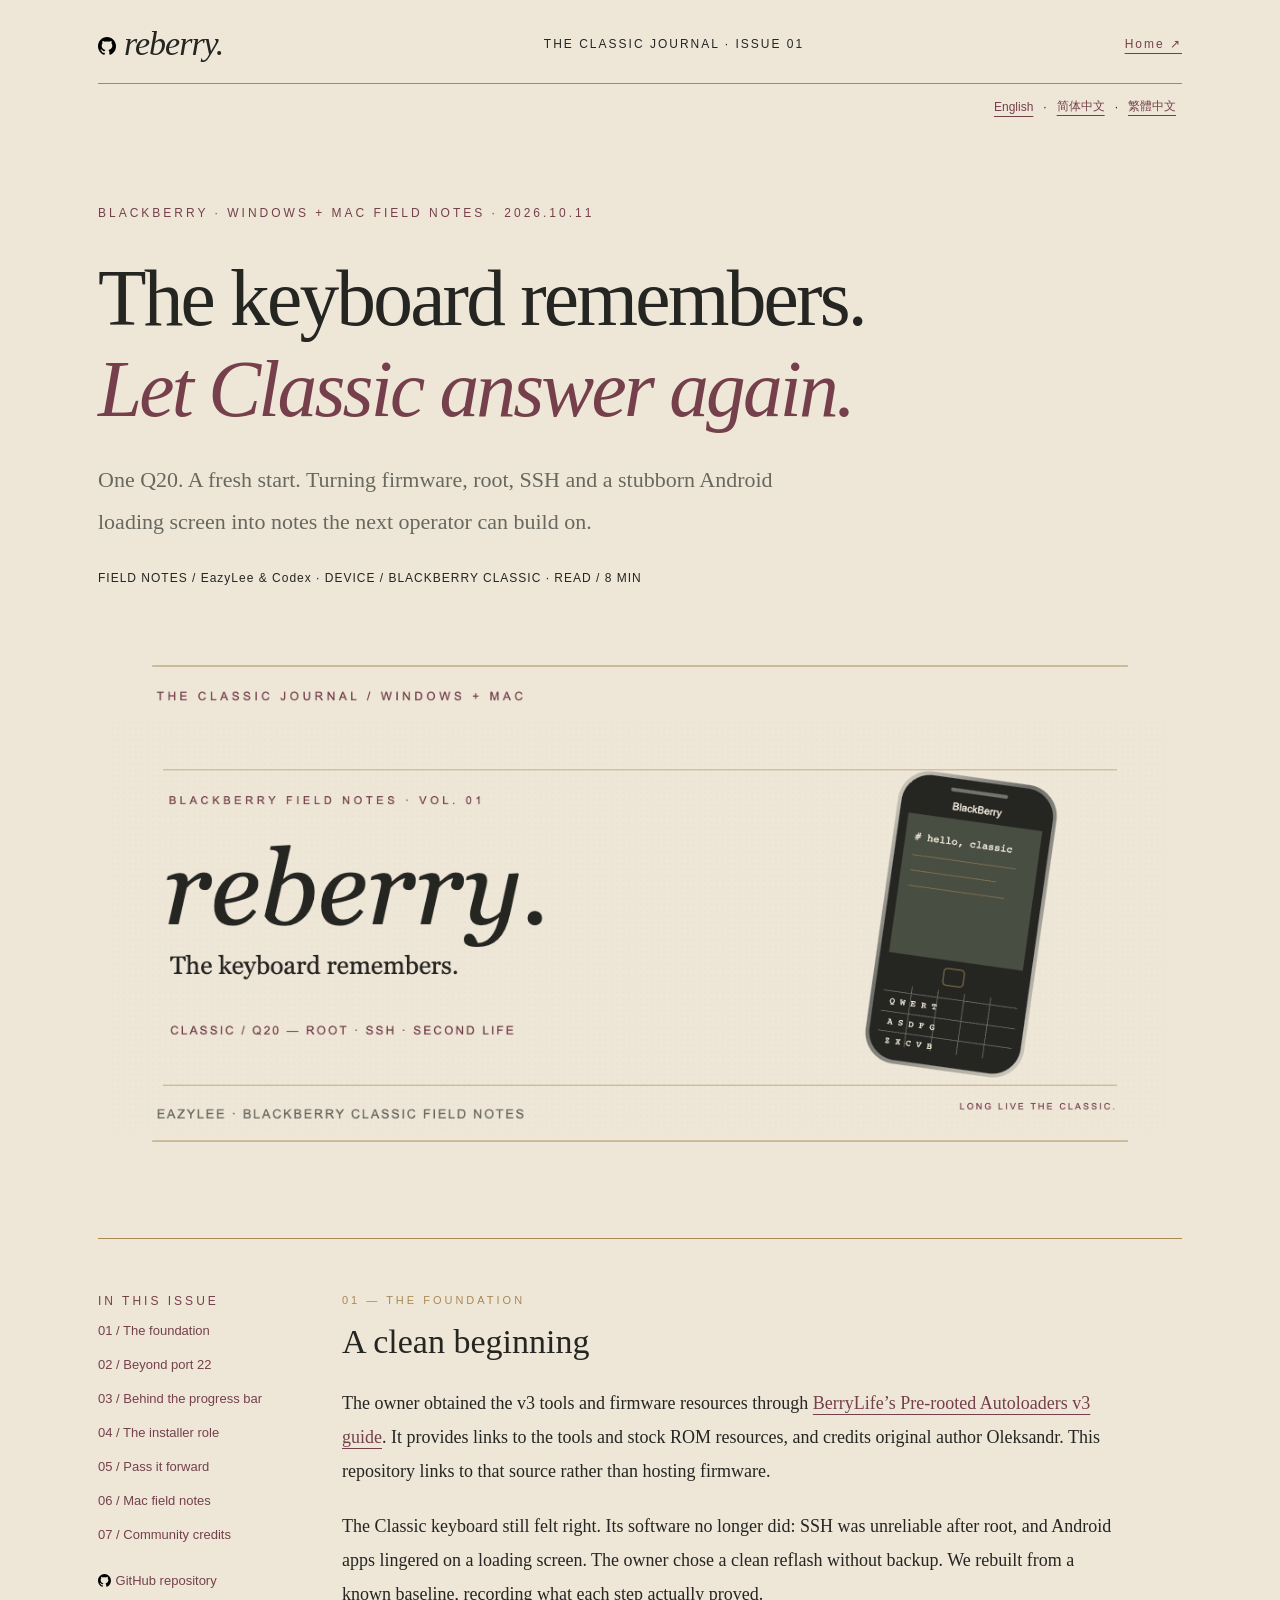
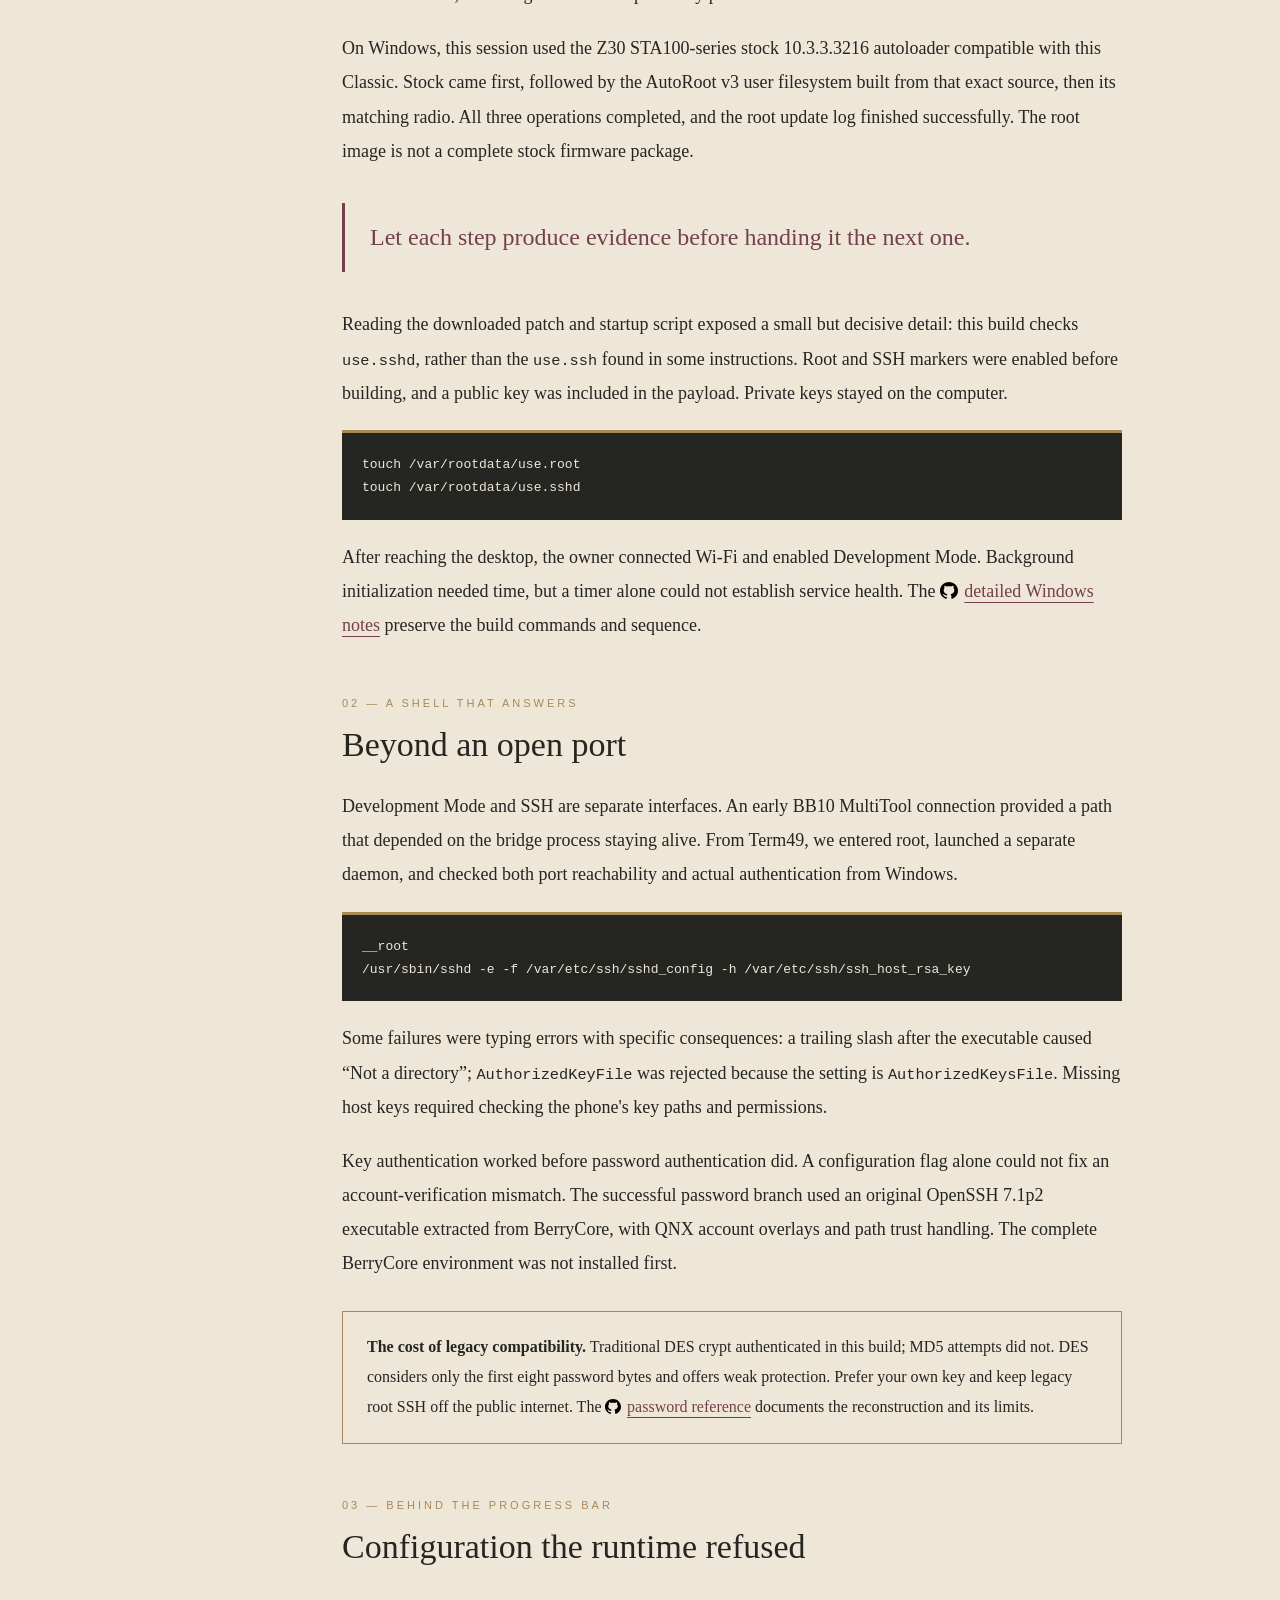
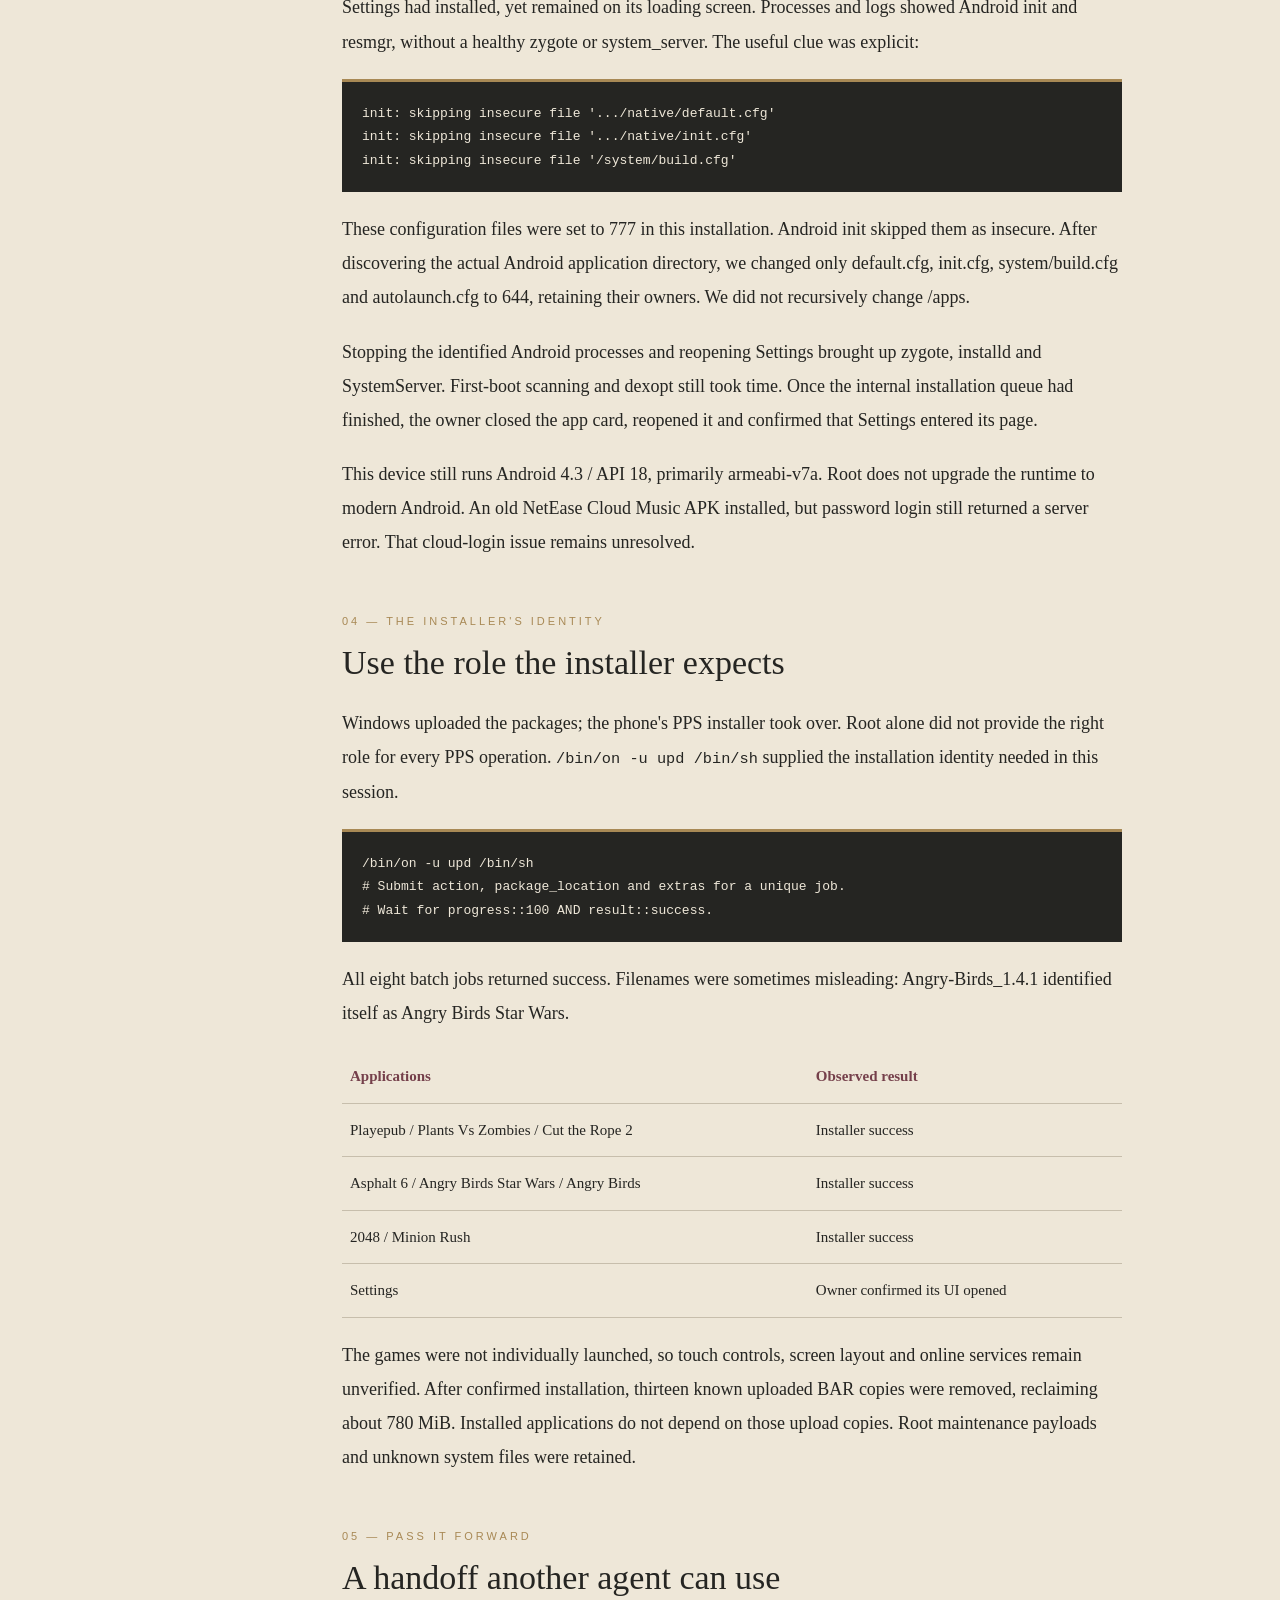
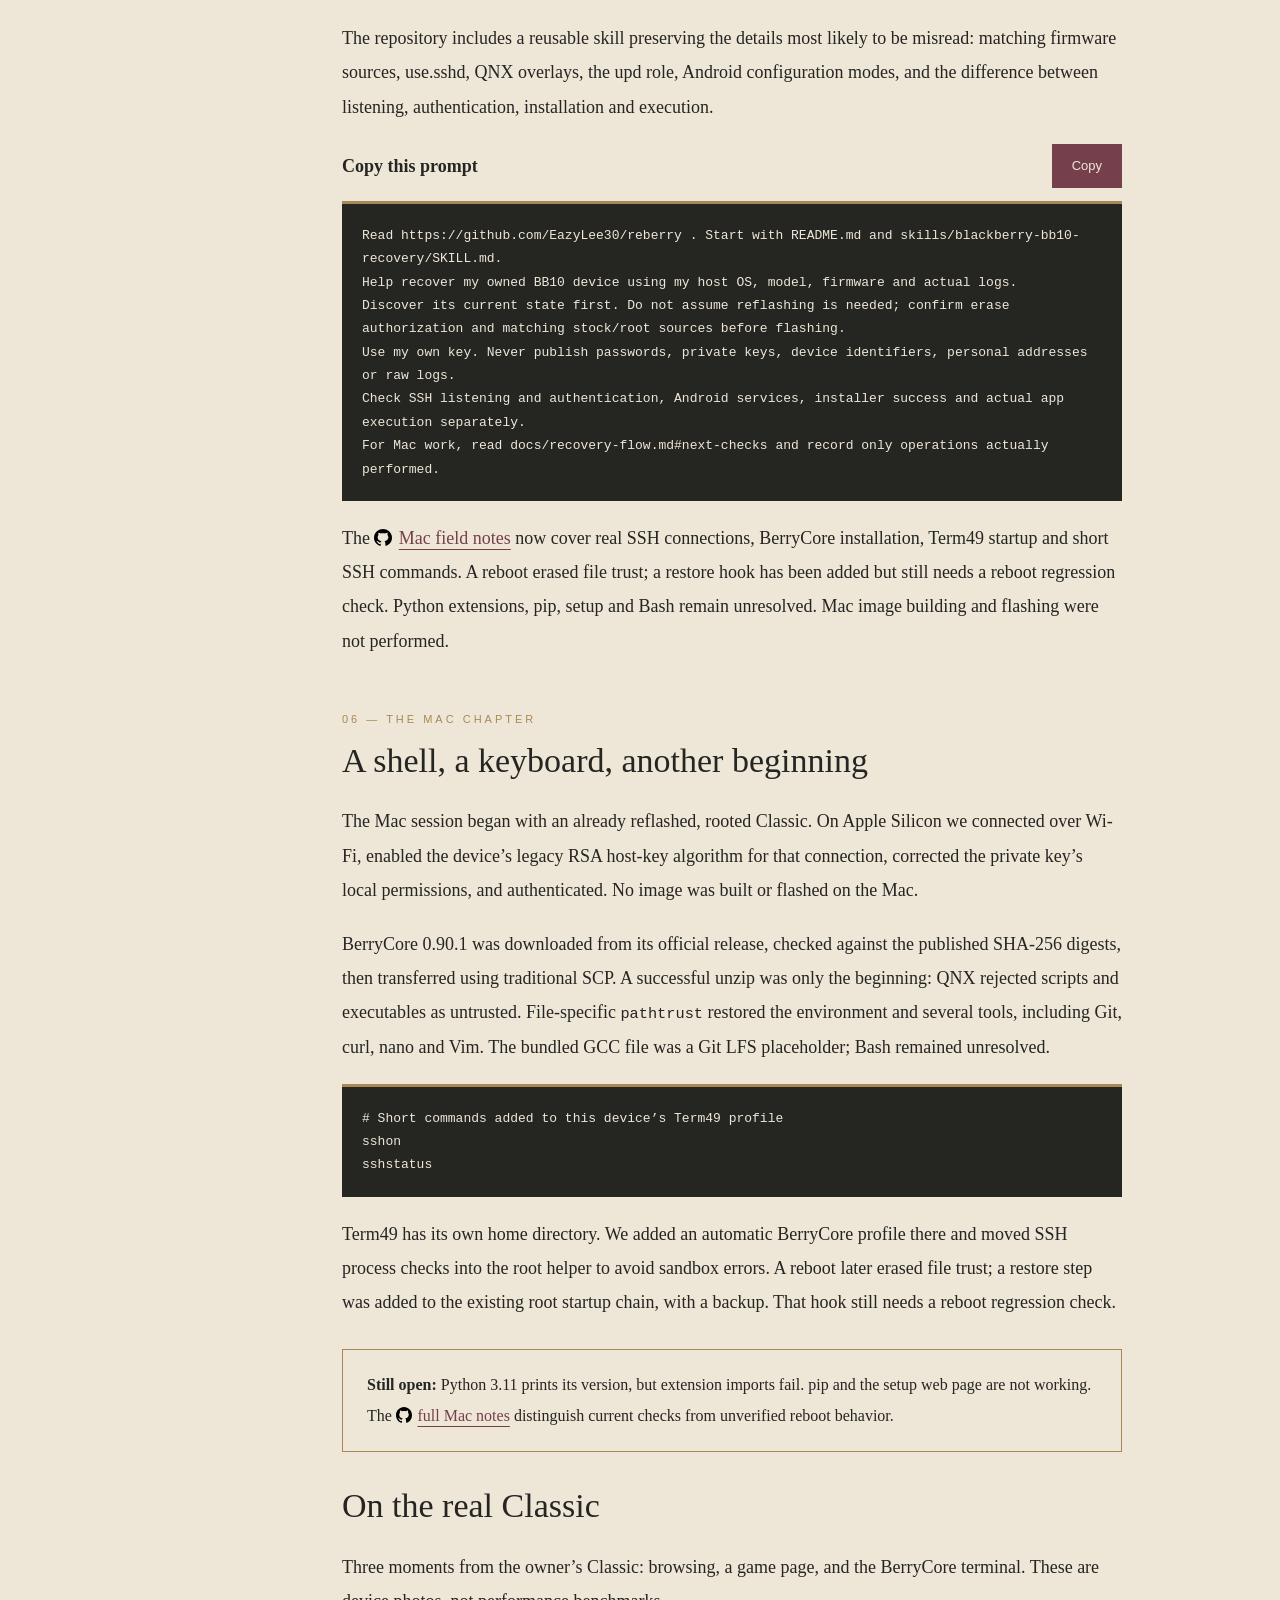
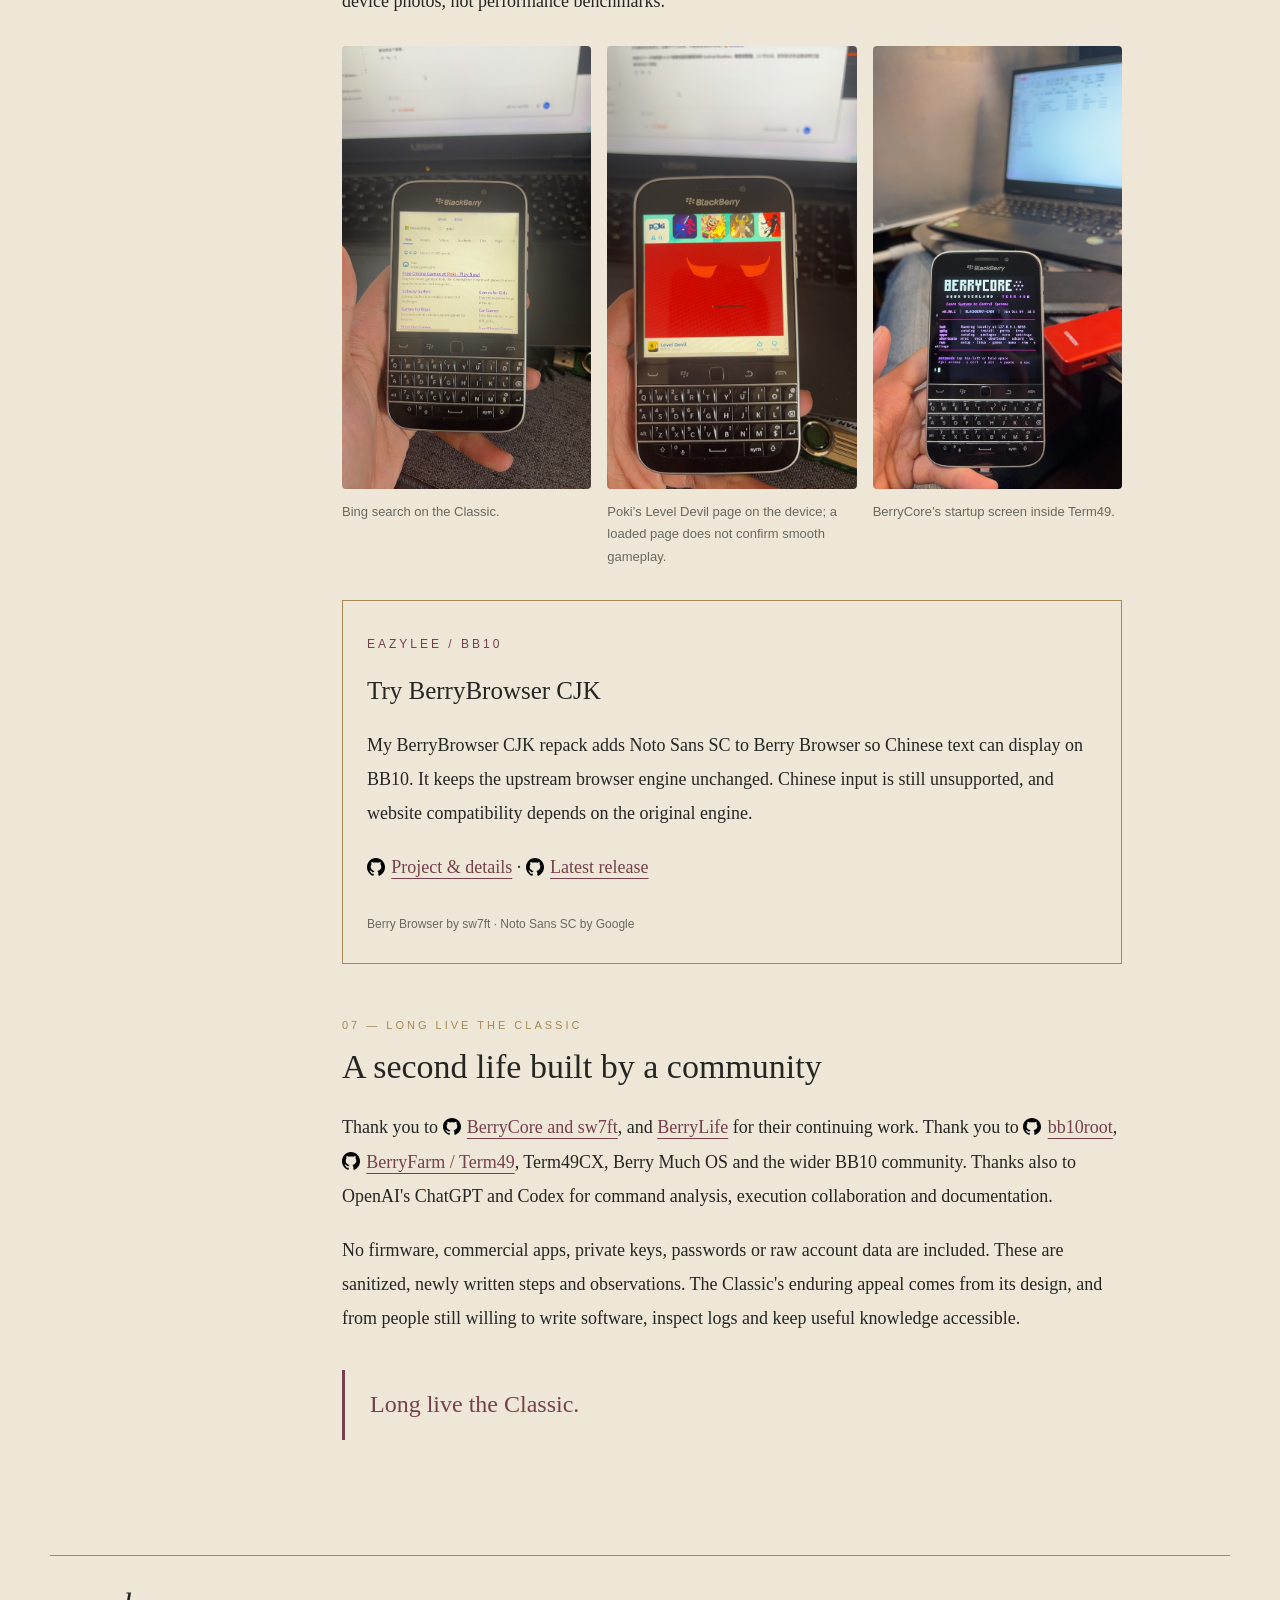
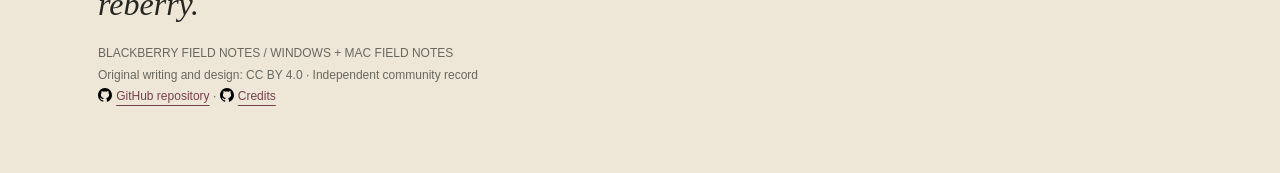
==== commit a4e259d6: "Use official GitHub marks for repository and source links" ====
--- a/site/index.html
+++ b/site/index.html
@@ -1,5 +1,5 @@
 <!doctype html>
-<html lang="en"><head><meta charset="utf-8"><meta name="viewport" content="width=device-width,initial-scale=1"><title>reberry · The keyboard remembers</title><meta name="description" content="BlackBerry Classic revival: Windows recovery, Mac SSH, BerryCore and Term49 field notes."><meta name="theme-color" content="#eee7d8"><link rel="canonical" href="https://eazylee.xyz/reberry/"><link rel="stylesheet" href="style.css?v=20261011-2">
+<html lang="en"><head><meta charset="utf-8"><meta name="viewport" content="width=device-width,initial-scale=1"><title>reberry · The keyboard remembers</title><meta name="description" content="BlackBerry Classic revival: Windows recovery, Mac SSH, BerryCore and Term49 field notes."><meta name="theme-color" content="#eee7d8"><link rel="canonical" href="https://eazylee.xyz/reberry/"><link rel="stylesheet" href="style.css?v=20261011-3">
 <meta property="og:type" content="article">
 <meta property="og:site_name" content="reberry">
 <meta property="og:locale" content="en_US">
@@ -22,8 +22,8 @@
 <link rel="apple-touch-icon" sizes="180x180" href="/reberry/apple-touch-icon.png">
 <link rel="image_src" href="https://eazylee.xyz/reberry/share-square-v2.png">
 </head>
-<body><header><div class="masthead"><a class="wordmark" href="https://github.com/EazyLee30/reberry">reberry.</a><span>THE CLASSIC JOURNAL · ISSUE 01</span><a href="/">Home ↗</a></div><nav aria-label="Language" class="languages"><a href="/reberry/" lang="en">English</a> · <a href="/reberry/zh-CN/" lang="zh-CN">简体中文</a> · <a href="/reberry/zh-TW/" lang="zh-TW">繁體中文</a></nav><div class="cover"><span class="eyebrow">BlackBerry · Windows + Mac field notes · 2026.10.11</span><h1>The keyboard remembers.<br><em>Let Classic answer again.</em></h1><p class="dek">One Q20. A fresh start. Turning firmware, root, SSH and a stubborn Android loading screen into notes the next operator can build on.</p><div class="byline">FIELD NOTES / EazyLee &amp; Codex · DEVICE / BLACKBERRY CLASSIC · READ / 8 MIN</div><img src="share-cover-v1.png" width="1200" height="630" style="display:block;width:100%;height:auto;aspect-ratio:1200 / 630;object-fit:contain" alt="reberry wordmark and an original Classic keyboard illustration on warm paper"></div></header>
-<main><div class="layout"><aside aria-label="Article navigation"><span class="eyebrow">In this issue</span><a href="#begin">01 / The foundation</a><a href="#ssh">02 / Beyond port 22</a><a href="#android">03 / Behind the progress bar</a><a href="#install">04 / The installer role</a><a href="#handoff">05 / Pass it forward</a><a href="#mac">06 / Mac field notes</a><a href="#credits">07 / Community credits</a><p><a href="https://github.com/EazyLee30/reberry">Open repository ↗</a></p></aside><article>
+<body><header><div class="masthead"><a class="wordmark github-link" href="https://github.com/EazyLee30/reberry"><img class="github-icon" src="icons/github-invertocat.svg" width="98" height="96" alt="" aria-hidden="true">reberry.</a><span>THE CLASSIC JOURNAL · ISSUE 01</span><a href="/">Home ↗</a></div><nav aria-label="Language" class="languages"><a href="/reberry/" lang="en">English</a> · <a href="/reberry/zh-CN/" lang="zh-CN">简体中文</a> · <a href="/reberry/zh-TW/" lang="zh-TW">繁體中文</a></nav><div class="cover"><span class="eyebrow">BlackBerry · Windows + Mac field notes · 2026.10.11</span><h1>The keyboard remembers.<br><em>Let Classic answer again.</em></h1><p class="dek">One Q20. A fresh start. Turning firmware, root, SSH and a stubborn Android loading screen into notes the next operator can build on.</p><div class="byline">FIELD NOTES / EazyLee &amp; Codex · DEVICE / BLACKBERRY CLASSIC · READ / 8 MIN</div><img src="share-cover-v1.png" width="1200" height="630" style="display:block;width:100%;height:auto;aspect-ratio:1200 / 630;object-fit:contain" alt="reberry wordmark and an original Classic keyboard illustration on warm paper"></div></header>
+<main><div class="layout"><aside aria-label="Article navigation"><span class="eyebrow">In this issue</span><a href="#begin">01 / The foundation</a><a href="#ssh">02 / Beyond port 22</a><a href="#android">03 / Behind the progress bar</a><a href="#install">04 / The installer role</a><a href="#handoff">05 / Pass it forward</a><a href="#mac">06 / Mac field notes</a><a href="#credits">07 / Community credits</a><p><a href="https://github.com/EazyLee30/reberry" class="github-link"><img class="github-icon" src="icons/github-invertocat.svg" width="98" height="96" alt="" aria-hidden="true">GitHub repository</a></p></aside><article>
 <h2 id="begin"><span class="chapter">01 — THE FOUNDATION</span>A clean beginning</h2><p>The owner obtained the v3 tools and firmware resources through <a href="https://bberrylife.github.io/Pages/V3root.html">BerryLife’s Pre-rooted Autoloaders v3 guide</a>. It provides links to the tools and stock ROM resources, and credits original author Oleksandr. This repository links to that source rather than hosting firmware.</p>
 <p>The Classic keyboard still felt right. Its software no longer did: SSH was unreliable after root, and Android apps lingered on a loading screen. The owner chose a clean reflash without backup. We rebuilt from a known baseline, recording what each step actually proved.</p>
 <p>On Windows, this session used the Z30 STA100-series stock 10.3.3.3216 autoloader compatible with this Classic. Stock came first, followed by the AutoRoot v3 user filesystem built from that exact source, then its matching radio. All three operations completed, and the root update log finished successfully. The root image is not a complete stock firmware package.</p>
@@ -31,14 +31,14 @@
 <p>Reading the downloaded patch and startup script exposed a small but decisive detail: this build checks <code>use.sshd</code>, rather than the <code>use.ssh</code> found in some instructions. Root and SSH markers were enabled before building, and a public key was included in the payload. Private keys stayed on the computer.</p>
 <pre>touch /var/rootdata/use.root
 touch /var/rootdata/use.sshd</pre>
-<p>After reaching the desktop, the owner connected Wi-Fi and enabled Development Mode. Background initialization needed time, but a timer alone could not establish service health. The <a href="https://github.com/EazyLee30/reberry/blob/main/docs/windows-field-notes.md">detailed Windows notes</a> preserve the build commands and sequence.</p>
+<p>After reaching the desktop, the owner connected Wi-Fi and enabled Development Mode. Background initialization needed time, but a timer alone could not establish service health. The <a href="https://github.com/EazyLee30/reberry/blob/main/docs/recovery-flow.md#stage-01" class="github-link"><img class="github-icon" src="icons/github-invertocat.svg" width="98" height="96" alt="" aria-hidden="true">detailed Windows notes</a> preserve the build commands and sequence.</p>
 <h2 id="ssh"><span class="chapter">02 — A SHELL THAT ANSWERS</span>Beyond an open port</h2>
 <p>Development Mode and SSH are separate interfaces. An early BB10 MultiTool connection provided a path that depended on the bridge process staying alive. From Term49, we entered root, launched a separate daemon, and checked both port reachability and actual authentication from Windows.</p>
 <pre>__root
 /usr/sbin/sshd -e -f /var/etc/ssh/sshd_config -h /var/etc/ssh/ssh_host_rsa_key</pre>
 <p>Some failures were typing errors with specific consequences: a trailing slash after the executable caused “Not a directory”; <code>AuthorizedKeyFile</code> was rejected because the setting is <code>AuthorizedKeysFile</code>. Missing host keys required checking the phone's key paths and permissions.</p>
 <p>Key authentication worked before password authentication did. A configuration flag alone could not fix an account-verification mismatch. The successful password branch used an original OpenSSH 7.1p2 executable extracted from BerryCore, with QNX account overlays and path trust handling. The complete BerryCore environment was not installed first.</p>
-<div class="note"><strong>The cost of legacy compatibility.</strong> Traditional DES crypt authenticated in this build; MD5 attempts did not. DES considers only the first eight password bytes and offers weak protection. Prefer your own key and keep legacy root SSH off the public internet. The <a href="https://github.com/EazyLee30/reberry/blob/main/skills/blackberry-bb10-recovery/references/password-ssh.md">password reference</a> documents the reconstruction and its limits.</div>
+<div class="note"><strong>The cost of legacy compatibility.</strong> Traditional DES crypt authenticated in this build; MD5 attempts did not. DES considers only the first eight password bytes and offers weak protection. Prefer your own key and keep legacy root SSH off the public internet. The <a href="https://github.com/EazyLee30/reberry/blob/main/skills/blackberry-bb10-recovery/references/password-ssh.md" class="github-link"><img class="github-icon" src="icons/github-invertocat.svg" width="98" height="96" alt="" aria-hidden="true">password reference</a> documents the reconstruction and its limits.</div>
 <h2 id="android"><span class="chapter">03 — BEHIND THE PROGRESS BAR</span>Configuration the runtime refused</h2>
 <p>Settings had installed, yet remained on its loading screen. Processes and logs showed Android init and resmgr, without a healthy zygote or system_server. The useful clue was explicit:</p>
 <pre>init: skipping insecure file '.../native/default.cfg'
@@ -63,12 +63,12 @@
 Discover its current state first. Do not assume reflashing is needed; confirm erase authorization and matching stock/root sources before flashing.
 Use my own key. Never publish passwords, private keys, device identifiers, personal addresses or raw logs.
 Check SSH listening and authentication, Android services, installer success and actual app execution separately.
-For Mac work, read docs/mac-handoff.md and record only operations actually performed.</pre>
-<p>The <a href="https://github.com/EazyLee30/reberry/blob/main/docs/mac-field-notes.md">Mac field notes</a> now cover real SSH connections, BerryCore installation, Term49 startup and short SSH commands. A reboot erased file trust; a restore hook has been added but still needs a reboot regression check. Python extensions, pip, setup and Bash remain unresolved. Mac image building and flashing were not performed.</p>
+For Mac work, read docs/recovery-flow.md#next-checks and record only operations actually performed.</pre>
+<p>The <a href="https://github.com/EazyLee30/reberry/blob/main/docs/recovery-flow.md#stage-07" class="github-link"><img class="github-icon" src="icons/github-invertocat.svg" width="98" height="96" alt="" aria-hidden="true">Mac field notes</a> now cover real SSH connections, BerryCore installation, Term49 startup and short SSH commands. A reboot erased file trust; a restore hook has been added but still needs a reboot regression check. Python extensions, pip, setup and Bash remain unresolved. Mac image building and flashing were not performed.</p>
 <h2 id="mac"><span class="chapter">06 — THE MAC CHAPTER</span>A shell, a keyboard, another beginning</h2><p>The Mac session began with an already reflashed, rooted Classic. On Apple Silicon we connected over Wi-Fi, enabled the device’s legacy RSA host-key algorithm for that connection, corrected the private key’s local permissions, and authenticated. No image was built or flashed on the Mac.</p><p>BerryCore 0.90.1 was downloaded from its official release, checked against the published SHA-256 digests, then transferred using traditional SCP. A successful unzip was only the beginning: QNX rejected scripts and executables as untrusted. File-specific <code>pathtrust</code> restored the environment and several tools, including Git, curl, nano and Vim. The bundled GCC file was a Git LFS placeholder; Bash remained unresolved.</p><pre># Short commands added to this device’s Term49 profile
 sshon
-sshstatus</pre><p>Term49 has its own home directory. We added an automatic BerryCore profile there and moved SSH process checks into the root helper to avoid sandbox errors. A reboot later erased file trust; a restore step was added to the existing root startup chain, with a backup. That hook still needs a reboot regression check.</p><div class="note"><strong>Still open:</strong> Python 3.11 prints its version, but extension imports fail. pip and the setup web page are not working. The <a href="https://github.com/EazyLee30/reberry/blob/main/docs/mac-field-notes.md">full Mac notes</a> distinguish current checks from unverified reboot behavior.</div>
-<section class="device-journal" id="device-photos"><h2>On the real Classic</h2><p>Three moments from the owner’s Classic: browsing, a game page, and the BerryCore terminal. These are device photos, not performance benchmarks.</p><div class="photo-grid"><figure><a href="photos/classic-browser.jpg"><img src="photos/classic-browser.jpg" width="665" height="1182" loading="lazy" decoding="async" alt="Bing search on the Classic."></a><figcaption>Bing search on the Classic.</figcaption></figure><figure><a href="photos/classic-poki.jpg"><img src="photos/classic-poki.jpg" width="665" height="1182" loading="lazy" decoding="async" alt="Poki’s Level Devil page on the device; a loaded page does not confirm smooth gameplay."></a><figcaption>Poki’s Level Devil page on the device; a loaded page does not confirm smooth gameplay.</figcaption></figure><figure><a href="photos/classic-berrycore.jpg"><img src="photos/classic-berrycore.jpg" width="665" height="1182" loading="lazy" decoding="async" alt="BerryCore’s startup screen inside Term49."></a><figcaption>BerryCore’s startup screen inside Term49.</figcaption></figure></div><div class="browser-feature"><span class="eyebrow">EazyLee / BB10</span><h3>Try BerryBrowser CJK</h3><p>My BerryBrowser CJK repack adds Noto Sans SC to Berry Browser so Chinese text can display on BB10. It keeps the upstream browser engine unchanged. Chinese input is still unsupported, and website compatibility depends on the original engine.</p><p><a href="https://github.com/EazyLee30/berrybrowser-cjk">Project & details ↗</a> · <a href="https://github.com/EazyLee30/berrybrowser-cjk/releases/latest">Latest release ↗</a></p><small>Berry Browser by sw7ft · Noto Sans SC by Google</small></div></section>
+sshstatus</pre><p>Term49 has its own home directory. We added an automatic BerryCore profile there and moved SSH process checks into the root helper to avoid sandbox errors. A reboot later erased file trust; a restore step was added to the existing root startup chain, with a backup. That hook still needs a reboot regression check.</p><div class="note"><strong>Still open:</strong> Python 3.11 prints its version, but extension imports fail. pip and the setup web page are not working. The <a href="https://github.com/EazyLee30/reberry/blob/main/docs/recovery-flow.md#stage-07" class="github-link"><img class="github-icon" src="icons/github-invertocat.svg" width="98" height="96" alt="" aria-hidden="true">full Mac notes</a> distinguish current checks from unverified reboot behavior.</div>
+<section class="device-journal" id="device-photos"><h2>On the real Classic</h2><p>Three moments from the owner’s Classic: browsing, a game page, and the BerryCore terminal. These are device photos, not performance benchmarks.</p><div class="photo-grid"><figure><a href="photos/classic-browser.jpg"><img src="photos/classic-browser.jpg" width="665" height="1182" loading="lazy" decoding="async" alt="Bing search on the Classic."></a><figcaption>Bing search on the Classic.</figcaption></figure><figure><a href="photos/classic-poki.jpg"><img src="photos/classic-poki.jpg" width="665" height="1182" loading="lazy" decoding="async" alt="Poki’s Level Devil page on the device; a loaded page does not confirm smooth gameplay."></a><figcaption>Poki’s Level Devil page on the device; a loaded page does not confirm smooth gameplay.</figcaption></figure><figure><a href="photos/classic-berrycore.jpg"><img src="photos/classic-berrycore.jpg" width="665" height="1182" loading="lazy" decoding="async" alt="BerryCore’s startup screen inside Term49."></a><figcaption>BerryCore’s startup screen inside Term49.</figcaption></figure></div><div class="browser-feature"><span class="eyebrow">EazyLee / BB10</span><h3>Try BerryBrowser CJK</h3><p>My BerryBrowser CJK repack adds Noto Sans SC to Berry Browser so Chinese text can display on BB10. It keeps the upstream browser engine unchanged. Chinese input is still unsupported, and website compatibility depends on the original engine.</p><p><a href="https://github.com/EazyLee30/berrybrowser-cjk" class="github-link"><img class="github-icon" src="icons/github-invertocat.svg" width="98" height="96" alt="" aria-hidden="true">Project & details</a> · <a href="https://github.com/EazyLee30/berrybrowser-cjk/releases/latest" class="github-link"><img class="github-icon" src="icons/github-invertocat.svg" width="98" height="96" alt="" aria-hidden="true">Latest release</a></p><small>Berry Browser by sw7ft · Noto Sans SC by Google</small></div></section>
 <h2 id="credits"><span class="chapter">07 — LONG LIVE THE CLASSIC</span>A second life built by a community</h2>
-<p>Thank you to <a href="https://github.com/sw7ft/BerryCore">BerryCore and sw7ft</a>, and <a href="https://bberrylife.github.io/">BerryLife</a> for their continuing work. Thank you to <a href="https://github.com/bb10root">bb10root</a>, <a href="https://github.com/BerryFarm/Term49">BerryFarm / Term49</a>, Term49CX, Berry Much OS and the wider BB10 community. Thanks also to OpenAI's ChatGPT and Codex for command analysis, execution collaboration and documentation.</p>
-<p>No firmware, commercial apps, private keys, passwords or raw account data are included. These are sanitized, newly written steps and observations. The Classic's enduring appeal comes from its design, and from people still willing to write software, inspect logs and keep useful knowledge accessible.</p><blockquote>Long live the Classic.</blockquote></article></div></main><footer><span class="footer-title">reberry.</span><p>BLACKBERRY FIELD NOTES / WINDOWS + MAC FIELD NOTES<br>Original writing and design: CC BY 4.0 · Independent community record<br><a href="https://github.com/EazyLee30/reberry">Repository</a> · <a href="https://github.com/EazyLee30/reberry/blob/main/docs/credits.md">Credits</a></p></footer><script>document.getElementById('copy').addEventListener('click',async function(){try{await navigator.clipboard.writeText(document.getElementById('prompt').textContent);this.textContent='Copied';}catch(e){this.textContent='Select text to copy';}});</script></body></html>
+<p>Thank you to <a href="https://github.com/sw7ft/BerryCore" class="github-link"><img class="github-icon" src="icons/github-invertocat.svg" width="98" height="96" alt="" aria-hidden="true">BerryCore and sw7ft</a>, and <a href="https://bberrylife.github.io/">BerryLife</a> for their continuing work. Thank you to <a href="https://github.com/bb10root" class="github-link"><img class="github-icon" src="icons/github-invertocat.svg" width="98" height="96" alt="" aria-hidden="true">bb10root</a>, <a href="https://github.com/BerryFarm/Term49" class="github-link"><img class="github-icon" src="icons/github-invertocat.svg" width="98" height="96" alt="" aria-hidden="true">BerryFarm / Term49</a>, Term49CX, Berry Much OS and the wider BB10 community. Thanks also to OpenAI's ChatGPT and Codex for command analysis, execution collaboration and documentation.</p>
+<p>No firmware, commercial apps, private keys, passwords or raw account data are included. These are sanitized, newly written steps and observations. The Classic's enduring appeal comes from its design, and from people still willing to write software, inspect logs and keep useful knowledge accessible.</p><blockquote>Long live the Classic.</blockquote></article></div></main><footer><span class="footer-title">reberry.</span><p>BLACKBERRY FIELD NOTES / WINDOWS + MAC FIELD NOTES<br>Original writing and design: CC BY 4.0 · Independent community record<br><a href="https://github.com/EazyLee30/reberry" class="github-link"><img class="github-icon" src="icons/github-invertocat.svg" width="98" height="96" alt="" aria-hidden="true">GitHub repository</a> · <a href="https://github.com/EazyLee30/reberry/blob/main/docs/credits.md" class="github-link"><img class="github-icon" src="icons/github-invertocat.svg" width="98" height="96" alt="" aria-hidden="true">Credits</a></p></footer><script>document.getElementById('copy').addEventListener('click',async function(){try{await navigator.clipboard.writeText(document.getElementById('prompt').textContent);this.textContent='Copied';}catch(e){this.textContent='Select text to copy';}});</script></body></html>
--- a/site/style.css
+++ b/site/style.css
@@ -12,3 +12,6 @@
 
 /* Device photographs retain their original proportions. */
 .photo-grid{display:grid;grid-template-columns:repeat(3,minmax(0,1fr));gap:16px;margin:28px 0}.photo-grid figure{margin:0;min-width:0}.photo-grid img{display:block;width:100%;height:auto;aspect-ratio:665 / 1182;border-radius:4px}.photo-grid figcaption{font:13px/1.7 Arial,sans-serif;color:var(--muted);margin-top:12px}.browser-feature{padding:24px;border:1px solid var(--brass);margin:32px 0}.browser-feature h3{font-size:25px;font-weight:400;line-height:1.4;margin:14px 0}.browser-feature small{font:12px/1.6 Arial,sans-serif;color:var(--muted)}@media(max-width:600px){.photo-grid{grid-template-columns:1fr;gap:28px}.photo-grid figure{max-width:340px;margin-inline:auto}.browser-feature{padding:18px}}
+
+/* Official GitHub mark, kept black and at its original proportions. */
+a .github-icon{display:inline-block;width:1em;height:auto;max-width:none;vertical-align:-.12em;margin:0 .35em 0 0;aspect-ratio:98 / 96;object-fit:contain}.wordmark .github-icon{width:18px;vertical-align:0;margin-right:8px}.github-link{overflow-wrap:anywhere}aside a.github-link{min-height:44px}footer .github-icon{width:14px}
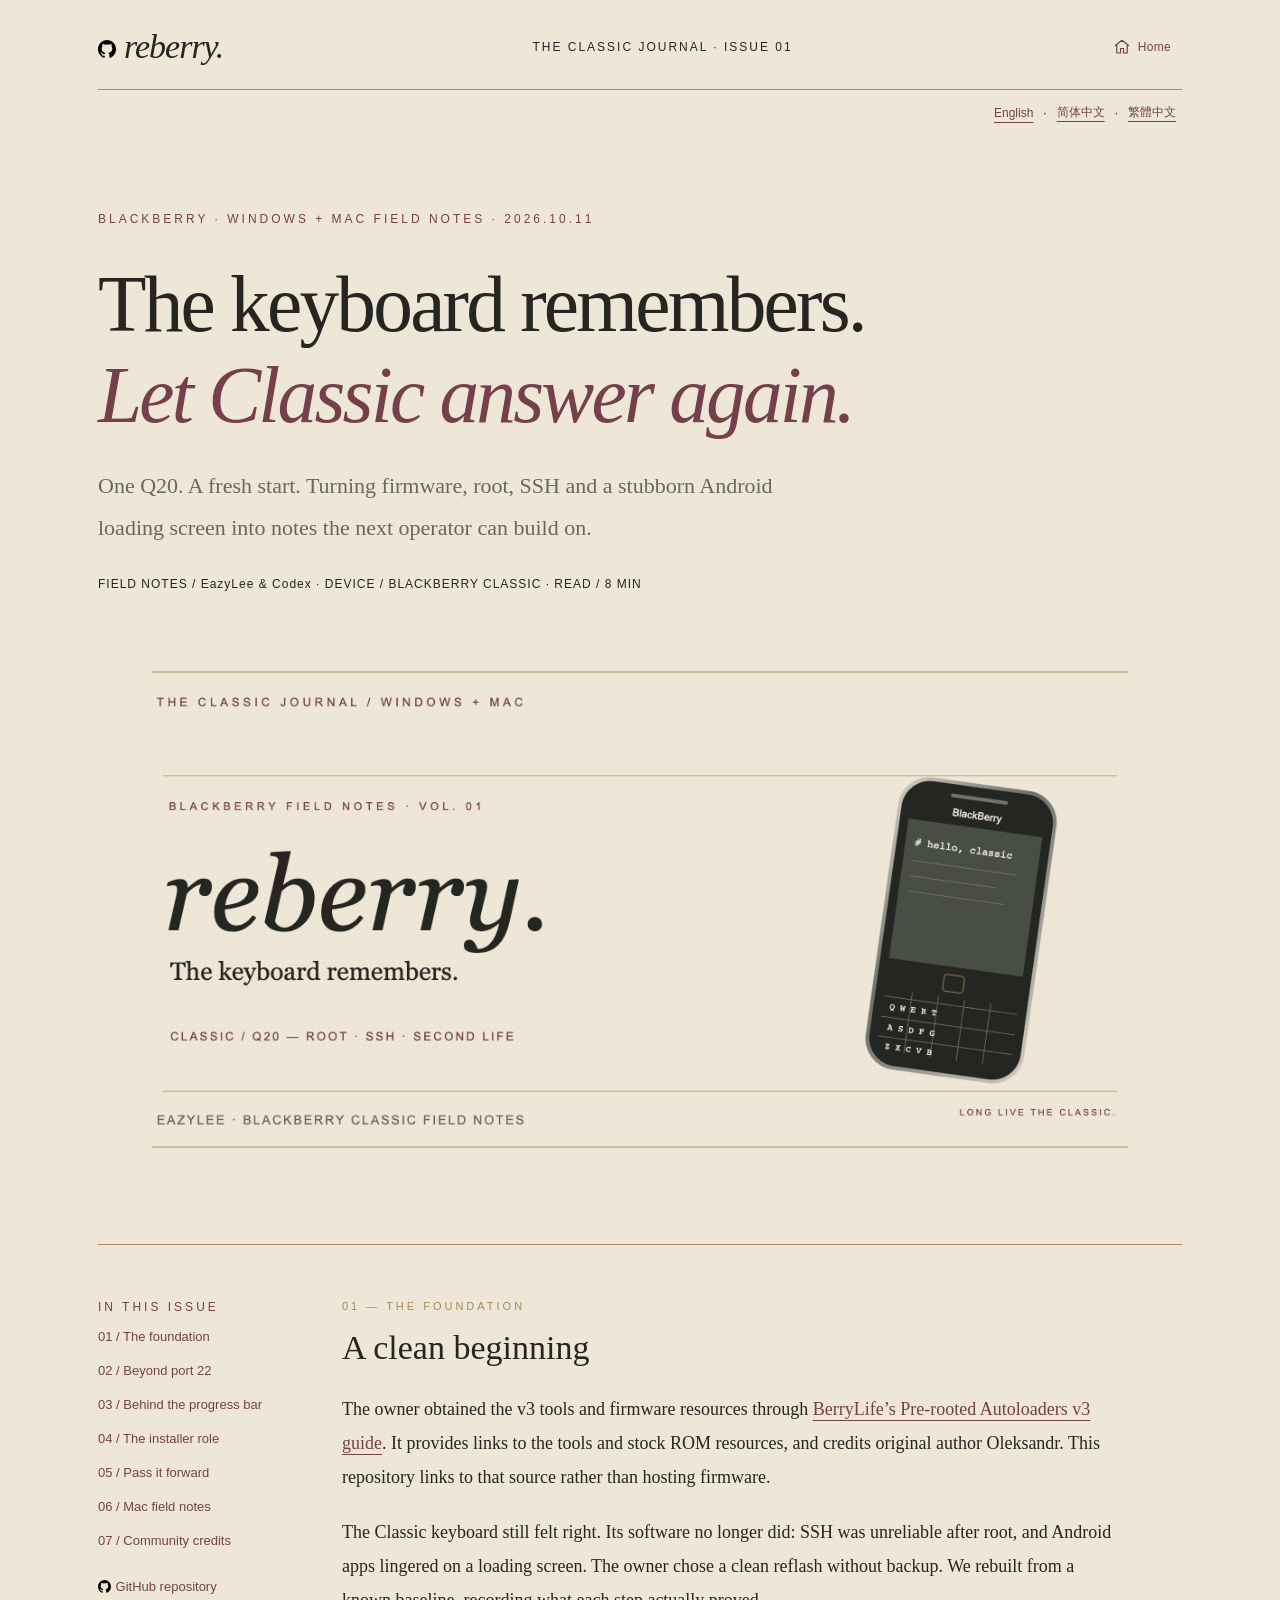
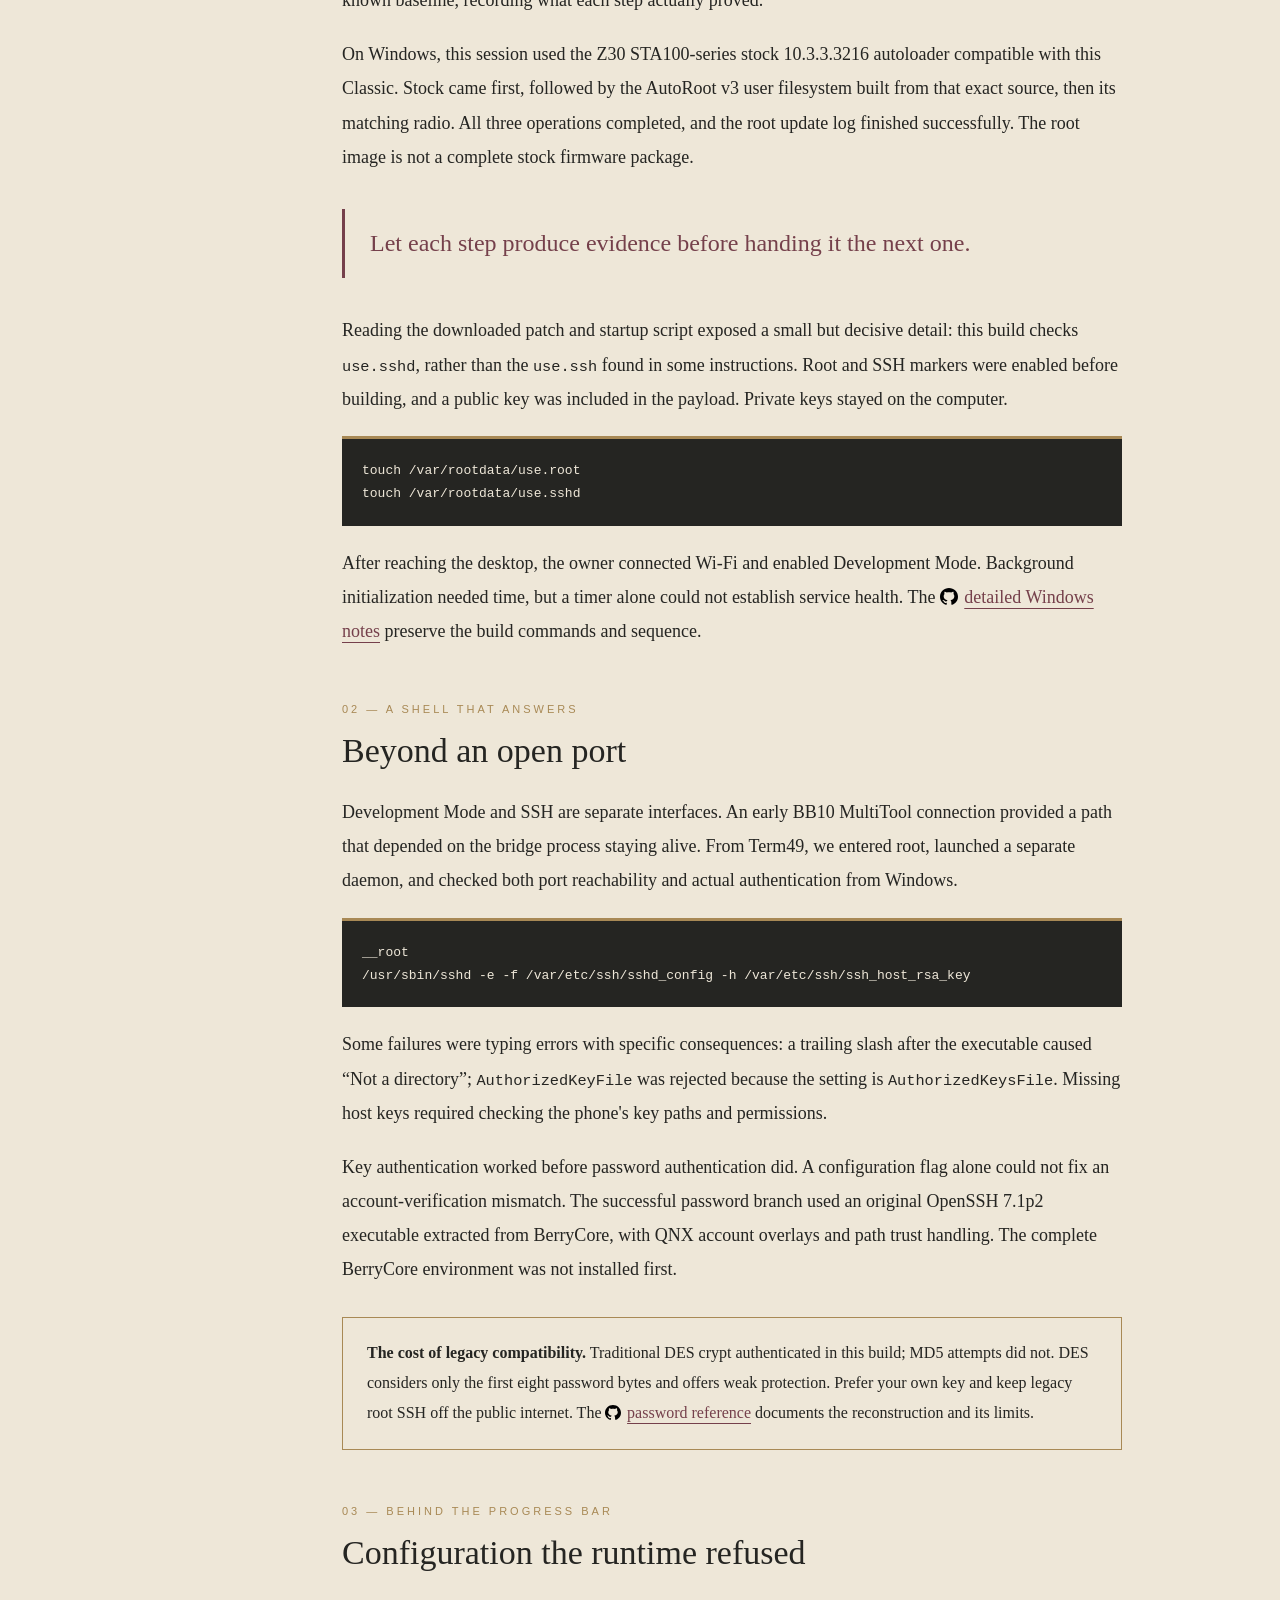
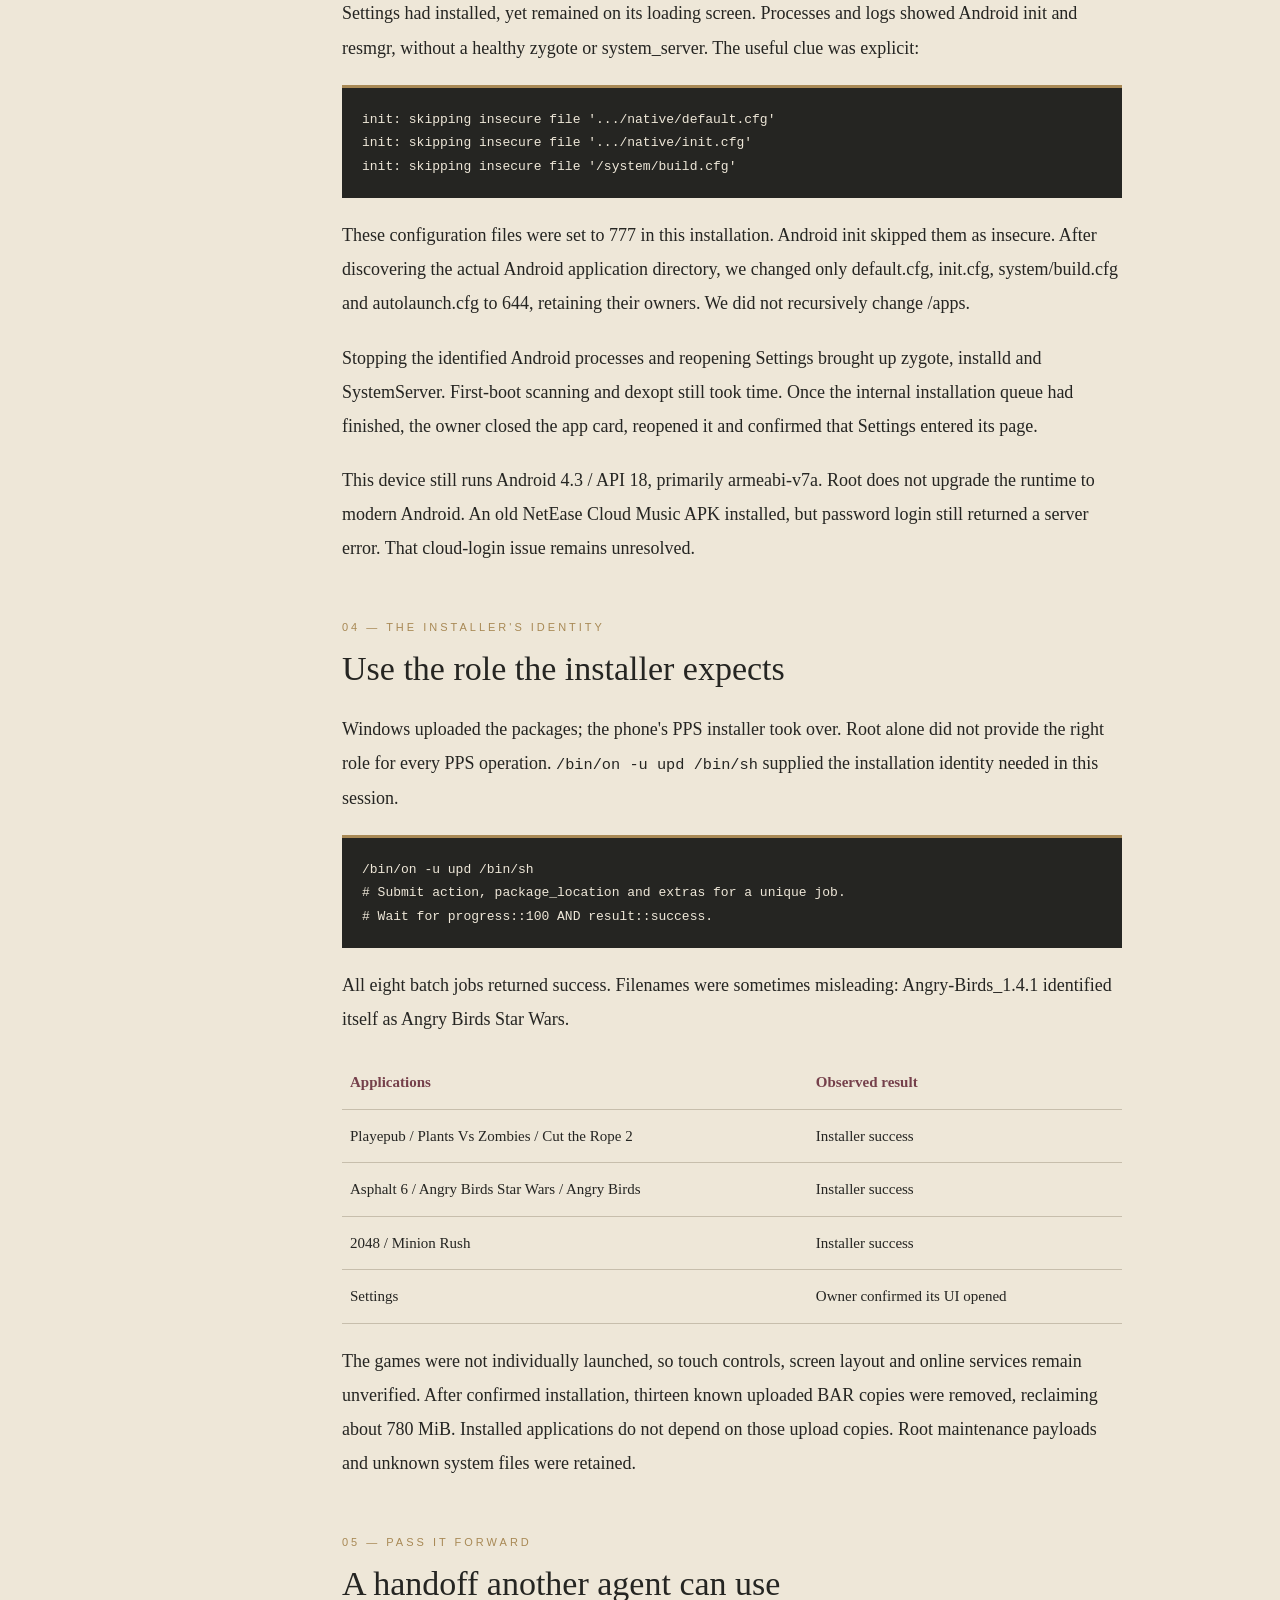
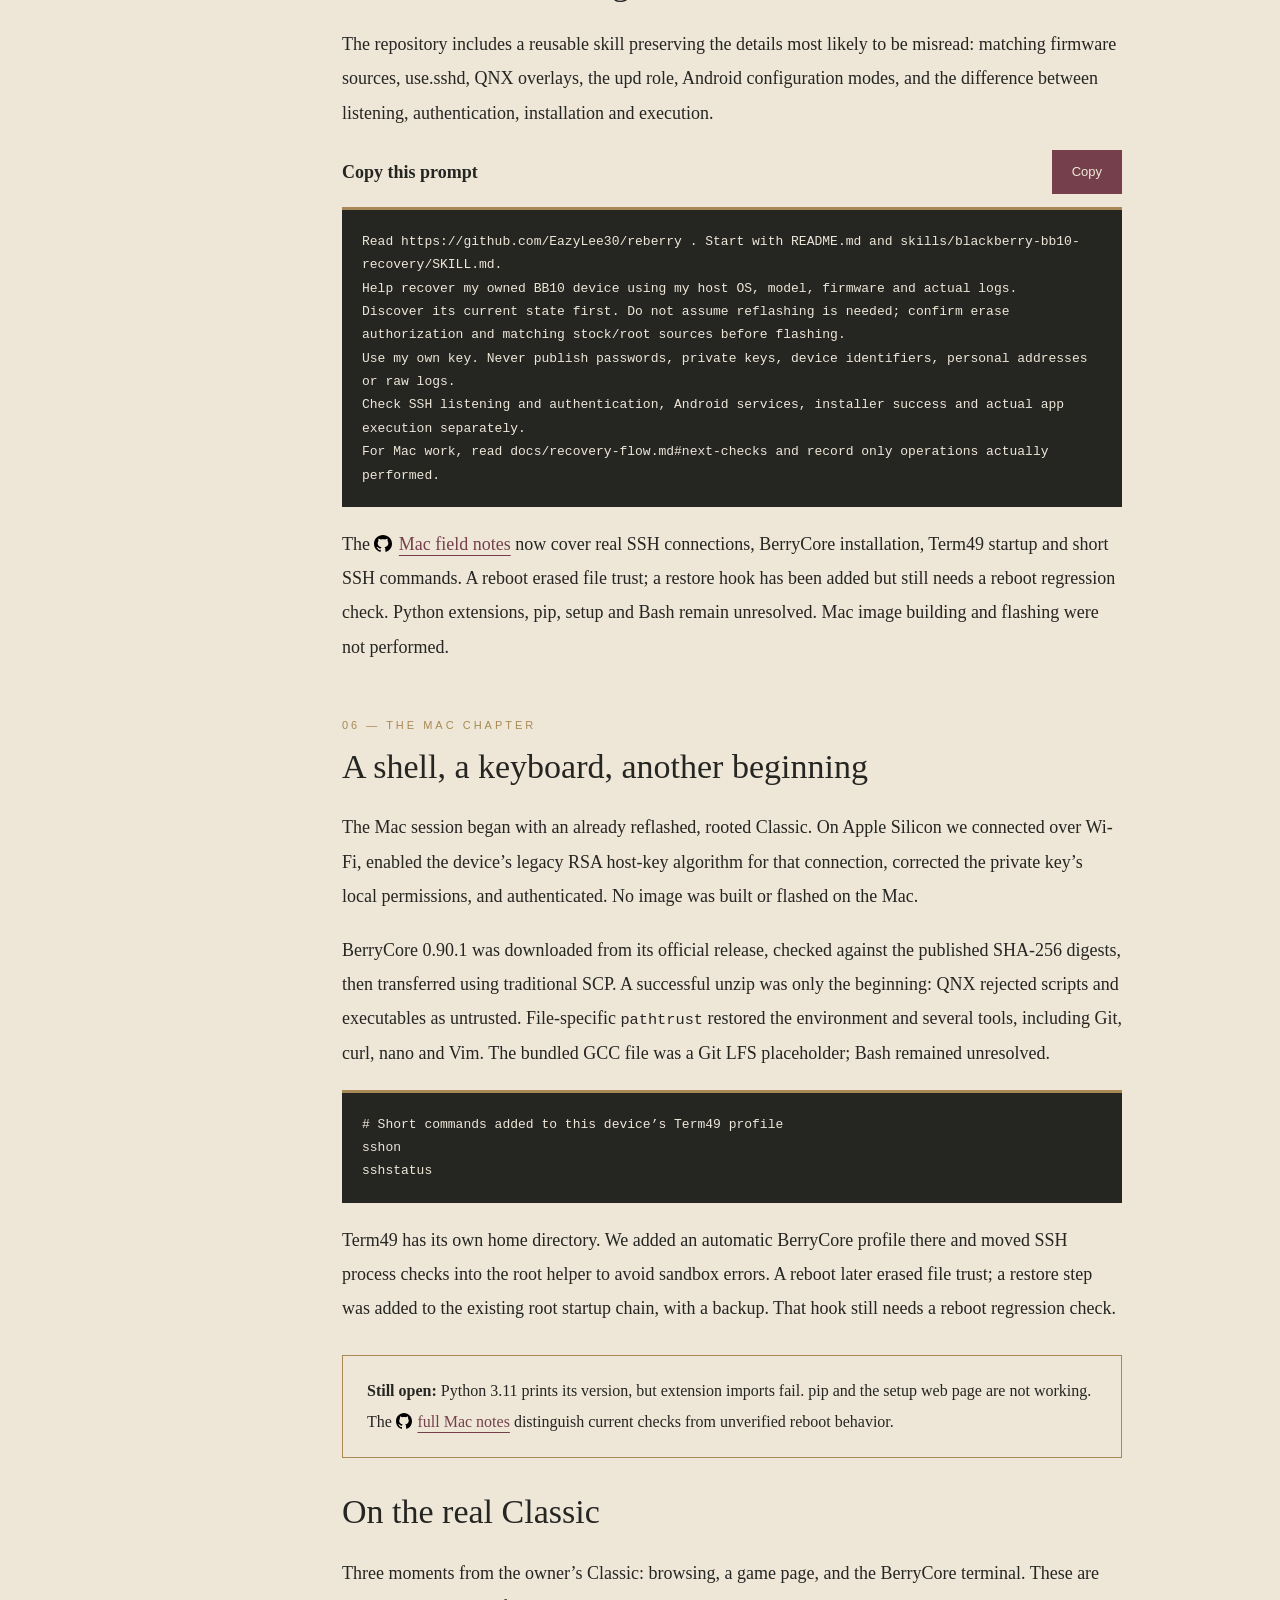
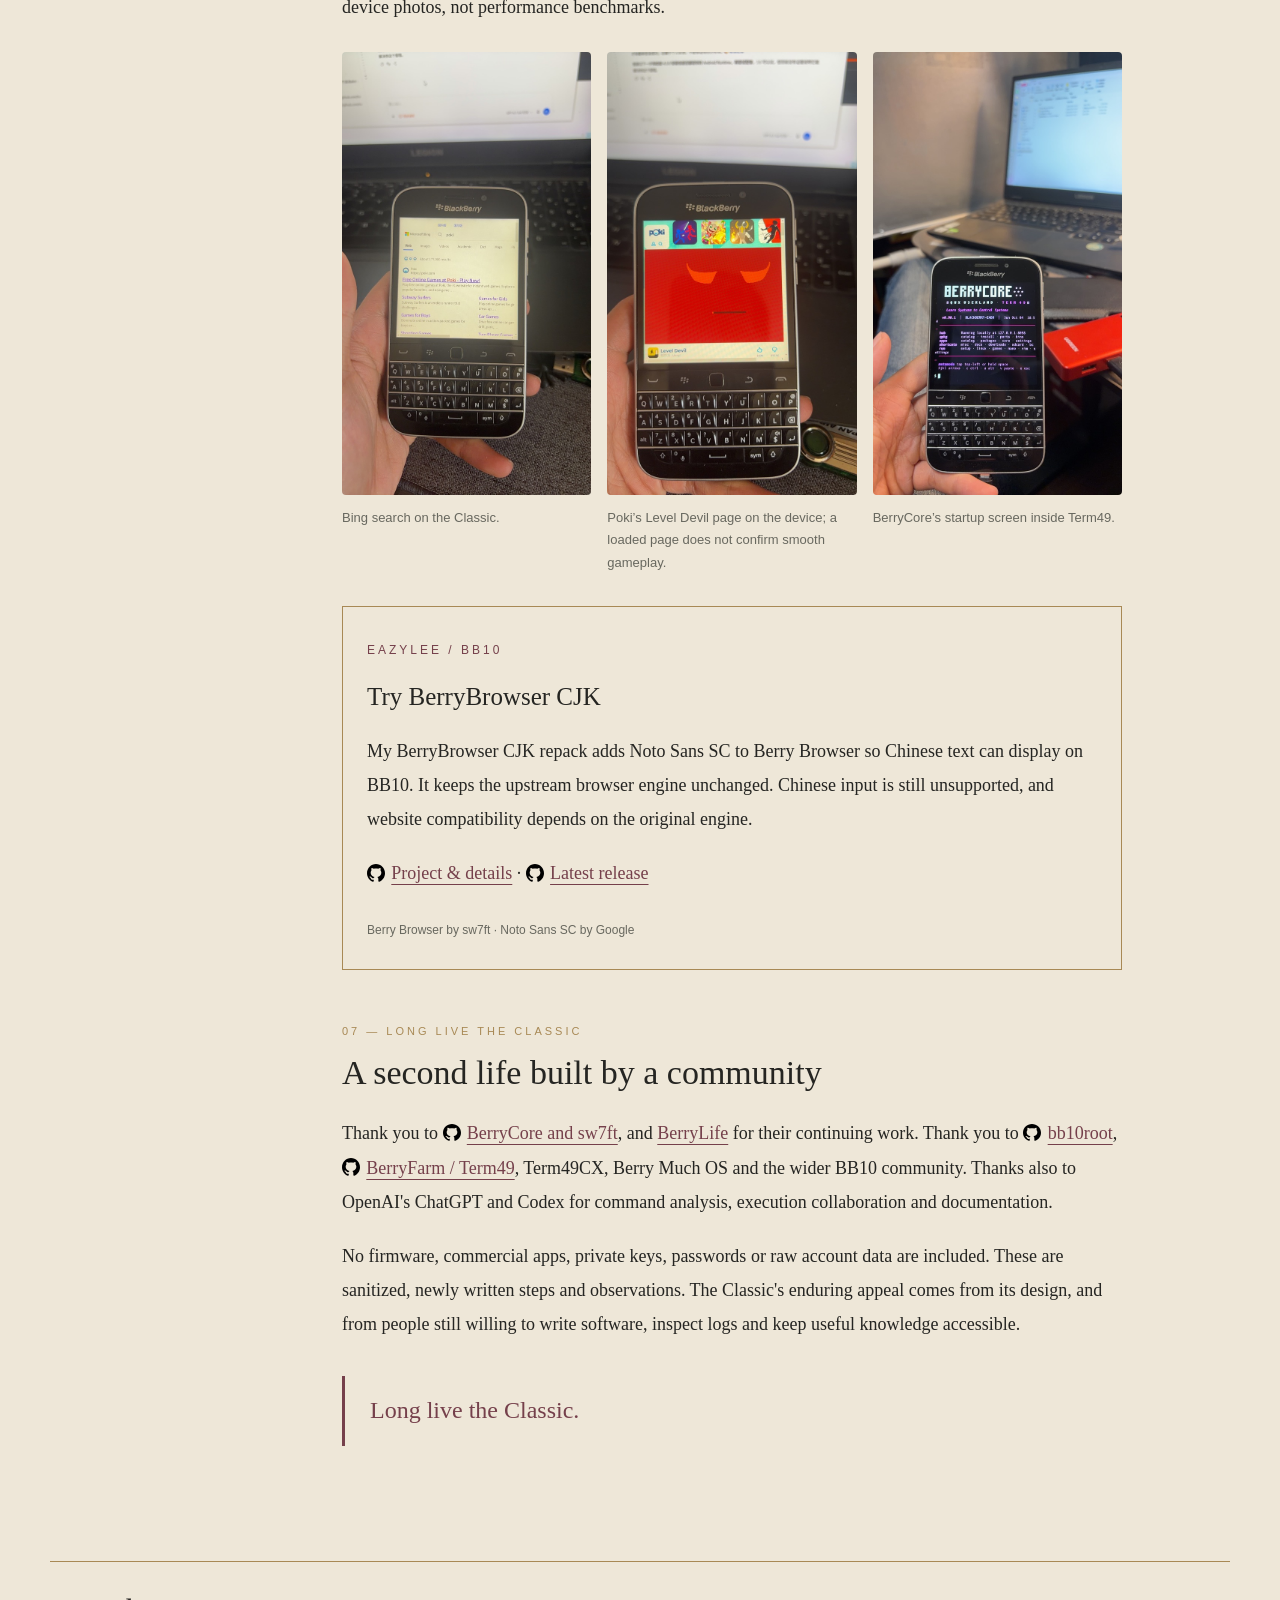
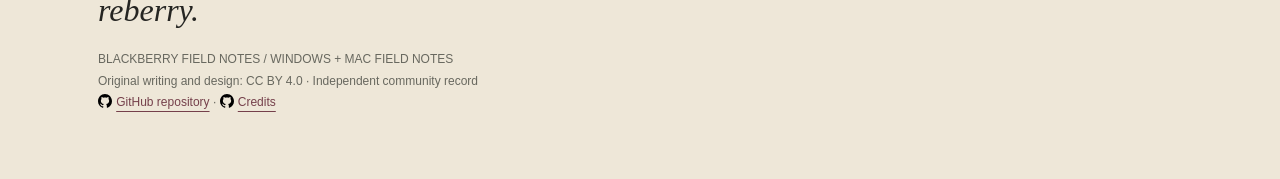
==== commit 93a533c1: "Replace Home arrow with a clear house icon and accessible navigation" ====
--- a/site/index.html
+++ b/site/index.html
@@ -1,5 +1,5 @@
 <!doctype html>
-<html lang="en"><head><meta charset="utf-8"><meta name="viewport" content="width=device-width,initial-scale=1"><title>reberry · The keyboard remembers</title><meta name="description" content="BlackBerry Classic revival: Windows recovery, Mac SSH, BerryCore and Term49 field notes."><meta name="theme-color" content="#eee7d8"><link rel="canonical" href="https://eazylee.xyz/reberry/"><link rel="stylesheet" href="style.css?v=20261011-3">
+<html lang="en"><head><meta charset="utf-8"><meta name="viewport" content="width=device-width,initial-scale=1"><title>reberry · The keyboard remembers</title><meta name="description" content="BlackBerry Classic revival: Windows recovery, Mac SSH, BerryCore and Term49 field notes."><meta name="theme-color" content="#eee7d8"><link rel="canonical" href="https://eazylee.xyz/reberry/"><link rel="stylesheet" href="style.css?v=20261011-4">
 <meta property="og:type" content="article">
 <meta property="og:site_name" content="reberry">
 <meta property="og:locale" content="en_US">
@@ -22,7 +22,7 @@
 <link rel="apple-touch-icon" sizes="180x180" href="/reberry/apple-touch-icon.png">
 <link rel="image_src" href="https://eazylee.xyz/reberry/share-square-v2.png">
 </head>
-<body><header><div class="masthead"><a class="wordmark github-link" href="https://github.com/EazyLee30/reberry"><img class="github-icon" src="icons/github-invertocat.svg" width="98" height="96" alt="" aria-hidden="true">reberry.</a><span>THE CLASSIC JOURNAL · ISSUE 01</span><a href="/">Home ↗</a></div><nav aria-label="Language" class="languages"><a href="/reberry/" lang="en">English</a> · <a href="/reberry/zh-CN/" lang="zh-CN">简体中文</a> · <a href="/reberry/zh-TW/" lang="zh-TW">繁體中文</a></nav><div class="cover"><span class="eyebrow">BlackBerry · Windows + Mac field notes · 2026.10.11</span><h1>The keyboard remembers.<br><em>Let Classic answer again.</em></h1><p class="dek">One Q20. A fresh start. Turning firmware, root, SSH and a stubborn Android loading screen into notes the next operator can build on.</p><div class="byline">FIELD NOTES / EazyLee &amp; Codex · DEVICE / BLACKBERRY CLASSIC · READ / 8 MIN</div><img src="share-cover-v1.png" width="1200" height="630" style="display:block;width:100%;height:auto;aspect-ratio:1200 / 630;object-fit:contain" alt="reberry wordmark and an original Classic keyboard illustration on warm paper"></div></header>
+<body><header><div class="masthead"><a class="wordmark github-link" href="https://github.com/EazyLee30/reberry"><img class="github-icon" src="icons/github-invertocat.svg" width="98" height="96" alt="" aria-hidden="true">reberry.</a><span>THE CLASSIC JOURNAL · ISSUE 01</span><a class="home-link" href="/" aria-label="Return to EazyLee’s blog"><svg class="home-icon" width="18" height="18" viewBox="0 0 24 24" fill="none" stroke="currentColor" stroke-width="1.6" stroke-linecap="round" stroke-linejoin="round" aria-hidden="true" focusable="false"><path d="m3 10 9-7 9 7M5 9v11h5v-6h4v6h5V9"/></svg><span>Home</span></a></div><nav aria-label="Language" class="languages"><a href="/reberry/" lang="en">English</a> · <a href="/reberry/zh-CN/" lang="zh-CN">简体中文</a> · <a href="/reberry/zh-TW/" lang="zh-TW">繁體中文</a></nav><div class="cover"><span class="eyebrow">BlackBerry · Windows + Mac field notes · 2026.10.11</span><h1>The keyboard remembers.<br><em>Let Classic answer again.</em></h1><p class="dek">One Q20. A fresh start. Turning firmware, root, SSH and a stubborn Android loading screen into notes the next operator can build on.</p><div class="byline">FIELD NOTES / EazyLee &amp; Codex · DEVICE / BLACKBERRY CLASSIC · READ / 8 MIN</div><img src="share-cover-v1.png" width="1200" height="630" style="display:block;width:100%;height:auto;aspect-ratio:1200 / 630;object-fit:contain" alt="reberry wordmark and an original Classic keyboard illustration on warm paper"></div></header>
 <main><div class="layout"><aside aria-label="Article navigation"><span class="eyebrow">In this issue</span><a href="#begin">01 / The foundation</a><a href="#ssh">02 / Beyond port 22</a><a href="#android">03 / Behind the progress bar</a><a href="#install">04 / The installer role</a><a href="#handoff">05 / Pass it forward</a><a href="#mac">06 / Mac field notes</a><a href="#credits">07 / Community credits</a><p><a href="https://github.com/EazyLee30/reberry" class="github-link"><img class="github-icon" src="icons/github-invertocat.svg" width="98" height="96" alt="" aria-hidden="true">GitHub repository</a></p></aside><article>
 <h2 id="begin"><span class="chapter">01 — THE FOUNDATION</span>A clean beginning</h2><p>The owner obtained the v3 tools and firmware resources through <a href="https://bberrylife.github.io/Pages/V3root.html">BerryLife’s Pre-rooted Autoloaders v3 guide</a>. It provides links to the tools and stock ROM resources, and credits original author Oleksandr. This repository links to that source rather than hosting firmware.</p>
 <p>The Classic keyboard still felt right. Its software no longer did: SSH was unreliable after root, and Android apps lingered on a loading screen. The owner chose a clean reflash without backup. We rebuilt from a known baseline, recording what each step actually proved.</p>
--- a/site/style.css
+++ b/site/style.css
@@ -15,3 +15,5 @@
 
 /* Official GitHub mark, kept black and at its original proportions. */
 a .github-icon{display:inline-block;width:1em;height:auto;max-width:none;vertical-align:-.12em;margin:0 .35em 0 0;aspect-ratio:98 / 96;object-fit:contain}.wordmark .github-icon{width:18px;vertical-align:0;margin-right:8px}.github-link{overflow-wrap:anywhere}aside a.github-link{min-height:44px}footer .github-icon{width:14px}
+
+.masthead .home-link{display:inline-flex;align-items:center;justify-content:center;gap:7px;min-height:44px;padding:6px 10px;border:1px solid transparent;border-radius:6px;font:12px/1.4 Arial,sans-serif;letter-spacing:.3px;text-decoration:none;white-space:nowrap}.home-link .home-icon{display:block;flex:none;width:18px;height:18px}.home-link:hover{background:#75404b0a;border-color:var(--brass)}.home-link:active{background:#75404b16}
